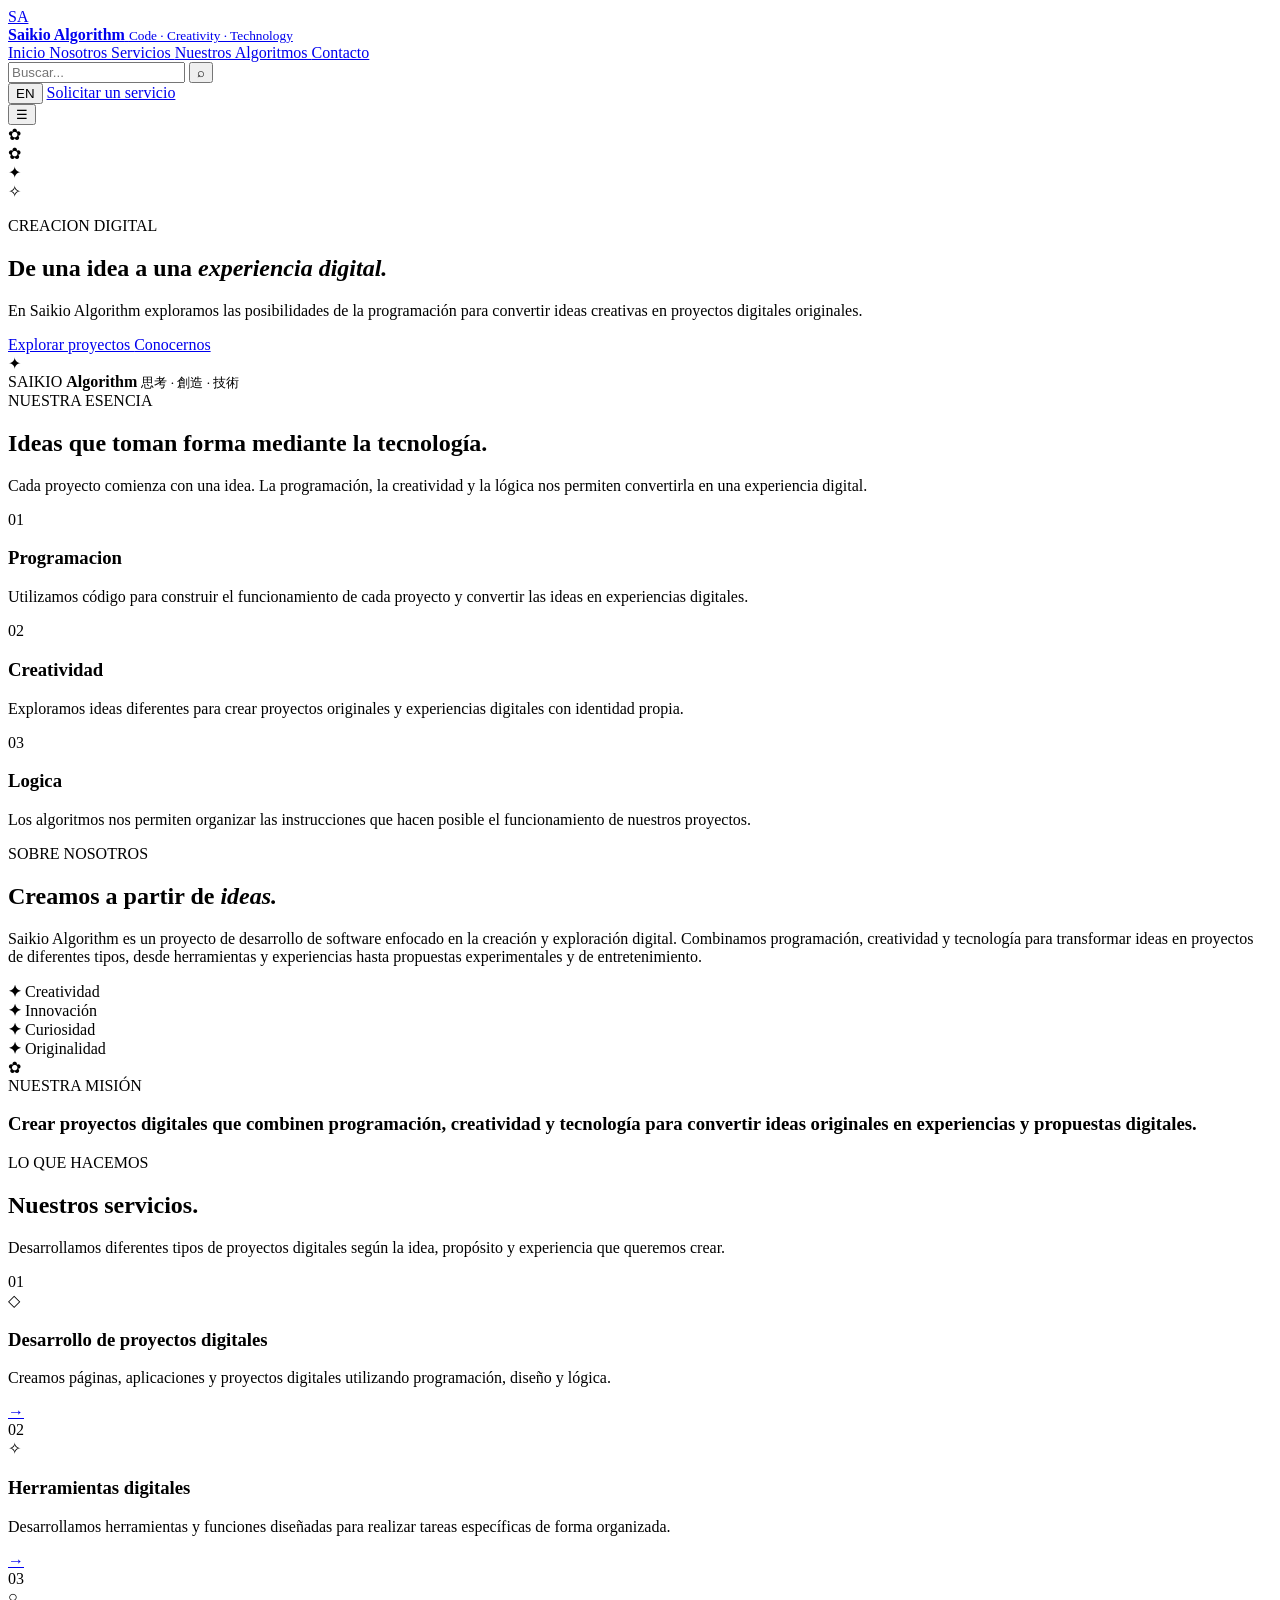
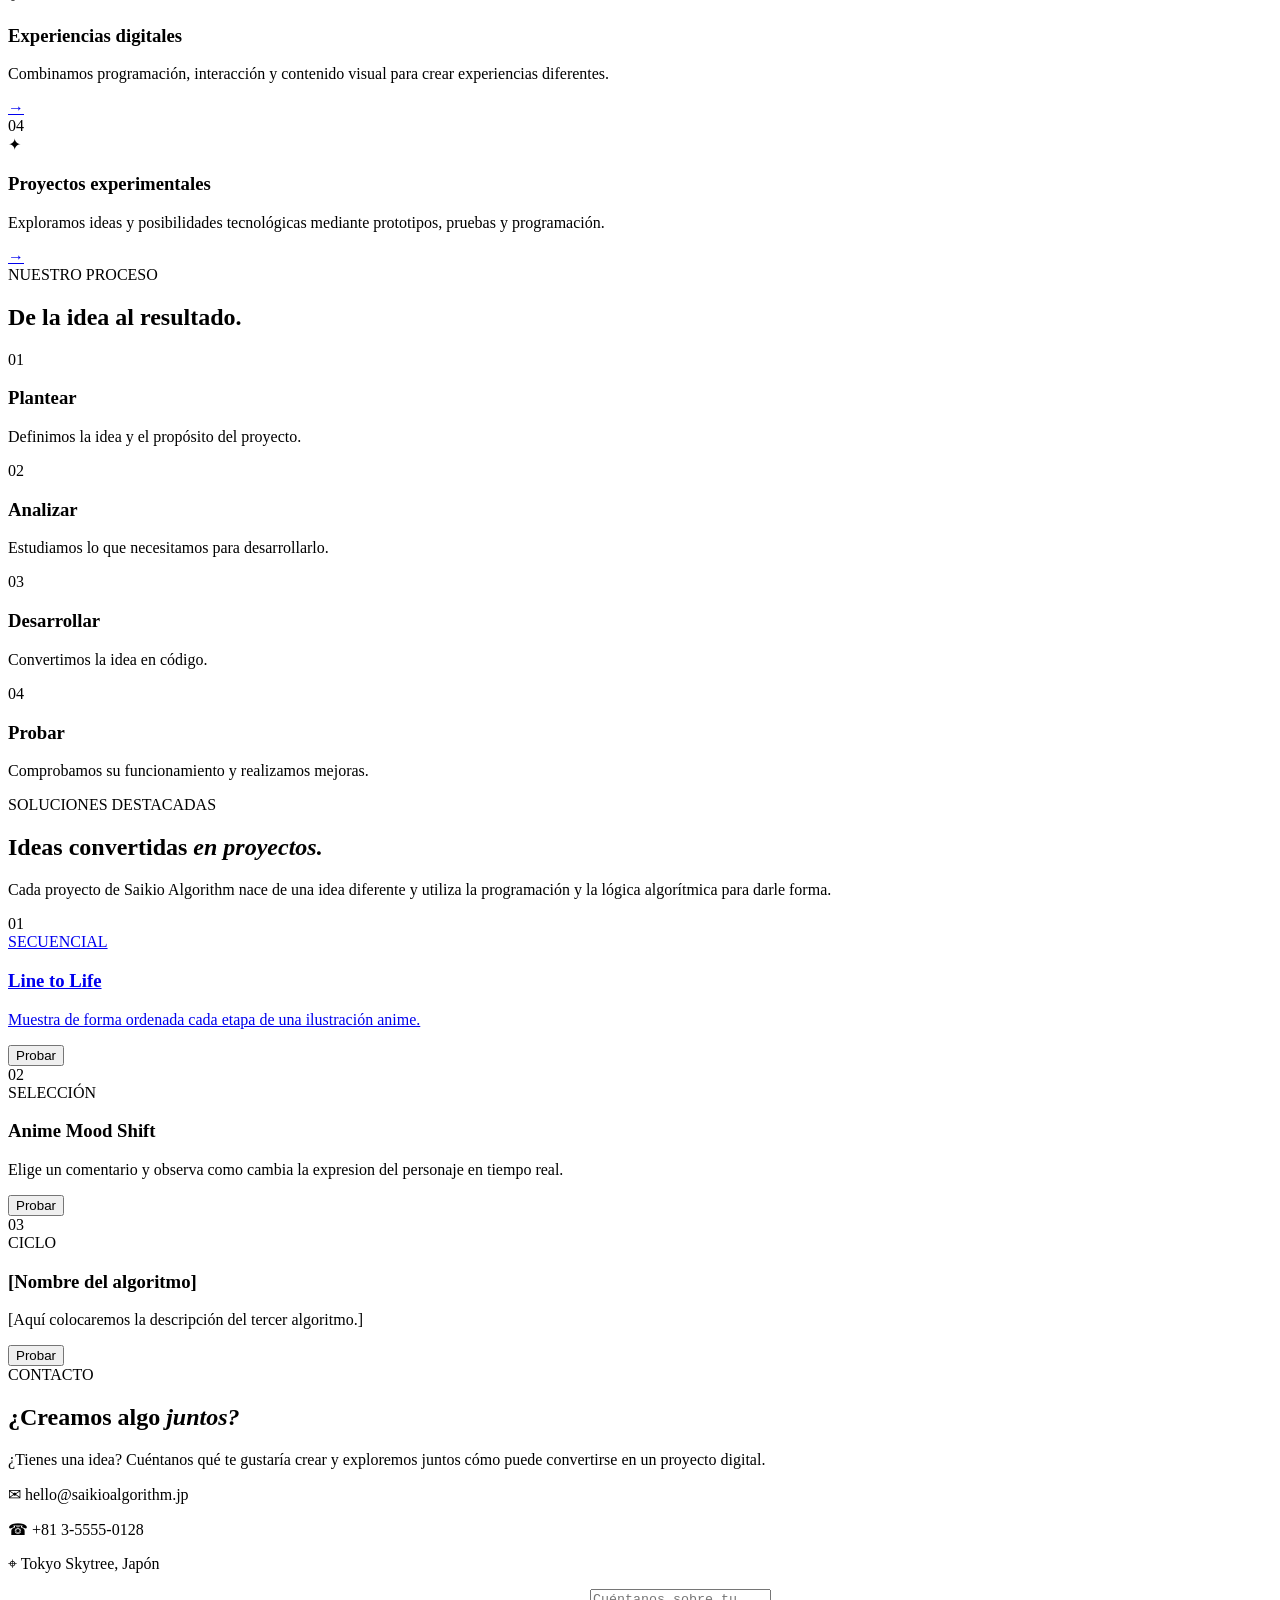
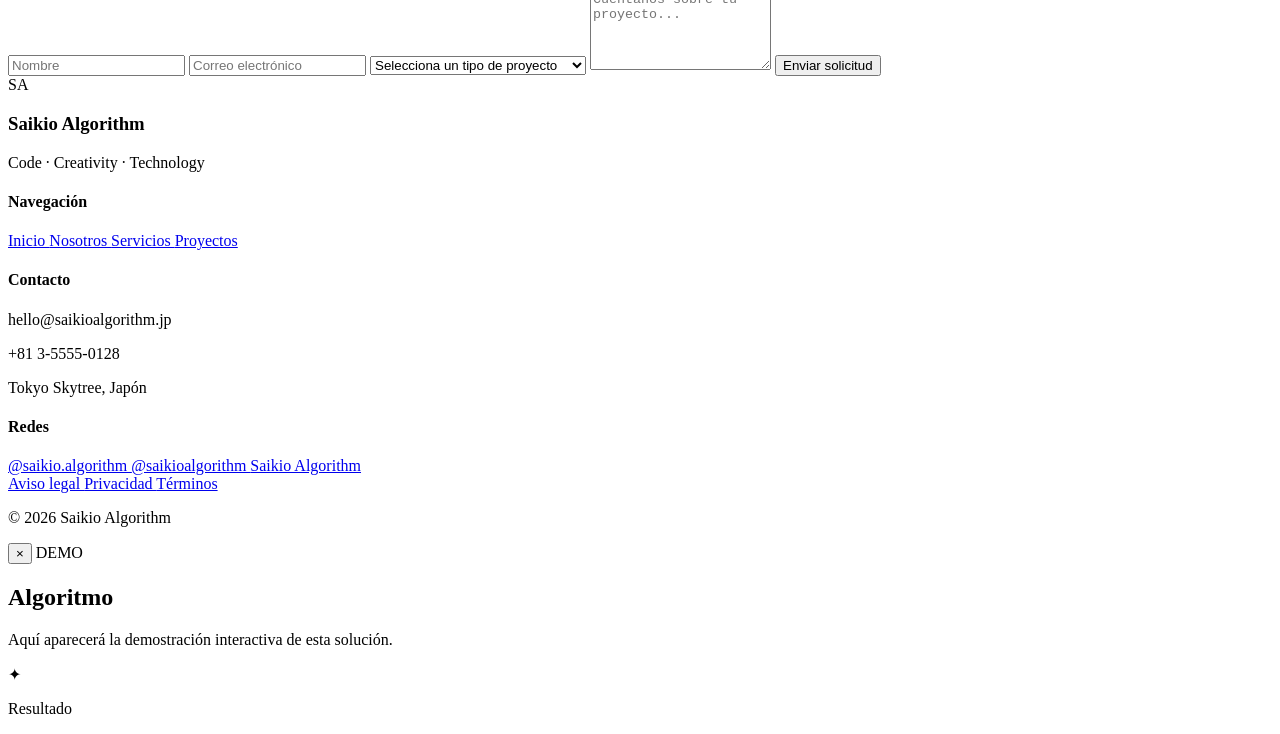
==== index.html @ 2d7679d8 "Add files via upload" ====
<!DOCTYPE html>
<html lang="es">

<head>
    <meta charset="UTF-8">
    <meta name="viewport" content="width=device-width, initial-scale=1.0">

    <title>Saikio Algorithm</title>

    <!--
        CUANDO TENGAN SU LOGO:
        guárdenlo como "logo.png" dentro de la carpeta imagenes
    -->
    <link rel="icon" href="imagenes/logo.png">

    <link rel="stylesheet" href="styleee.css">
</head>


<body>

    <!-- =====================================================
         ENCABEZADO
    ====================================================== -->

    <header class="header">

        <a href="#inicio" class="logo-area">

            <!-- ESPACIO PARA EL LOGO -->
            <div class="logo-placeholder">
                SA
            </div>

            <div>
                <strong>Saikio Algorithm</strong>
                <small>Code · Creativity · Technology</small>
            </div>

        </a>


        <nav class="navigation" id="navigation">

            <a href="#inicio" data-es="Inicio" data-en="Home">
                Inicio
            </a>

            <a href="#nosotros" data-es="Nosotros" data-en="About us">
                Nosotros
            </a>

            <a href="#servicios" data-es="Servicios" data-en="Services">
                Servicios
            </a>

            <a href="#soluciones" data-es="Nuestros Algoritmos" data-en="Our Algorithms">
                Nuestros Algoritmos
            </a>

            <a href="#contacto" data-es="Contacto" data-en="Contact">
                Contacto
            </a>

        </nav>


        <div class="header-right">

            <!-- BUSCADOR -->

            <div class="search">

                <input
                    type="text"
                    id="searchInput"
                    data-placeholder-es="Buscar..."
                    data-placeholder-en="Search..."
                    placeholder="Buscar..."
                >

                <button id="searchButton">
                    ⌕
                </button>

            </div>


            <!-- IDIOMA -->

            <button
                class="language"
                id="languageButton">

                EN

            </button>


            <a
                href="#contacto"
                class="header-button"
                data-es="Solicitar un servicio"
                data-en="Request a service">

                Solicitar un servicio

            </a>

        </div>


        <!-- MENÚ CELULAR -->

        <button
            class="mobile-menu"
            id="mobileMenu">

            ☰

        </button>

    </header>



    <main>


        <!-- =====================================================
             HERO
        ====================================================== -->

        <section
            class="hero"
            id="inicio">


            <!-- DECORACIONES -->

            <div class="petal petal-1">✿</div>
            <div class="petal petal-2">✿</div>
            <div class="sparkle sparkle-1">✦</div>
            <div class="sparkle sparkle-2">✧</div>


            <div class="hero-content">


                <div class="hero-label">

                    <span></span>

                    <p
                        data-es="CREACIÓN DIGITAL"
                        data-en="DIGITAL CREATION">

                        CREACION DIGITAL

                    </p>

                    <span></span>

                </div>


                <h1
                    data-es="De una idea a una 
experiencia digital."
                    data-en="From an idea to a 
digital experience.">

                    De una idea a una
                    <em>experiencia digital.</em>

                </h1>


                <p
                    class="hero-description"
                    data-es="En Saikio Algorithm exploramos las posibilidades de la programación para convertir ideas creativas en proyectos digitales originales."
                    data-en="At Saikio Algorithm, we explore the possibilities of programming to turn creative ideas into original digital projects.">

                    En Saikio Algorithm exploramos las posibilidades
    de la programación para convertir ideas creativas
    en proyectos digitales originales.

                </p>


                <div class="hero-buttons">

                    <a
                        href="#servicios"
                        class="main-button"
                        data-es="Explorar proyectos"
                        data-en="Explore projects">

                        Explorar proyectos

                    </a>


                    <a
                        href="#nosotros"
                        class="secondary-button"
                        data-es="Conocernos"
                        data-en="Meet us">

                        Conocernos

                    </a>

                </div>

            </div>



            <!-- IMAGEN PRINCIPAL -->

            <div class="hero-art">

                <!--
                    AQUÍ PONDRÁN SU IMAGEN CUANDO LA TENGAN.

                    Ejemplo:
                    <img src="imagenes/imagen-principal.png">

                    Por ahora dejamos una decoración.
                -->

                <div class="art-glow"></div>

                <div class="art-card">

                    <div class="mini-star">✦</div>

                    <span>SAIKIO</span>

                    <strong>Algorithm</strong>

                    <small>
                        思考 · 創造 · 技術
                    </small>

                </div>


                <div class="art-circle circle-one"></div>
                <div class="art-circle circle-two"></div>

            </div>

        </section>



        <!-- =====================================================
             PRESENTACIÓN
        ====================================================== -->

        <section class="intro section">


            <div class="intro-heading">

                <span class="small-title"
                    data-es="NUESTRA ESENCIA"
                    data-en="OUR ESSENCE">

                    NUESTRA ESENCIA

                </span>


                <h2
                    data-es="Ideas que toman forma mediante la tecnología."
                    data-en="Ideas taking shape through technology.">

                    Ideas que toman forma mediante la tecnología.

                </h2>


                <p
                    data-es="Cada proyecto comienza con una idea. La programación, la creatividad y la lógica nos permiten convertirla en una experiencia digital."
                    data-en="Every project begins with an idea. Programming, creativity and logic allow us to turn it into a digital experience.">

    Cada proyecto comienza con una idea.
    La programación, la creatividad y la lógica
    nos permiten convertirla en una experiencia digital.

                </p>

            </div>


            <div class="essence-grid">


                <article class="essence-card">

                    <div class="essence-icon">
                        01
                    </div>

                    <h3
                        data-es="Programacion"
                        data-en="Programing">

                        Programacion

                    </h3>

                    <p
                        data-es="Utilizamos código para construir el funcionamiento de cada proyecto y convertir las ideas en experiencias digitales."
                        data-en="We use code to build how each project works and turn ideas into digital experiences.">

    Utilizamos código para construir el funcionamiento
    de cada proyecto y convertir las ideas en
    experiencias digitales.

                    </p>

                </article>



                <article class="essence-card pink-card">

                    <div class="essence-icon">
                        02
                    </div>

                    <h3
                        data-es="Creatividad"
                        data-en="Creativity">

                        Creatividad

                    </h3>

                    <p
                        data-es="Exploramos ideas diferentes para crear proyectos originales y experiencias digitales con identidad propia."
                        data-en="We explore different ideas to create original projects and digital experiences with their own identity.">

    Exploramos ideas diferentes para crear proyectos
    originales y experiencias digitales con identidad propia.

                    </p>

                </article>



                <article class="essence-card">

                    <div class="essence-icon">
                        03
                    </div>

                    <h3
                        data-es="Logica"
                        data-en="Logic">

                        Logica

                    </h3>

                    <p
                        data-es="Los algoritmos nos permiten organizar las instrucciones que hacen posible el funcionamiento de nuestros proyectos."
    data-en="Algorithms allow us to organize the instructions that make our projects work.">

    Los algoritmos nos permiten organizar las instrucciones
    que hacen posible el funcionamiento de nuestros proyectos.

                    </p>

                </article>


            </div>

        </section>



        <!-- =====================================================
             NOSOTROS
        ====================================================== -->

        <section
            class="about section"
            id="nosotros">


            <div class="section-header">

                <span class="small-title"
                    data-es="SOBRE NOSOTROS"
                    data-en="ABOUT US">

                    SOBRE NOSOTROS

                </span>


                <h2
                    data-es="Creamos a partir de 
ideas."
                    data-en="We create from
 ideas.">

                    Creamos a partir de
                    <em>ideas.</em>

                </h2>

            </div>


            <div class="about-content">

                <div class="about-text">
                    <p
                        data-es="Saikio Algorithm es un proyecto de desarrollo de software enfocado en la creación y exploración digital. Combinamos programación, creatividad y tecnología para transformar ideas en proyectos de diferentes tipos, desde herramientas y experiencias hasta propuestas experimentales y de entretenimiento."
                        data-en="Saikio Algorithm is a software development project focused on digital creation and exploration. We combine programming, creativity and technology to transform ideas into different types of projects, from tools and experiences to experimental and entertainment proposals.">

    Saikio Algorithm es un proyecto de desarrollo de software
    enfocado en la creación y exploración digital. Combinamos
    programación, creatividad y tecnología para transformar ideas
    en proyectos de diferentes tipos, desde herramientas y
    experiencias hasta propuestas experimentales y de entretenimiento.
                    </p>


                    <div class="about-line"></div>


                    <div class="values">

                        <div>
                            <strong>✦</strong>
                            <span
                                data-es="Creatividad"
                                data-en="Creativity">

                                Creatividad

                            </span>
                        </div>

                        <div>
                            <strong>✦</strong>
                            <span
                                data-es="Innovación"
                                data-en="Innovation">

                                Innovación

                            </span>
                        </div>

                        <div>
                            <strong>✦</strong>
                            <span
                                data-es="Curiosidad"
                                data-en="Curiosity">

                                Curiosidad

                            </span>
                        </div>

                        <div>
                            <strong>✦</strong>
                            <span
                                data-es="Originalidad"
                                data-en="Originality">

                                Originalidad

                            </span>
                        </div>

                    </div>

                </div>



                <div class="mission-box">

                    <div class="mission-decoration">
                        ✿
                    </div>

                    <span
                        data-es="NUESTRA MISIÓN"
                        data-en="OUR MISSION">

                        NUESTRA MISIÓN

                    </span>

                    <h3
                        data-es="Crear proyectos digitales que combinen programación, creatividad y tecnología para convertir ideas originales en experiencias y propuestas digitales."
    data-en="Create digital projects that combine programming, creativity and technology to turn original ideas into digital experiences and projects.">

    Crear proyectos digitales que combinen
    programación, creatividad y tecnología para
    convertir ideas originales en experiencias
    y propuestas digitales.

                    </h3>

                </div>

            </div>

        </section>



        <!-- =====================================================
             SERVICIOS
        ====================================================== -->

        <section
            class="services section"
            id="servicios">


            <div class="section-header centered">

                <span class="small-title"
                    data-es="LO QUE HACEMOS"
                    data-en="WHAT WE DO">

                    LO QUE HACEMOS

                </span>


                <h2
                    data-es="Nuestros servicios."
                    data-en="Our services.">

                    Nuestros servicios.

                </h2>


                <p
                    data-es="Desarrollamos diferentes tipos de proyectos digitales según la idea, propósito y experiencia que queremos crear."
                    data-en="We develop various types of digital projects based on the idea, purpose, and experience we want to create.">

                    Desarrollamos diferentes tipos de proyectos digitales según la idea, propósito y experiencia que queremos crear.

                </p>

            </div>


            <div class="services-list">


                <!-- SERVICIO 1 -->

                <article class="service">

                    <div class="service-top">

                        <span>01</span>

                        <div>
                            ◇
                        </div>

                    </div>

                    <h3
                        data-es="Desarrollo de proyectos digitales"
                        data-en="Digital project development">

                        Desarrollo de proyectos digitales

                    </h3>

                    <p
                        data-es="Creamos páginas, aplicaciones y proyectos digitales utilizando programación, diseño y lógica."
                        data-en="We create websites, applications, and digital projects using programming, design, and logic.">

                        Creamos páginas, aplicaciones y proyectos digitales utilizando programación, diseño y lógica.
                    </p>

                    <a href="#contacto">
                        →
                    </a>

                </article>



                <!-- SERVICIO 2 -->

                <article class="service">

                    <div class="service-top">

                        <span>02</span>

                        <div>
                            ✧
                        </div>

                    </div>

                    <h3
                        data-es="Herramientas digitales"
                        data-en="Digital tools">

                        Herramientas digitales

                    </h3>

                    <p
                        data-es="Desarrollamos herramientas y funciones diseñadas para realizar tareas específicas de forma organizada."
                        data-en="We develop tools and features designed to perform specific tasks in an organized manner.">

                        Desarrollamos herramientas y funciones diseñadas para realizar tareas específicas de forma organizada.

                    </p>

                    <a href="#contacto">
                        →
                    </a>

                </article>



                <!-- SERVICIO 3 -->

                <article class="service">

                    <div class="service-top">

                        <span>03</span>

                        <div>
                            ○
                        </div>

                    </div>

                    <h3
                        data-es="Experiencias digitales"
                        data-en="Digital experiences">

                        Experiencias digitales

                    </h3>

                    <p
                        data-es="Combinamos programación, interacción y contenido visual para crear experiencias diferentes."
                        data-en="We combine programming, interaction, and visual content to create unique experiences.">

                        Combinamos programación, interacción y contenido visual para crear experiencias diferentes.

                    </p>

                    <a href="#contacto">
                        →
                    </a>

                </article>



                <!-- SERVICIO 4 -->

                <article class="service">

                    <div class="service-top">

                        <span>04</span>

                        <div>
                            ✦
                        </div>

                    </div>

                    <h3
                        data-es="Proyectos experimentales"
                        data-en="Experimental projects">

                        Proyectos experimentales

                    </h3>

                    <p
                        data-es="Exploramos ideas y posibilidades tecnológicas mediante prototipos, pruebas y programación."
                        data-en="We explore ideas and technological possibilities through prototyping, testing, and programming.">

                        Exploramos ideas y posibilidades tecnológicas mediante prototipos, pruebas y programación.

                    </p>

                    <a href="#contacto">
                        →
                    </a>

                </article>


            </div>

        </section>



        <!-- =====================================================
             PROCESO
        ====================================================== -->

        <section class="process section">


            <div class="process-title">

                <span class="small-title"
                    data-es="NUESTRO PROCESO"
                    data-en="OUR PROCESS">

                    NUESTRO PROCESO

                </span>


                <h2
                    data-es="De la idea al resultado."
                    data-en="From idea to result.">

                    De la idea al resultado.

                </h2>

            </div>


            <div class="process-steps">


                <div class="step">

                    <span>01</span>

                    <h3
                        data-es="Plantear"
                        data-en="Propose">

                        Plantear

                    </h3>

                    <p
                        data-es="Definimos la idea y el propósito del proyecto."
                        data-en="We define the idea and purpose of the project.">

                        Definimos la idea y el propósito del proyecto.

                    </p>

                </div>


                <div class="step">

                    <span>02</span>

                    <h3
                        data-es="Analizar"
                        data-en="Analyze">

                        Analizar

                    </h3>

                    <p
                        data-es="Estudiamos lo que necesitamos para desarrollarlo."
                        data-en="We are studying what we need to develop it.">

                        Estudiamos lo que necesitamos para desarrollarlo.

                    </p>

                </div>


                <div class="step">

                    <span>03</span>

                    <h3
                        data-es="Desarrollar"
                        data-en="Develop">

                        Desarrollar

                    </h3>

                    <p
                        data-es="Convertimos la idea en código."
                        data-en="We turn the idea into code.">

                        Convertimos la idea en código.

                    </p>

                </div>


                <div class="step">

                    <span>04</span>

                    <h3
                        data-es="Probar"
                        data-en="Test">

                        Probar

                    </h3>

                    <p
                        data-es="Comprobamos su funcionamiento y realizamos mejoras."
                        data-en="We verify its operation and make improvements.">

                        Comprobamos su funcionamiento y realizamos mejoras.

                    </p>

                </div>


            </div>

        </section>



        <!-- =====================================================
             SOLUCIONES / ALGORITMOS
        ====================================================== -->

        <section
            class="solutions section"
            id="soluciones">


            <div class="section-header">

                <span class="small-title"
                    data-es="PROYECTOS DESTACADAS"
                    data-en="FEATURED PROJECTS">

                    SOLUCIONES DESTACADAS

                </span>


                <h2
                    data-es="Ideas convertidas en proyectos."
                    data-en="Ideas turned into projects.">

                    Ideas convertidas
                    <em>en proyectos.</em>

                </h2>


                <p
                    data-es="Cada proyecto de Saikio Algorithm nace de una idea diferente y utiliza la programación y la lógica algorítmica para darle forma."
                    data-en="Each Saikio Algorithm project stems from a unique idea and uses programming and algorithmic logic to give it shape.">

                    Cada proyecto de Saikio Algorithm nace de una idea diferente y utiliza la programación y la lógica algorítmica para darle forma.

                </p>

            </div>



            <div class="algorithm-grid">


                <!-- ALGORITMO 1 -->

                <article class="algorithm-card">

                    <div class="algorithm-number">
                        01
                    </div>

                    <a href="algoritmos.html#algoritmo 1" class="boton">

                    <span class="algorithm-type">
                        SECUENCIAL
                    </span>

                    <h3>
                        Line to Life
                    </h3>

                    <p>
                        Muestra de forma ordenada cada 
                        etapa de una ilustración anime.

                    </p>


                   
                    <button
                        
                        data-es="Probar"
                        data-en="Try">

                        Probar

                    </button>

                    </a>


                </article>



                <!-- ALGORITMO 2 -->

                <article class="algorithm-card pink-algorithm">

                    <div class="algorithm-number">
                        02
                    </div>

                    <span class="algorithm-type">
                        SELECCIÓN
                    </span>

                    <h3>
                        Anime Mood Shift
                    </h3>

                    <p>
                        Elige un comentario y observa como cambia la expresion del personaje en tiempo real.


                    </p>

                    <a href="algoritmos.html#algoritmo 2" class="boton">
                   
                    <button
                        
                        data-es="Probar"
                        data-en="Try">

                        Probar

                    </button>

                    </a>

                </article>



                <!-- ALGORITMO 3 -->

                <article class="algorithm-card">

                    <div class="algorithm-number">
                        03
                    </div>

                    <span class="algorithm-type">
                        CICLO
                    </span>

                    <h3>
                        [Nombre del algoritmo]
                    </h3>

                    <p>
                        [Aquí colocaremos la descripción
                        del tercer algoritmo.]
                    </p>

                    <a href="algoritmos.html#algoritmo 3" class="boton">
                   
                    <button
                        
                        data-es="Probar"
                        data-en="Try">

                        Probar

                    </button>

                    </a>


                </article>



                <!--
                    CUANDO TENGAMOS LOS 5 ALGORITMOS,
                    AGREGAREMOS AQUÍ EL 04 Y EL 05.
                -->


            </div>


        </section>



        <!-- =====================================================
             CONTACTO
        ====================================================== -->

        <section
            class="contact section"
            id="contacto">


            <div class="contact-box">


                <div class="contact-text">

                    <span class="small-title"
                        data-es="CONTACTO"
                        data-en="CONTACT">

                        CONTACTO

                    </span>


                    <h2
                        data-es="¿Creamos algo juntos?"
                        data-en="Shall we create something together?">

                        ¿Creamos algo
                        <em>juntos?</em>

                    </h2>


                    <p
                        data-es="¿Tienes una idea? Cuéntanos qué te gustaría crear y exploremos juntos cómo puede convertirse en un proyecto digital."
                        data-en="Do you have an idea? Tell us what you’d like to create, and let’s explore together how it can become a digital project.">

                        ¿Tienes una idea? Cuéntanos qué te gustaría crear y exploremos juntos cómo puede convertirse en un proyecto digital.

                    </p>


                    <div class="contact-details">

                        <p>
                            ✉ hello@saikioalgorithm.jp
                        </p>

                        <p>
                            ☎ +81 3-5555-0128
                        </p>

                        <p>
                            ⌖ Tokyo Skytree, Japón
                        </p>

                    </div>

                </div>



                <form id="contactForm">


                    <input
                        type="text"
                        placeholder="Nombre"
                        data-placeholder-es="Nombre"
                        data-placeholder-en="Name"
                        required>


                    <input
                        type="email"
                        placeholder="Correo electrónico"
                        data-placeholder-es="Correo electrónico"
                        data-placeholder-en="Email"
                        required>


                    <select required>

                        <option value=""
                            data-es="Selecciona un tipo de proyecto"
                            data-en="Select a project type">

                            Selecciona un tipo de proyecto

                        </option>

                        <option
                            data-es="Desarrollo de proyectos digitales"
                            data-en="Digital project development">

                            Desarrollo de proyectos digitales

                        </option>

                        <option
                            data-es="Herramientas digitales"
                            data-en="Digital tools">

                            Herramientas digitales

                        </option>

                        <option
                            data-es="Experiencias digitales"
                            data-en="Digital experiences">

                            Experiencias digitales

                        </option>

                        <option
                            data-es="Proyectos experimentales"
                            data-en="Experimental projects">

                            Proyectos experimentales

                        </option>

                    </select>


                    <textarea
                        rows="5"
                        placeholder="Cuéntanos sobre tu proyecto..."
                        data-placeholder-es="Cuéntanos sobre tu proyecto..."
                        data-placeholder-en="Tell us about your project..."
                        required></textarea>


                    <button
                        type="submit"
                        class="main-button"
                        data-es="Enviar solicitud"
                        data-en="Send request">

                        Enviar solicitud

                    </button>

                </form>

            </div>

        </section>


    </main>



    <!-- =====================================================
         FOOTER
    ====================================================== -->

    <footer class="footer">


        <div class="footer-content">


            <div class="footer-brand">

                <div class="footer-logo">
                    SA
                </div>

                <h3>
                    Saikio Algorithm
                </h3>

                <p>
                   Code · Creativity · Technology
                </p>

            </div>



            <div class="footer-column">

                <h4
                    data-es="Navegación"
                    data-en="Navigation">

                    Navegación

                </h4>

                <a href="#inicio"
                    data-es="Inicio"
                    data-en="Home">

                    Inicio

                </a>

                <a href="#nosotros"
                    data-es="Nosotros"
                    data-en="About us">

                    Nosotros

                </a>

                <a href="#servicios"
                    data-es="Servicios"
                    data-en="Services">

                    Servicios

                </a>

                <a href="#Proyectos"
                    data-es="Proyectos"
                    data-en="Projects">

                    Proyectos

                </a>

            </div>



            <div class="footer-column">

                <h4
                    data-es="Contacto"
                    data-en="Contact">

                    Contacto

                </h4>

                <p>
                    hello@saikioalgorithm.jp
                </p>

                <p>
                    +81 3-5555-0128
                </p>

                <p>
                    Tokyo Skytree, Japón
                </p>

            </div>



            <div class="footer-column">

                <h4
                    data-es="Redes"
                    data-en="Social">

                    Redes

                </h4>

                <a href="#">
                    @saikio.algorithm
                </a>

                <a href="#">
                    @saikioalgorithm
                </a>

                <a href="#">
                    Saikio Algorithm
                </a>

            </div>


        </div>



        <div class="footer-bottom">

            <div>

                <a href="#"
                    data-es="Aviso legal"
                    data-en="Legal notice">

                    Aviso legal

                </a>

                <a href="#"
                    data-es="Privacidad"
                    data-en="Privacy policy">

                    Privacidad

                </a>

                <a href="#"
                    data-es="Términos"
                    data-en="Terms of service">

                    Términos

                </a>

            </div>


            <p>
                © 2026 Saikio Algorithm
            </p>

        </div>

    </footer>



    <!-- =====================================================
         VENTANA DE ALGORITMO
    ====================================================== -->

    <div
        class="modal"
        id="demoModal">

        <div class="modal-content">

            <button
                class="close-modal"
                onclick="closeDemo()">

                ×

            </button>

            <span class="small-title">
                DEMO
            </span>

            <h2 id="demoTitle">
                Algoritmo
            </h2>

            <p
                data-es="Aquí aparecerá la demostración interactiva de esta solución."
                data-en="The interactive demonstration of this solution will appear here.">

                Aquí aparecerá la demostración
                interactiva de esta solución.

            </p>

            <div class="demo-space">

                <span>✦</span>

                <p>
                    Resultado
                </p>

            </div>

        </div>

    </div>


    <script src="scrippt.js"></script>

</body>

</html>
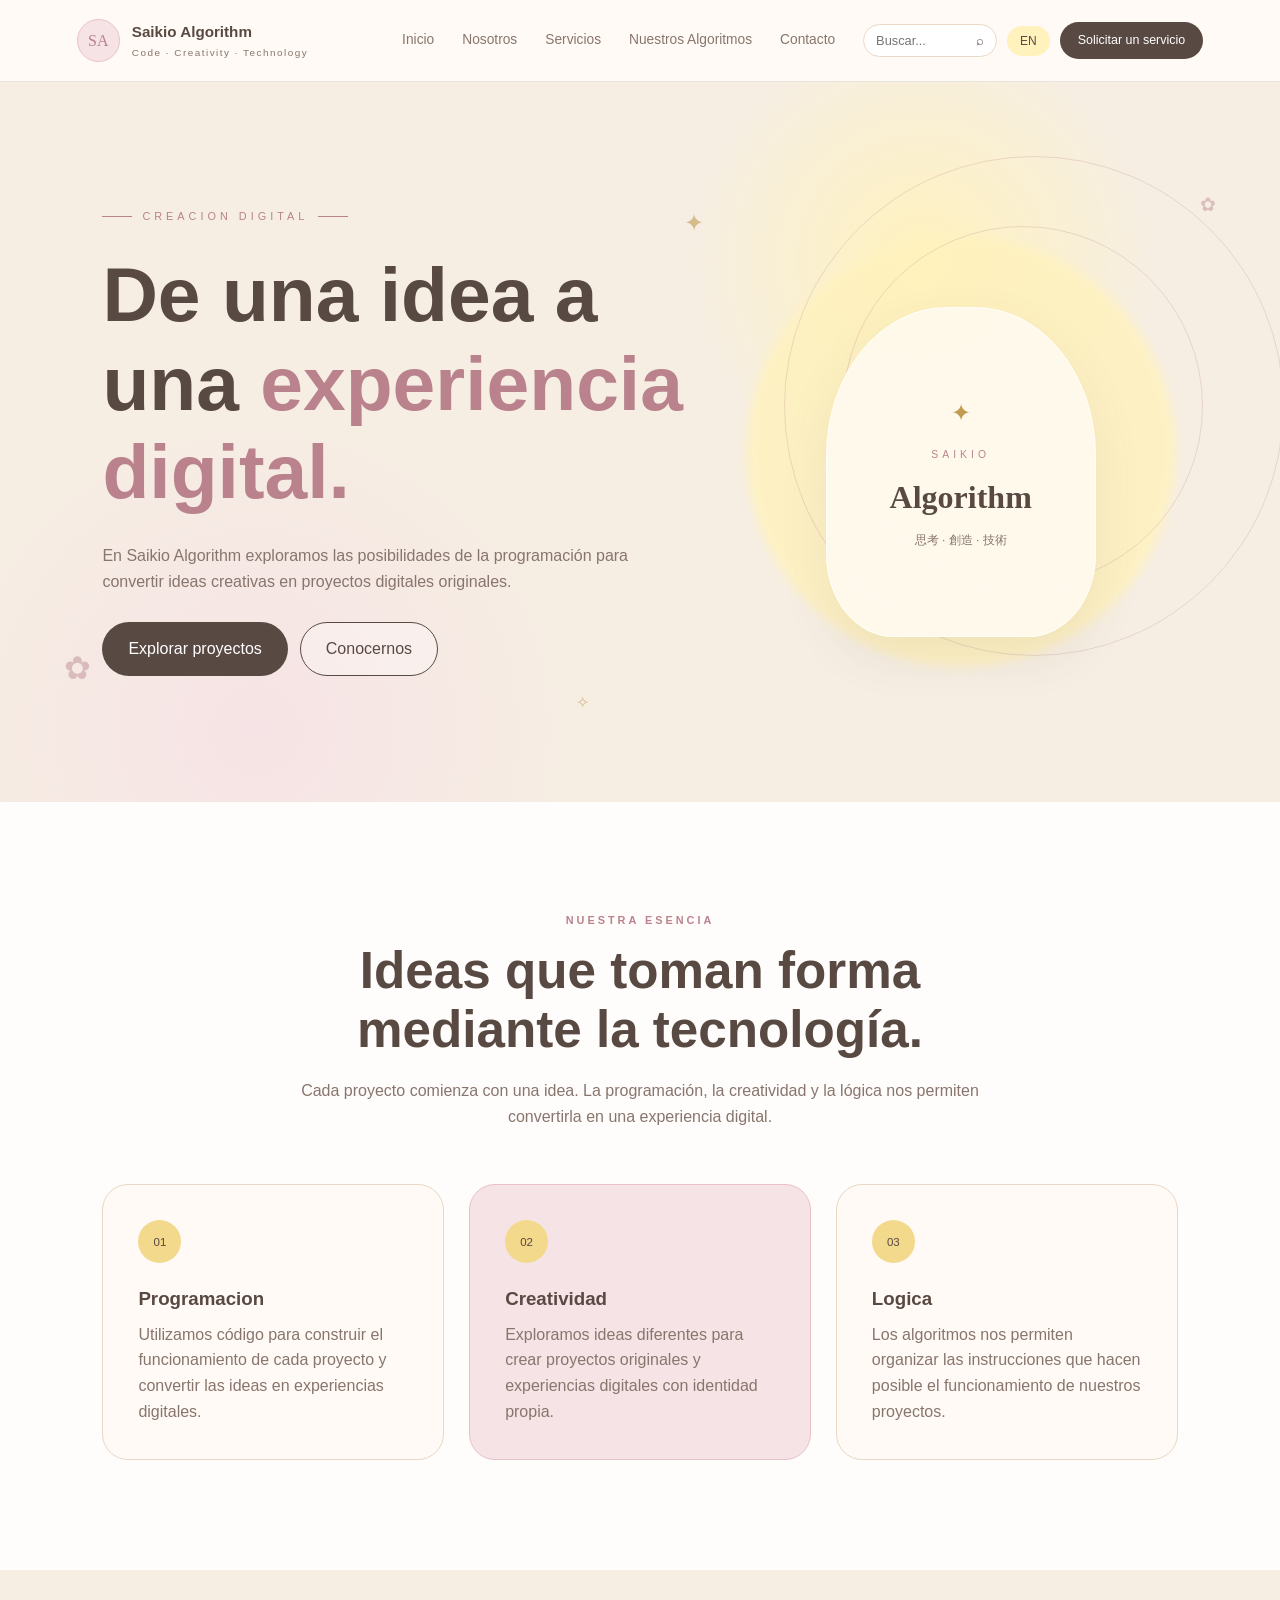
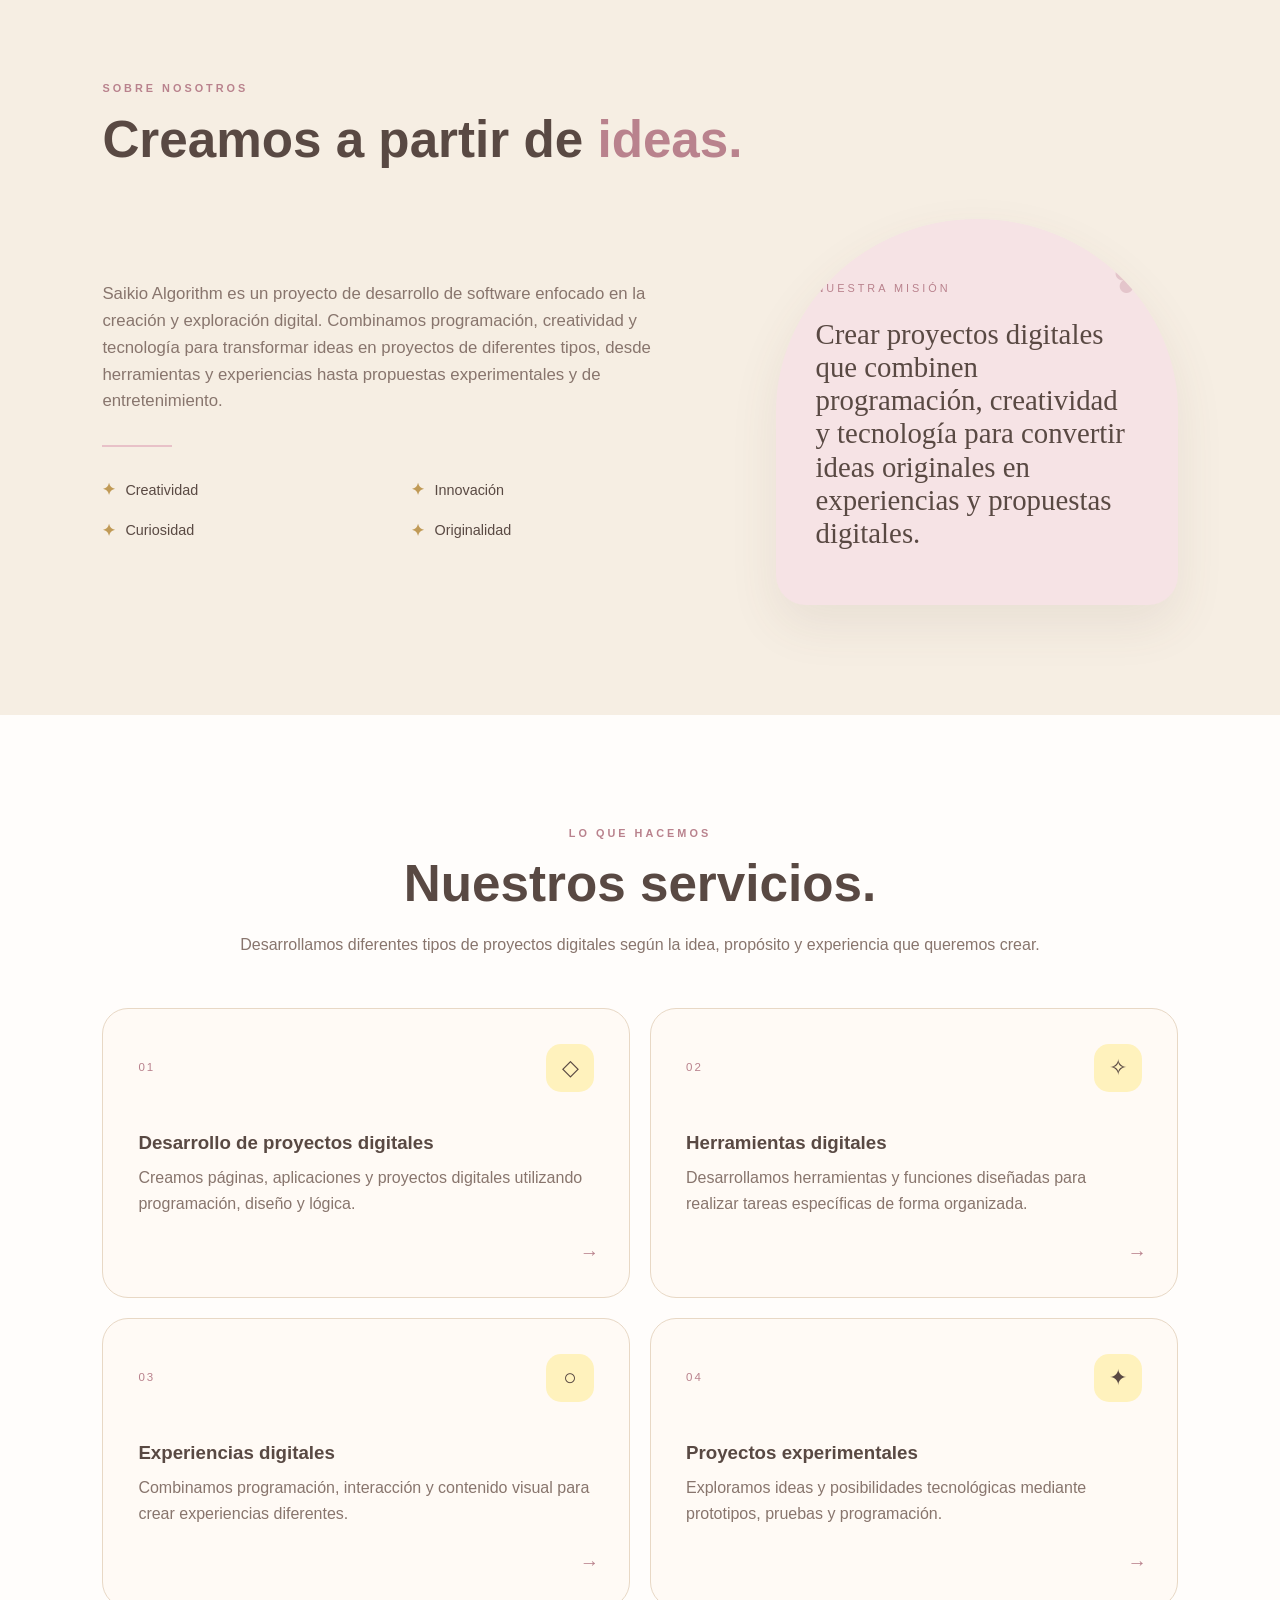
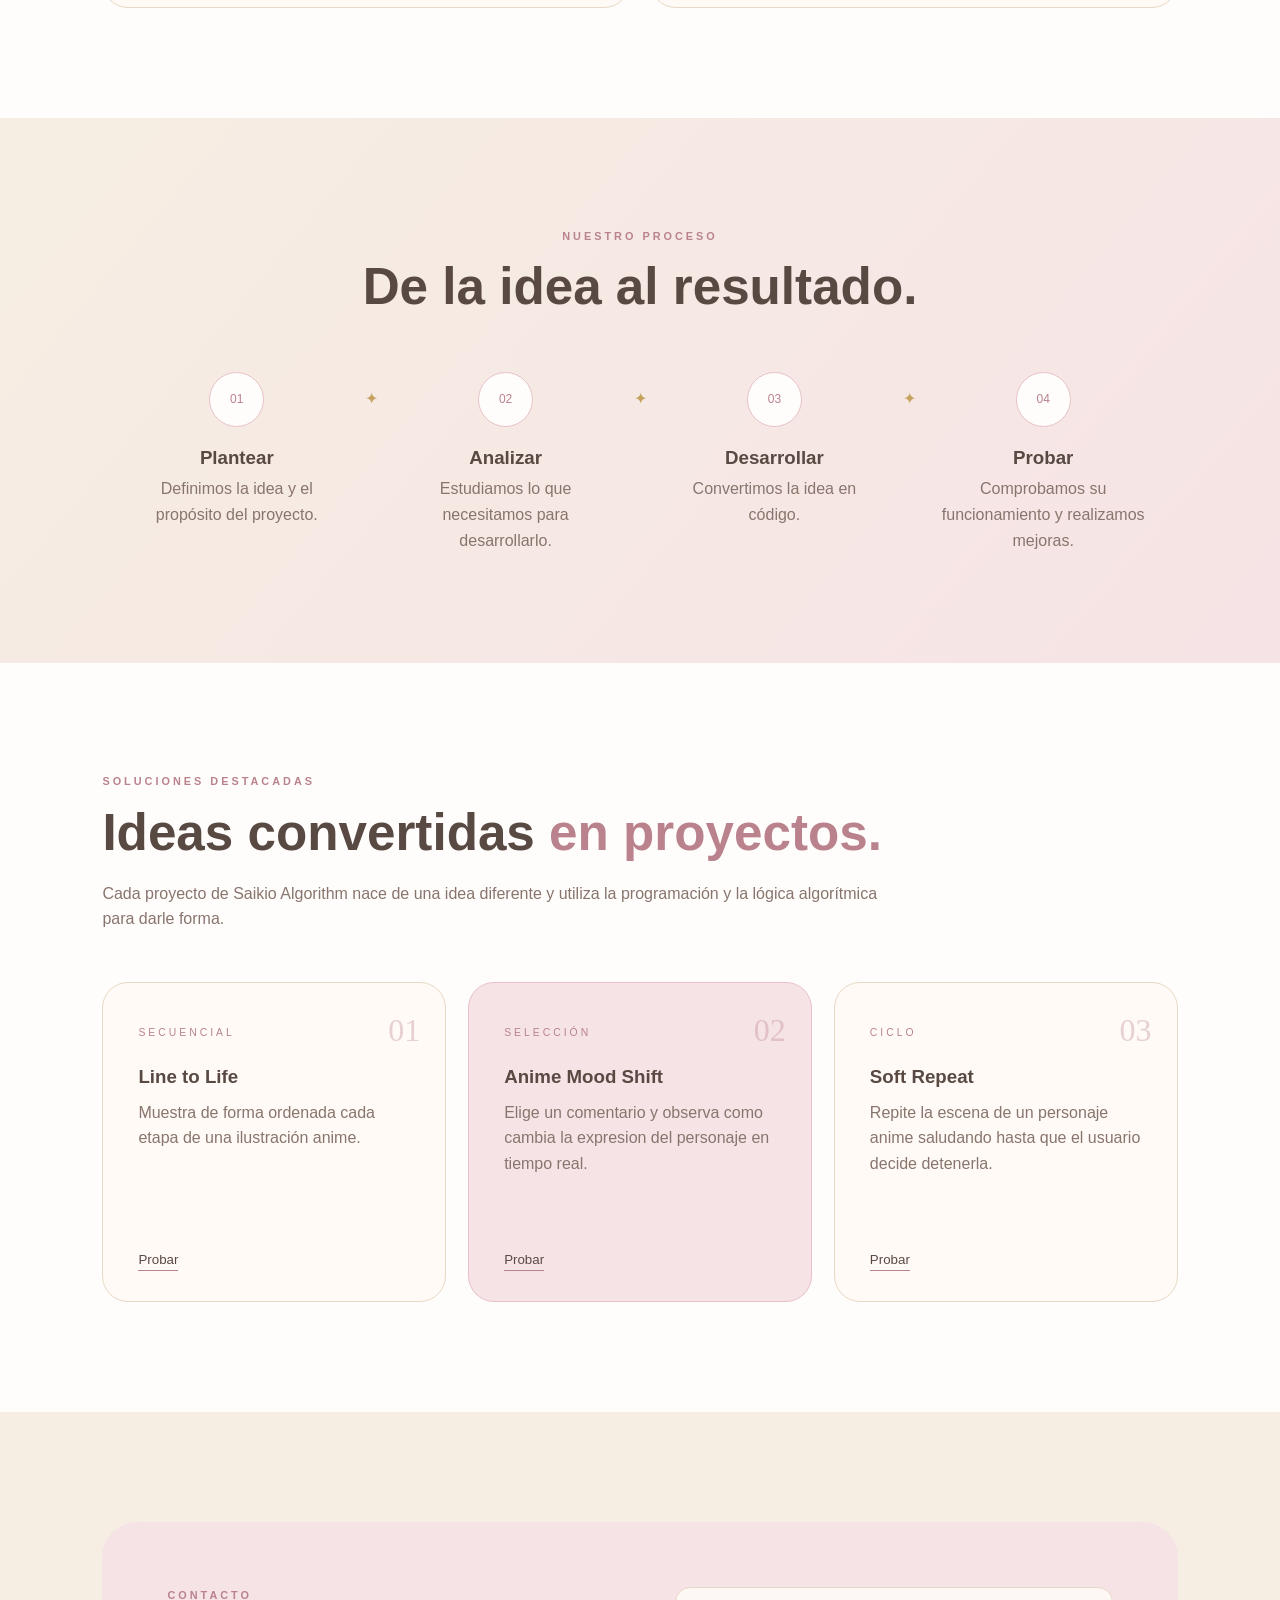
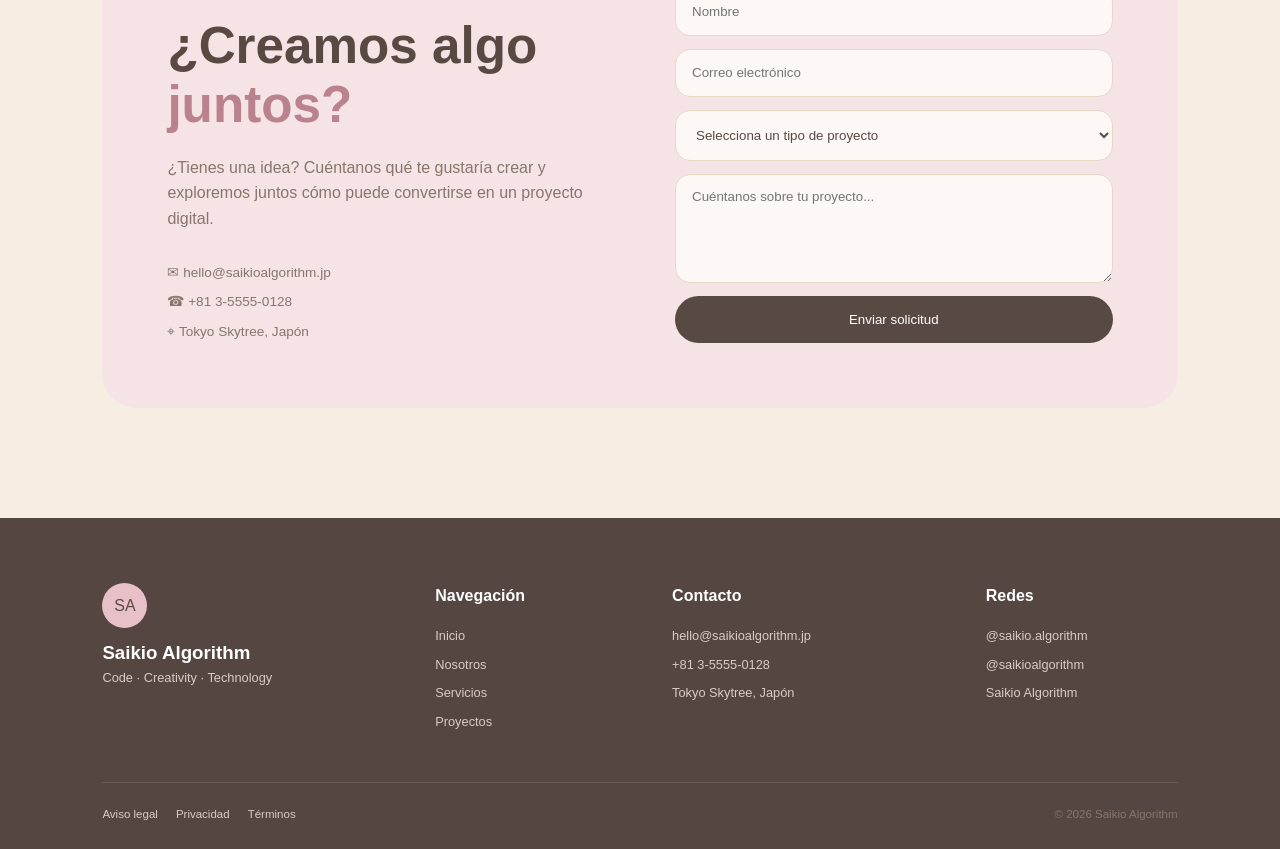
==== commit d944552f: "Update print statement from 'Hello' to 'Goodbye'" ====
--- a/index.html
+++ b/index.html
@@ -991,12 +991,11 @@
                     </span>
 
                     <h3>
-                        [Nombre del algoritmo]
+                        Soft Repeat
                     </h3>
 
                     <p>
-                        [Aquí colocaremos la descripción
-                        del tercer algoritmo.]
+                        Repite la escena de un personaje anime saludando hasta que el usuario decide detenerla.
                     </p>
 
                     <a href="algoritmos.html#algoritmo 3" class="boton">
@@ -1409,4 +1408,4 @@
 
 </body>
 
-</html>+</html>
--- a/styleee.css
+++ b/styleee.css
@@ -0,0 +1,2505 @@
+/* ==========================================================
+   SAIKIO ALGORITHM
+   DISEÑO SUAVE · BEIGE · ROSA PASTEL · AMARILLO
+========================================================== */
+
+
+/* ==========================================================
+   COLORES
+   PARA CAMBIAR TODA LA PALETA, CAMBIA SOLO ESTO
+========================================================== */
+
+:root {
+
+    --beige: #f6eee3;
+    --beige-dark: #e8d8c5;
+
+    --cream: #fffaf5;
+    --white: #fffdfb;
+
+    --pink: #e8c1c8;
+    --pink-light: #f6e3e5;
+    --pink-dark: #b9828d;
+
+    --yellow: #f3d98b;
+    --yellow-light: #fff2bd;
+
+    --brown: #594943;
+    --brown-light: #88756d;
+
+    --line: rgba(89, 73, 67, .13);
+
+    --shadow:
+        0 20px 50px rgba(95, 73, 62, .09);
+
+    --radius: 26px;
+}
+
+
+/* ==========================================================
+   GENERAL
+========================================================== */
+
+* {
+    margin: 0;
+    padding: 0;
+    box-sizing: border-box;
+}
+
+
+html {
+    scroll-behavior: smooth;
+}
+
+
+body {
+
+    background: var(--cream);
+
+    color: var(--brown);
+
+    font-family:
+        "Segoe UI",
+        Arial,
+        sans-serif;
+
+    line-height: 1.6;
+
+}
+
+
+body::selection {
+    background: var(--pink);
+}
+
+
+a {
+    color: inherit;
+    text-decoration: none;
+}
+
+
+button,
+input,
+textarea,
+select {
+    font-family: inherit;
+}
+
+
+button {
+    cursor: pointer;
+}
+
+
+.section {
+    padding: 110px 8%;
+}
+
+
+h1,
+h2,
+h3 {
+    line-height: 1.15;
+}
+
+
+h1 {
+    font-size:
+        clamp(
+            3rem,
+            6vw,
+            6rem
+        );
+}
+
+
+h2 {
+    font-size:
+        clamp(
+            2.2rem,
+            4vw,
+            4rem
+        );
+}
+
+
+p {
+    color: var(--brown-light);
+}
+
+
+em {
+    color: var(--pink-dark);
+    font-style: normal;
+}
+
+
+/* ==========================================================
+   HEADER
+========================================================== */
+
+.header {
+
+    position: sticky;
+
+    top: 0;
+
+    z-index: 1000;
+
+    display: flex;
+
+    align-items: center;
+
+    min-height: 82px;
+
+    padding:
+        12px 6%;
+
+    background:
+        rgba(
+            255,
+            250,
+            245,
+            .93
+        );
+
+    backdrop-filter:
+        blur(18px);
+
+    border-bottom:
+        1px solid
+        var(--line);
+
+}
+
+
+.logo-area {
+
+    display: flex;
+
+    align-items: center;
+
+    gap: 12px;
+
+    min-width: 220px;
+
+}
+
+
+.logo-placeholder {
+
+    width: 43px;
+
+    height: 43px;
+
+    display: grid;
+
+    place-items: center;
+
+    border-radius: 50%;
+
+    background:
+        var(--pink-light);
+
+    border:
+        1px solid
+        var(--pink);
+
+    color:
+        var(--pink-dark);
+
+    font-family: Georgia, serif;
+
+}
+
+
+.logo-area strong {
+
+    display: block;
+
+    font-size: .95rem;
+
+}
+
+
+.logo-area small {
+
+    display: block;
+
+    color:
+        var(--brown-light);
+
+    font-size: .62rem;
+
+    letter-spacing: 1.5px;
+
+}
+
+
+.navigation {
+
+    display: flex;
+
+    gap: 28px;
+
+    margin-left: auto;
+
+}
+
+
+.navigation a {
+
+    position: relative;
+
+    font-size: .86rem;
+
+    color:
+        var(--brown-light);
+
+    transition: .25s;
+
+}
+
+
+.navigation a::after {
+
+    content: "";
+
+    position: absolute;
+
+    left: 0;
+
+    bottom: -7px;
+
+    width: 0;
+
+    height: 1px;
+
+    background:
+        var(--pink-dark);
+
+    transition: .25s;
+
+}
+
+
+.navigation a:hover {
+
+    color:
+        var(--pink-dark);
+
+}
+
+
+.navigation a:hover::after {
+
+    width: 100%;
+
+}
+
+
+.header-right {
+
+    display: flex;
+
+    align-items: center;
+
+    gap: 10px;
+
+    margin-left: 28px;
+
+}
+
+
+.search {
+
+    display: flex;
+
+    align-items: center;
+
+    border:
+        1px solid
+        var(--beige-dark);
+
+    border-radius: 50px;
+
+    background: white;
+
+    overflow: hidden;
+
+}
+
+
+.search input {
+
+    width: 100px;
+
+    border: none;
+
+    outline: none;
+
+    padding:
+        8px 12px;
+
+    background: transparent;
+
+    font-size: .8rem;
+
+}
+
+
+.search button {
+
+    border: none;
+
+    background: transparent;
+
+    padding:
+        8px 12px;
+
+    color: var(--brown);
+
+}
+
+
+.language {
+
+    border: none;
+
+    background:
+        var(--yellow-light);
+
+    color: var(--brown);
+
+    border-radius: 50px;
+
+    padding:
+        8px 13px;
+
+    font-size: .75rem;
+
+}
+
+
+.header-button {
+
+    padding:
+        9px 18px;
+
+    border-radius: 50px;
+
+    background:
+        var(--brown);
+
+    color: white;
+
+    font-size: .78rem;
+
+}
+
+
+.mobile-menu {
+
+    display: none;
+
+    margin-left: auto;
+
+    border: none;
+
+    background: none;
+
+    font-size: 1.5rem;
+
+}
+
+
+
+/* ==========================================================
+   HERO
+========================================================== */
+
+.hero {
+
+    position: relative;
+
+    min-height: 720px;
+
+    display: flex;
+
+    align-items: center;
+
+    padding:
+        90px 8%;
+
+    overflow: hidden;
+
+    background:
+
+        radial-gradient(
+            circle at 72% 25%,
+            var(--yellow-light),
+            transparent 22%
+        ),
+
+        radial-gradient(
+            circle at 20% 90%,
+            var(--pink-light),
+            transparent 28%
+        ),
+
+        var(--beige);
+
+}
+
+
+.hero-content {
+
+    position: relative;
+
+    z-index: 5;
+
+    max-width: 650px;
+
+}
+
+
+.hero-label {
+
+    display: flex;
+
+    align-items: center;
+
+    gap: 10px;
+
+    margin-bottom: 25px;
+
+}
+
+
+.hero-label span {
+
+    width: 30px;
+
+    height: 1px;
+
+    background:
+        var(--pink-dark);
+
+}
+
+
+.hero-label p {
+
+    font-size: .68rem;
+
+    letter-spacing: 4px;
+
+    color:
+        var(--pink-dark);
+
+}
+
+
+.hero h1 {
+
+    max-width: 680px;
+
+}
+
+
+.hero-description {
+
+    max-width: 560px;
+
+    margin:
+        28px 0;
+
+    font-size: 1rem;
+
+}
+
+
+.hero-buttons {
+
+    display: flex;
+
+    gap: 12px;
+
+    flex-wrap: wrap;
+
+}
+
+
+.main-button {
+
+    display: inline-block;
+
+    padding:
+        14px 26px;
+
+    border-radius: 50px;
+
+    background:
+        var(--brown);
+
+    color: white;
+
+    border: none;
+
+    transition: .25s;
+
+}
+
+
+.main-button:hover {
+
+    transform:
+        translateY(-3px);
+
+    box-shadow:
+        var(--shadow);
+
+}
+
+
+.secondary-button {
+
+    display: inline-block;
+
+    padding:
+        13px 25px;
+
+    border-radius: 50px;
+
+    border:
+        1px solid
+        var(--brown);
+
+    background:
+        rgba(
+            255,
+            255,
+            255,
+            .3
+        );
+
+}
+
+
+.hero-art {
+
+    position: absolute;
+
+    right: 6%;
+
+    width: 42%;
+
+    height: 75%;
+
+}
+
+
+.art-glow {
+
+    position: absolute;
+
+    width: 430px;
+
+    height: 430px;
+
+    right: 5%;
+
+    top: 12%;
+
+    border-radius: 50%;
+
+    background:
+        var(--yellow-light);
+
+    filter:
+        blur(5px);
+
+    opacity: .8;
+
+}
+
+
+.art-card {
+
+    position: absolute;
+
+    z-index: 3;
+
+    right: 20%;
+
+    top: 25%;
+
+    width: 270px;
+
+    height: 330px;
+
+    display: flex;
+
+    flex-direction: column;
+
+    justify-content: center;
+
+    align-items: center;
+
+    border-radius:
+        45% 45% 25% 25%;
+
+    background:
+        rgba(
+            255,
+            253,
+            251,
+            .72
+        );
+
+    border:
+        1px solid
+        rgba(
+            255,
+            255,
+            255,
+            .8
+        );
+
+    box-shadow:
+        var(--shadow);
+
+    backdrop-filter:
+        blur(10px);
+
+}
+
+
+.art-card span {
+
+    font-size: .65rem;
+
+    letter-spacing: 4px;
+
+    color:
+        var(--pink-dark);
+
+}
+
+
+.art-card strong {
+
+    font-family:
+        Georgia,
+        serif;
+
+    font-size: 2rem;
+
+    margin:
+        8px 0;
+
+}
+
+
+.art-card small {
+
+    font-size: .75rem;
+
+    color:
+        var(--brown-light);
+
+}
+
+
+.mini-star {
+
+    color:
+        #c29b52;
+
+    font-size: 1.5rem;
+
+    margin-bottom: 15px;
+
+}
+
+
+.art-circle {
+
+    position: absolute;
+
+    border-radius: 50%;
+
+    border:
+        1px solid
+        rgba(
+            185,
+            130,
+            141,
+            .25
+        );
+
+}
+
+
+.circle-one {
+
+    width: 360px;
+
+    height: 360px;
+
+    top: 10%;
+
+    right: 0;
+
+    animation: circleFloatOne 9s ease-in-out infinite;
+
+}
+
+
+.circle-two {
+
+    width: 500px;
+
+    height: 500px;
+
+    top: -3%;
+
+    right: -15%;
+
+    animation: circleFloatTwo 12s ease-in-out infinite;
+
+}
+
+@keyframes circleFloatOne {
+
+    0% {
+        transform: translate(0, 0);
+    }
+
+    50% {
+        transform: translate(-20px, 15px);
+    }
+
+    100% {
+        transform: translate(0, 0);
+    }
+
+}
+
+
+@keyframes circleFloatTwo {
+
+    0% {
+        transform: translate(0, 0) rotate(0deg);
+    }
+
+    50% {
+        transform: translate(25px, -15px) rotate(3deg);
+    }
+
+    100% {
+        transform: translate(0, 0) rotate(0deg);
+    }
+
+}
+
+.petal,
+.sparkle {
+
+    position: absolute;
+
+    z-index: 2;
+
+}
+
+
+.petal {
+
+    color:
+        rgba(
+            185,
+            130,
+            141,
+            .45
+        );
+
+    font-size: 2rem;
+
+}
+
+
+.petal-1 {
+
+    left: 5%;
+
+    bottom: 15%;
+
+}
+
+
+.petal-2 {
+
+    right: 5%;
+
+    top: 15%;
+
+    font-size: 1.2rem;
+
+}
+
+
+.sparkle {
+
+    color:
+        rgba(
+            194,
+            155,
+            82,
+            .6
+        );
+
+}
+
+
+.sparkle-1 {
+
+    right: 45%;
+
+    top: 17%;
+
+    font-size: 1.5rem;
+
+}
+
+
+.sparkle-2 {
+
+    left: 45%;
+
+    bottom: 12%;
+
+}
+
+
+
+/* ==========================================================
+   INTRO
+========================================================== */
+
+.intro {
+
+    background:
+        var(--white);
+
+}
+
+
+.intro-heading {
+
+    max-width: 720px;
+
+    margin:
+        0 auto 55px;
+
+    text-align: center;
+
+}
+
+
+.small-title {
+
+    display: block;
+
+    margin-bottom: 13px;
+
+    color:
+        var(--pink-dark);
+
+    font-size: .68rem;
+
+    font-weight: 700;
+
+    letter-spacing: 3px;
+
+}
+
+
+.intro-heading p:last-child {
+
+    margin-top: 18px;
+
+}
+
+
+.essence-grid {
+
+    display: grid;
+
+    grid-template-columns:
+        repeat(
+            3,
+            1fr
+        );
+
+    gap: 25px;
+
+}
+
+
+.essence-card {
+
+    padding: 35px;
+
+    border:
+        1px solid
+        var(--beige-dark);
+
+    border-radius:
+        var(--radius);
+
+    background:
+        var(--cream);
+
+    transition: .3s;
+
+}
+
+
+.essence-card:hover {
+
+    transform:
+        translateY(-5px);
+
+    box-shadow:
+        var(--shadow);
+
+}
+
+
+.pink-card {
+
+    background:
+        var(--pink-light);
+
+    border-color:
+        var(--pink);
+
+}
+
+
+.essence-icon {
+
+    width: 43px;
+
+    height: 43px;
+
+    display: grid;
+
+    place-items: center;
+
+    margin-bottom: 25px;
+
+    border-radius: 50%;
+
+    background:
+        var(--yellow);
+
+    font-size: .72rem;
+
+}
+
+
+.essence-card h3 {
+
+    margin-bottom: 12px;
+
+}
+
+
+
+/* ==========================================================
+   ABOUT
+========================================================== */
+
+.about {
+
+    background:
+        var(--beige);
+
+}
+
+
+.section-header {
+
+    max-width: 800px;
+
+    margin-bottom: 50px;
+
+}
+
+
+.section-header.centered {
+
+    margin-left: auto;
+
+    margin-right: auto;
+
+    text-align: center;
+
+}
+
+
+.section-header > p {
+
+    margin-top: 18px;
+
+}
+
+
+.about-content {
+
+    display: grid;
+
+    grid-template-columns:
+        1.2fr .8fr;
+
+    gap: 70px;
+
+    align-items: center;
+
+}
+
+
+.about-text > p {
+
+    font-size: 1.05rem;
+
+}
+
+
+.about-line {
+
+    width: 70px;
+
+    height: 2px;
+
+    margin:
+        30px 0;
+
+    background:
+        var(--pink);
+
+}
+
+
+.values {
+
+    display: grid;
+
+    grid-template-columns:
+        1fr 1fr;
+
+    gap: 15px;
+
+}
+
+
+.values div {
+
+    display: flex;
+
+    gap: 10px;
+
+    align-items: center;
+
+}
+
+
+.values strong {
+
+    color:
+        #c09a56;
+
+}
+
+
+.values span {
+
+    font-size: .9rem;
+
+}
+
+
+.mission-box {
+
+    position: relative;
+
+    padding: 55px 40px;
+
+    border-radius:
+        50% 50% 30px 30px;
+
+    background:
+        var(--pink-light);
+
+    box-shadow:
+        var(--shadow);
+
+    overflow: hidden;
+
+}
+
+
+.mission-box > span {
+
+    color:
+        var(--pink-dark);
+
+    font-size: .68rem;
+
+    letter-spacing: 3px;
+
+}
+
+
+.mission-box h3 {
+
+    margin-top: 18px;
+
+    font-family:
+        Georgia,
+        serif;
+
+    font-weight: 400;
+
+    font-size: 1.8rem;
+
+}
+
+
+.mission-decoration {
+
+    position: absolute;
+
+    right: 25px;
+
+    top: 20px;
+
+    color:
+        rgba(
+            185,
+            130,
+            141,
+            .3
+        );
+
+    font-size: 3rem;
+
+}
+
+
+
+/* ==========================================================
+   SERVICIOS
+========================================================== */
+
+.services {
+
+    background:
+        var(--white);
+
+}
+
+
+.services-list {
+
+    display: grid;
+
+    grid-template-columns:
+        repeat(
+            2,
+            1fr
+        );
+
+    gap: 20px;
+
+}
+
+
+.service {
+
+    position: relative;
+
+    padding: 35px;
+
+    min-height: 290px;
+
+    border:
+        1px solid
+        var(--beige-dark);
+
+    border-radius:
+        var(--radius);
+
+    background:
+        var(--cream);
+
+    transition: .3s;
+
+}
+
+
+.service:hover {
+
+    transform:
+        translateY(-5px);
+
+    box-shadow:
+        var(--shadow);
+
+}
+
+
+.service-pink {
+
+    background:
+        var(--pink-light);
+
+    border-color:
+        var(--pink);
+
+}
+
+
+.service-top {
+
+    display: flex;
+
+    justify-content:
+        space-between;
+
+    align-items: center;
+
+    margin-bottom: 40px;
+
+}
+
+
+.service-top span {
+
+    color:
+        var(--pink-dark);
+
+    font-size: .72rem;
+
+    letter-spacing: 2px;
+
+}
+
+
+.service-top div {
+
+    width: 48px;
+
+    height: 48px;
+
+    display: grid;
+
+    place-items: center;
+
+    border-radius: 15px;
+
+    background:
+        var(--yellow-light);
+
+    font-size: 1.4rem;
+
+}
+
+
+.service h3 {
+
+    margin-bottom: 12px;
+
+}
+
+
+.service > a {
+
+    position: absolute;
+
+    bottom: 28px;
+
+    right: 30px;
+
+    color:
+        var(--pink-dark);
+
+    font-size: 1.2rem;
+
+}
+
+
+
+/* ==========================================================
+   PROCESO
+========================================================== */
+
+.process {
+
+    background:
+        linear-gradient(
+            130deg,
+            var(--beige),
+            var(--pink-light)
+        );
+
+}
+
+
+.process-title {
+
+    text-align: center;
+
+    margin-bottom: 55px;
+
+}
+
+
+.process-steps {
+
+    display: grid;
+
+    grid-template-columns:
+        repeat(
+            4,
+            1fr
+        );
+
+}
+
+
+.step {
+
+    position: relative;
+
+    padding:
+        0 25px;
+
+    text-align: center;
+
+}
+
+
+.step:not(:last-child)::after {
+
+    content: "✦";
+
+    position: absolute;
+
+    right: -7px;
+
+    top: 14px;
+
+    color:
+        #c5a25d;
+
+}
+
+
+.step > span {
+
+    display: grid;
+
+    place-items: center;
+
+    width: 55px;
+
+    height: 55px;
+
+    margin:
+        0 auto 20px;
+
+    border-radius: 50%;
+
+    background:
+        var(--white);
+
+    border:
+        1px solid
+        var(--pink);
+
+    color:
+        var(--pink-dark);
+
+    font-size: .75rem;
+
+}
+
+
+.step h3 {
+
+    margin-bottom: 8px;
+
+}
+
+
+
+/* ==========================================================
+   SOLUCIONES
+========================================================== */
+
+.solutions {
+
+    background:
+        var(--white);
+
+}
+
+
+.algorithm-grid {
+
+    display: grid;
+
+    grid-template-columns:
+        repeat(
+            3,
+            1fr
+        );
+
+    gap: 22px;
+
+}
+
+
+.algorithm-card {
+
+    position: relative;
+
+    padding: 35px;
+
+    min-height: 320px;
+
+    border:
+        1px solid
+        var(--beige-dark);
+
+    border-radius:
+        var(--radius);
+
+    background:
+        var(--cream);
+
+    overflow: hidden;
+
+    transition: .3s;
+
+}
+
+
+.algorithm-card:hover {
+
+    transform:
+        translateY(-5px);
+
+    box-shadow:
+        var(--shadow);
+
+}
+
+
+.pink-algorithm {
+
+    background:
+        var(--pink-light);
+
+    border-color:
+        var(--pink);
+
+}
+
+
+.algorithm-number {
+
+    position: absolute;
+
+    right: 25px;
+
+    top: 22px;
+
+    color:
+        rgba(
+            185,
+            130,
+            141,
+            .35
+        );
+
+    font-family:
+        Georgia,
+        serif;
+
+    font-size: 2rem;
+
+}
+
+
+.algorithm-type {
+
+    display: inline-block;
+
+    margin-bottom: 25px;
+
+    color:
+        var(--pink-dark);
+
+    font-size: .65rem;
+
+    letter-spacing: 3px;
+
+}
+
+
+.algorithm-card h3 {
+
+    margin-bottom: 12px;
+
+}
+
+
+.algorithm-card button {
+
+    position: absolute;
+
+    left: 35px;
+
+    bottom: 30px;
+
+    border: none;
+
+    border-bottom:
+        1px solid
+        var(--pink-dark);
+
+    background: none;
+
+    padding-bottom: 3px;
+
+    color:
+        var(--brown);
+
+}
+
+
+/* ==========================================================
+   ARREGLO
+========================================================== */
+
+/* ==========================================================
+   PREVIEW DE ALGORITMOS
+========================================================== */
+
+.algorithms-preview {
+
+    position: relative;
+
+    max-width: 950px;
+
+    margin: 100px auto;
+
+    padding: 75px 50px;
+
+    text-align: center;
+
+    background:
+        linear-gradient(
+            135deg,
+            #fffaf5,
+            #f8e9e7
+        );
+
+    border-radius: 35px;
+
+    border: 1px solid rgba(183, 127, 137, .18);
+
+    box-shadow:
+        0 25px 60px
+        rgba(87, 71, 65, .08);
+
+    overflow: hidden;
+
+}
+
+
+/* decoración suave */
+
+.algorithms-preview::before {
+
+    content: "";
+
+    position: absolute;
+
+    width: 250px;
+
+    height: 250px;
+
+    right: -80px;
+
+    top: -100px;
+
+    border-radius: 50%;
+
+    background: #fff1bd;
+
+    filter: blur(25px);
+
+    opacity: .65;
+
+}
+
+
+.algorithms-preview::after {
+
+    content: "思考";
+
+    position: absolute;
+
+    right: 40px;
+
+    bottom: 25px;
+
+    font-size: 2rem;
+
+    color: rgba(183, 127, 137, .12);
+
+    letter-spacing: 8px;
+
+}
+
+
+/* etiqueta */
+
+.section-label {
+
+    position: relative;
+
+    z-index: 2;
+
+    margin-bottom: 18px;
+
+    color: #b77f89;
+
+    font-size: .65rem;
+
+    letter-spacing: 4px;
+
+}
+
+
+/* título */
+
+.algorithms-preview h2 {
+
+    position: relative;
+
+    z-index: 2;
+
+    margin: 0 auto;
+
+    max-width: 650px;
+
+    color: #574741;
+
+    font-family:
+        Georgia,
+        serif;
+
+    font-size:
+        clamp(2.2rem, 9vw, 4rem);
+
+    font-weight: 400;
+
+    line-height: 1.1;
+
+}
+
+
+.algorithms-preview h2 span {
+
+    display: block;
+
+    color: #b77f89;
+
+    font-style: serif;
+
+}
+
+
+/* descripción */
+
+.algorithms-preview p {
+
+    position: relative;
+
+    z-index: 2;
+
+    max-width: 600px;
+
+    margin: 25px auto 35px;
+
+    color: #88746c;
+
+    font-size: .95rem;
+
+    line-height: 1.8;
+
+}
+
+
+/* botón */
+
+.algorithm-button {
+
+    position: relative;
+
+    z-index: 2;
+
+    display: inline-flex;
+
+    align-items: center;
+
+    justify-content: center;
+
+    gap: 15px;
+
+    padding: 16px 25px;
+
+    border-radius: 50px;
+
+    background: #574741;
+
+    color: white;
+
+    font-size: .8rem;
+
+    letter-spacing: .5px;
+
+    transition:
+        transform .3s ease,
+        box-shadow .3s ease;
+
+}
+
+
+.algorithm-button:hover {
+
+    transform:
+        translateY(-4px);
+
+    box-shadow:
+        0 15px 30px
+        rgba(87, 71, 65, .18);
+
+}
+
+
+.button-icon {
+
+    color: #f2d68b;
+
+}
+
+
+.arrow {
+
+    font-size: 1.1rem;
+
+    transition:
+        transform .3s ease;
+
+}
+
+
+.algorithm-button:hover .arrow {
+
+    transform:
+        translateX(5px);
+
+}
+
+/* ==========================================================
+   FIN DE ARREGLO 
+========================================================== */
+
+
+
+/* ==========================================================
+   CONTACTO
+========================================================== */
+
+.contact {
+
+    background:
+        var(--beige);
+
+}
+
+
+.contact-box {
+
+    display: grid;
+
+    grid-template-columns:
+        1fr 1fr;
+
+    gap: 70px;
+
+    padding: 65px;
+
+    border-radius:
+        35px;
+
+    background:
+        var(--pink-light);
+
+}
+
+
+.contact-text h2 {
+
+    max-width: 550px;
+
+}
+
+
+.contact-text > p {
+
+    max-width: 520px;
+
+    margin:
+        20px 0 30px;
+
+}
+
+
+.contact-details {
+
+    display: flex;
+
+    flex-direction: column;
+
+    gap: 8px;
+
+}
+
+
+.contact-details p {
+
+    font-size: .85rem;
+
+}
+
+
+#contactForm {
+
+    display: grid;
+
+    gap: 13px;
+
+}
+
+
+#contactForm input,
+#contactForm select,
+#contactForm textarea {
+
+    width: 100%;
+
+    border:
+        1px solid
+        var(--beige-dark);
+
+    border-radius: 15px;
+
+    padding:
+        14px 16px;
+
+    outline: none;
+
+    background:
+        rgba(
+            255,
+            253,
+            251,
+            .8
+        );
+
+    color:
+        var(--brown);
+
+}
+
+
+#contactForm textarea {
+
+    resize: vertical;
+
+}
+
+
+#contactForm input:focus,
+#contactForm select:focus,
+#contactForm textarea:focus {
+
+    border-color:
+        var(--pink-dark);
+
+}
+
+
+
+/* ==========================================================
+   FOOTER
+========================================================== */
+
+.footer {
+
+    padding:
+        65px 8% 25px;
+
+    background:
+        #554641;
+
+    color:
+        white;
+
+}
+
+
+.footer-content {
+
+    display: grid;
+
+    grid-template-columns:
+        1.5fr
+        1fr
+        1.4fr
+        1fr;
+
+    gap: 45px;
+
+    padding-bottom: 50px;
+
+}
+
+
+.footer-logo {
+
+    width: 45px;
+
+    height: 45px;
+
+    display: grid;
+
+    place-items: center;
+
+    border-radius: 50%;
+
+    background:
+        var(--pink);
+
+    color:
+        var(--brown);
+
+}
+
+
+.footer-brand h3 {
+
+    margin-top: 14px;
+
+}
+
+
+.footer-brand p {
+
+    margin-top: 5px;
+
+    color:
+        #d9cbc4;
+
+    font-size: .8rem;
+
+}
+
+
+.footer-column {
+
+    display: flex;
+
+    flex-direction: column;
+
+    gap: 8px;
+
+}
+
+
+.footer-column h4 {
+
+    margin-bottom: 10px;
+
+}
+
+
+.footer-column p,
+.footer-column a {
+
+    color:
+        #d9cbc4;
+
+    font-size: .8rem;
+
+}
+
+
+.footer-column a:hover {
+
+    color:
+        var(--pink);
+
+}
+
+
+.footer-bottom {
+
+    display: flex;
+
+    justify-content:
+        space-between;
+
+    gap: 20px;
+
+    padding-top: 22px;
+
+    border-top:
+        1px solid
+        rgba(
+            255,
+            255,
+            255,
+            .12
+        );
+
+    font-size: .72rem;
+
+}
+
+
+.footer-bottom div {
+
+    display: flex;
+
+    gap: 18px;
+
+}
+
+
+.footer-bottom a {
+
+    color:
+        #d9cbc4;
+
+}
+
+
+
+/* ==========================================================
+   MODAL
+========================================================== */
+
+.modal {
+
+    position: fixed;
+
+    inset: 0;
+
+    z-index: 3000;
+
+    display: none;
+
+    align-items: center;
+
+    justify-content: center;
+
+    padding: 25px;
+
+    background:
+        rgba(
+            60,
+            45,
+            40,
+            .45
+        );
+
+}
+
+
+.modal.active {
+
+    display: flex;
+
+}
+
+
+.modal-content {
+
+    position: relative;
+
+    width:
+        min(
+            500px,
+            100%
+        );
+
+    padding: 45px;
+
+    border-radius:
+        30px;
+
+    background:
+        var(--cream);
+
+    box-shadow:
+        var(--shadow);
+
+}
+
+
+.close-modal {
+
+    position: absolute;
+
+    top: 15px;
+
+    right: 20px;
+
+    border: none;
+
+    background: none;
+
+    font-size: 1.7rem;
+
+    color:
+        var(--brown);
+
+}
+
+
+.demo-space {
+
+    display: grid;
+
+    place-items: center;
+
+    min-height: 130px;
+
+    margin-top: 25px;
+
+    border-radius: 20px;
+
+    background:
+        var(--yellow-light);
+
+}
+
+
+.demo-space span {
+
+    color:
+        #c09a56;
+
+    font-size: 1.8rem;
+
+}
+
+
+
+/* ==========================================================
+   CELULAR
+========================================================== */
+
+@media (max-width: 1050px) {
+
+    .navigation {
+
+        gap: 15px;
+
+    }
+
+
+    .search {
+
+        display: none;
+
+    }
+
+
+    .hero-art {
+
+        opacity: .6;
+
+    }
+
+
+    .algorithm-grid {
+
+        grid-template-columns:
+            repeat(
+                2,
+                1fr
+            );
+
+    }
+
+}
+
+
+
+@media (max-width: 800px) {
+
+
+    .header {
+
+        flex-wrap: wrap;
+
+    }
+
+
+    .navigation {
+
+        display: none;
+
+        width: 100%;
+
+        order: 5;
+
+        flex-direction: column;
+
+        padding:
+            15px 0;
+
+    }
+
+
+    .navigation.active {
+
+        display: flex;
+
+    }
+
+
+    .header-right {
+
+        margin-left: auto;
+
+    }
+
+
+    .header-button {
+
+        display: none;
+
+    }
+
+
+    .mobile-menu {
+
+        display: block;
+
+    }
+
+
+    .hero {
+
+        min-height: 800px;
+
+        align-items:
+            flex-start;
+
+    }
+
+
+    .hero-art {
+
+        right: 5%;
+
+        bottom: 0;
+
+        top: auto;
+
+        width: 90%;
+
+        height: 48%;
+
+        opacity: .75;
+
+    }
+
+
+    .art-card {
+
+        right: 25%;
+
+        top: 10%;
+
+        width: 220px;
+
+        height: 270px;
+
+    }
+
+
+    .essence-grid,
+    .about-content,
+    .services-list,
+    .algorithm-grid,
+    .contact-box {
+
+        grid-template-columns:
+            1fr;
+
+    }
+
+
+    .process-steps {
+
+        grid-template-columns:
+            1fr 1fr;
+
+        gap: 35px;
+
+    }
+
+
+    .step:not(:last-child)::after {
+
+        display: none;
+
+    }
+
+
+    .footer-content {
+
+        grid-template-columns:
+            1fr 1fr;
+
+    }
+
+
+    .footer-bottom {
+
+        flex-direction:
+            column;
+
+    }
+
+}
+
+
+
+@media (max-width: 500px) {
+
+
+    .section {
+
+        padding:
+            80px 6%;
+
+    }
+
+
+    .header {
+
+        padding:
+            10px 5%;
+
+    }
+
+
+    .logo-area {
+
+        min-width: 0;
+
+    }
+
+
+    .logo-area strong {
+
+        font-size: .85rem;
+
+    }
+
+
+    .hero {
+
+        padding:
+            75px 6%;
+
+    }
+
+
+    .hero h1 {
+
+        font-size: 3rem;
+
+    }
+
+
+    .hero-art {
+
+        height: 42%;
+
+    }
+
+
+    .art-card {
+
+        right: 18%;
+
+    }
+
+
+    .process-steps {
+
+        grid-template-columns:
+            1fr;
+
+    }
+
+
+    .contact-box {
+
+        padding: 35px 25px;
+
+    }
+
+
+    .footer-content {
+
+        grid-template-columns:
+            1fr;
+
+    }
+
+
+    .footer-bottom div {
+
+        flex-direction:
+            column;
+
+        gap: 6px;
+
+    }
+
+}
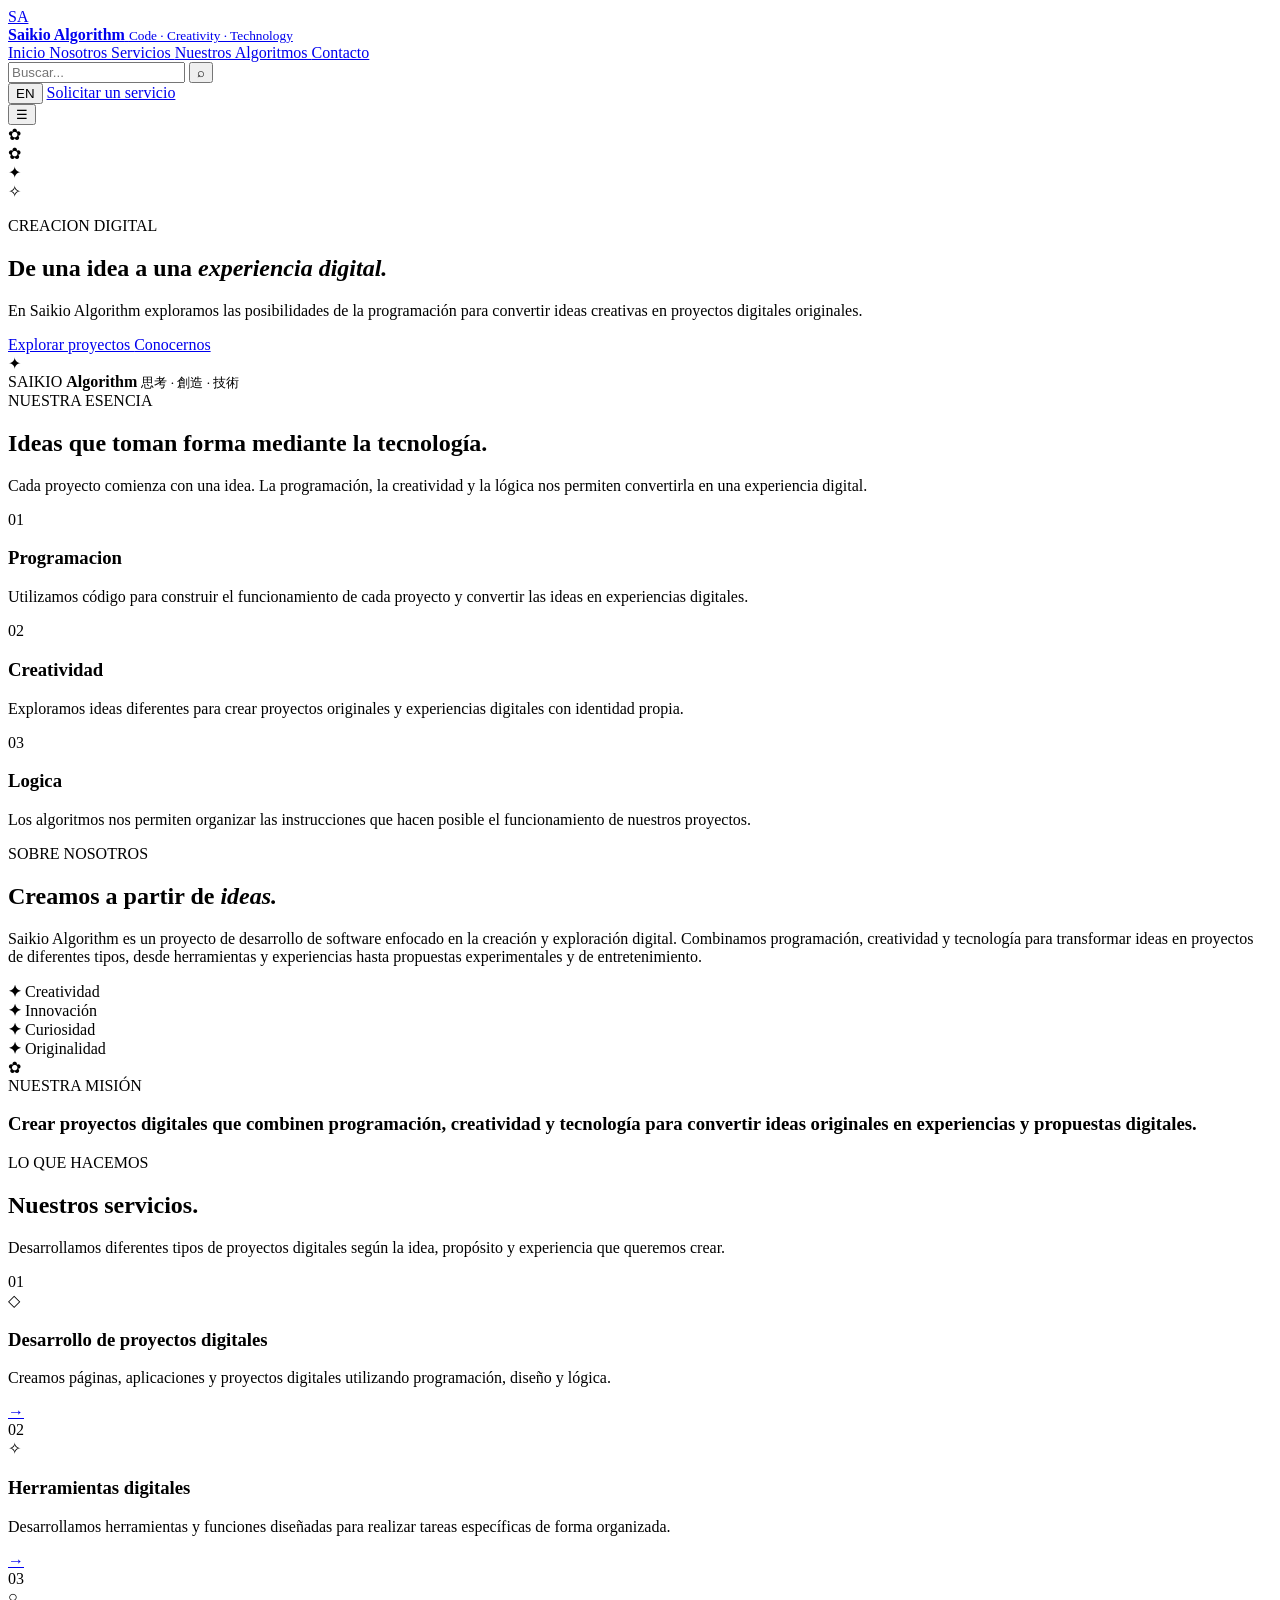
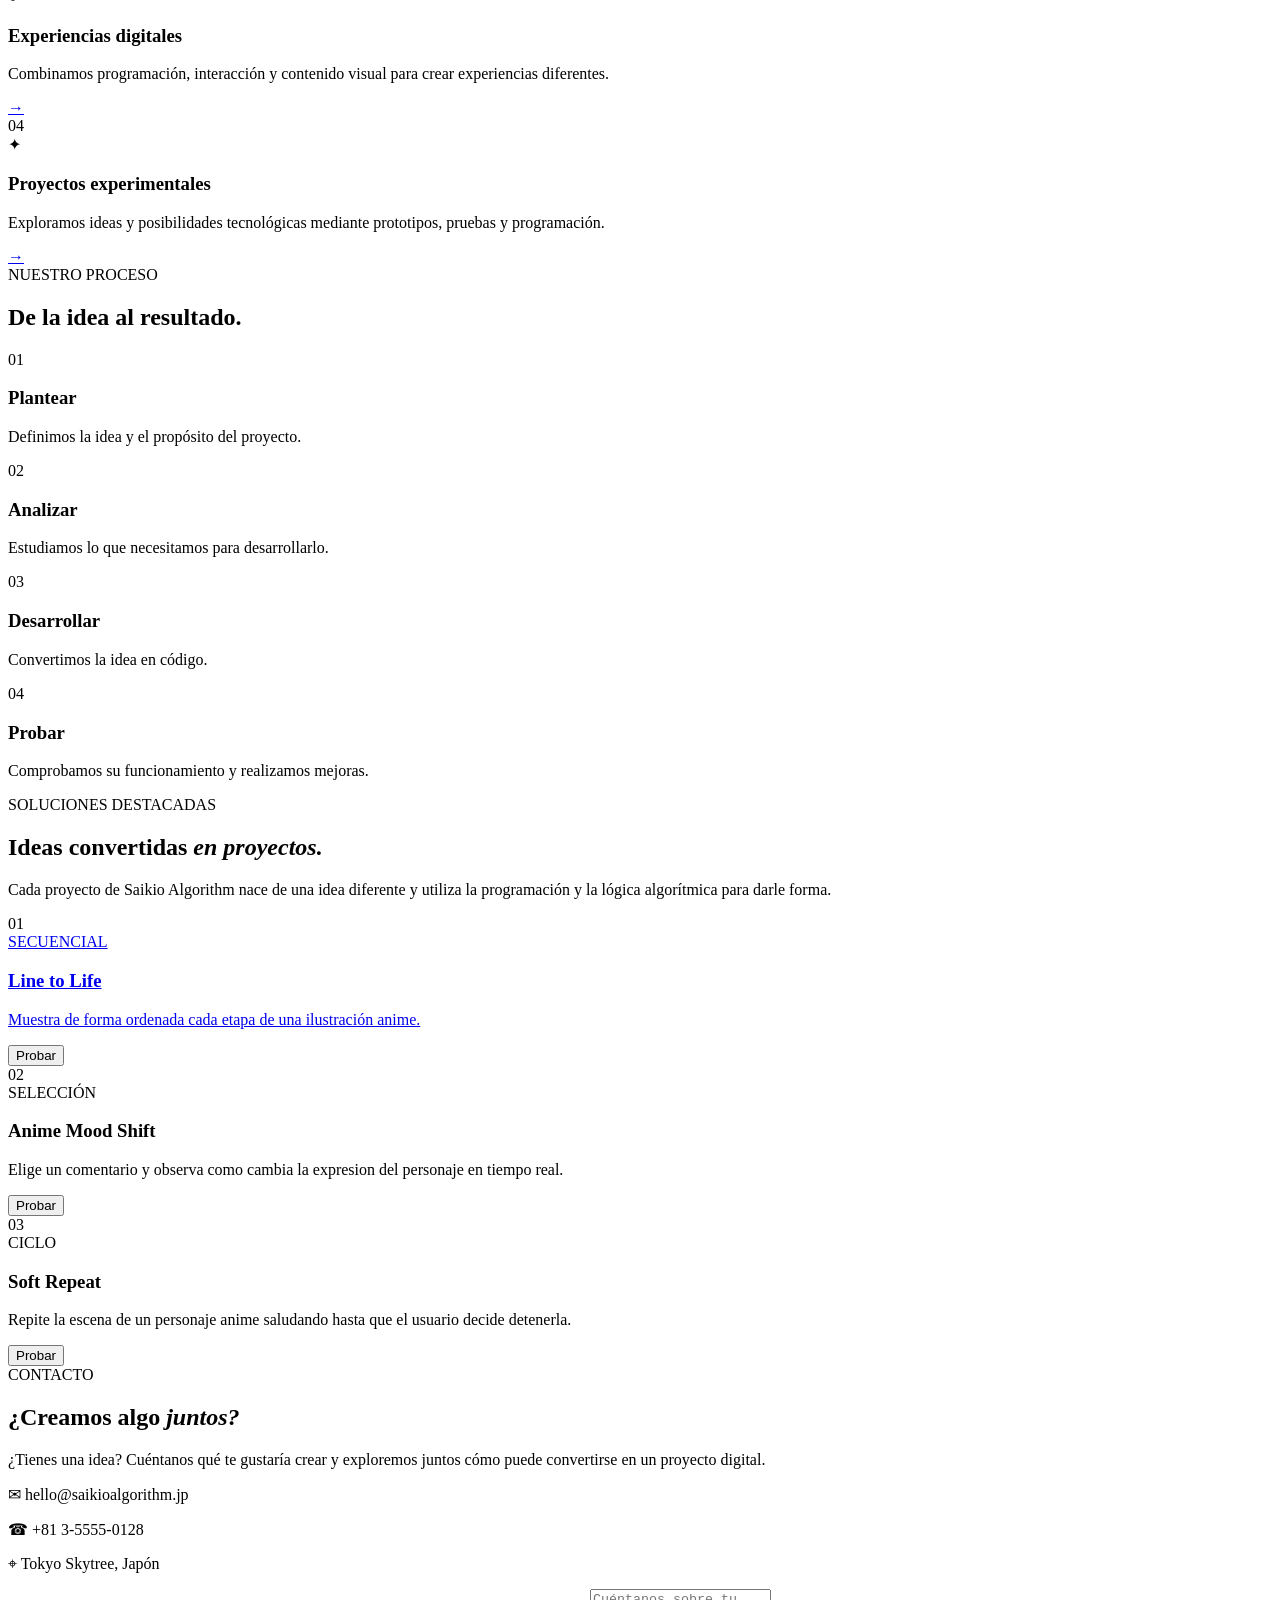
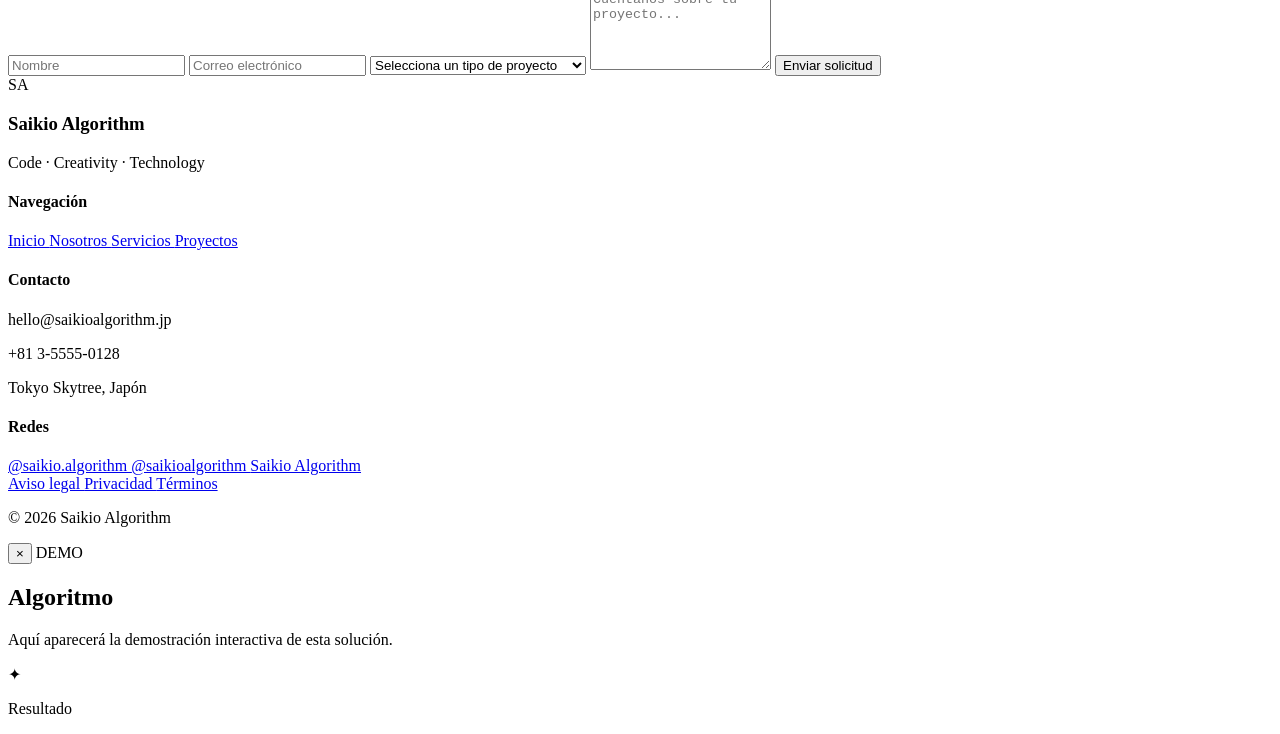
==== commit 4cbce6cd: "Update print statement from 'Hello' to 'Goodbye'" ====
--- a/index.html
+++ b/index.html
@@ -13,7 +13,44 @@
     -->
     <link rel="icon" href="imagenes/logo.png">
 
-    <link rel="stylesheet" href="styleee.css">
+
+    <script>
+
+    /*
+    ==========================================
+    CONFIGURACIÓN DE SAIKIO ALGORITHM
+    ==========================================
+    */
+
+    const cssActivo =
+        localStorage.getItem("saikioCSS") === "true";
+
+    const jsActivo =
+        localStorage.getItem("saikioJS") === "true";
+
+
+    /*
+    ==========================================
+    CARGAR CSS
+    ==========================================
+    */
+
+    if (cssActivo) {
+
+        const hojaCSS =
+            document.createElement("link");
+
+        hojaCSS.rel = "stylesheet";
+
+        hojaCSS.href = "styleee.css";
+
+        document.head.appendChild(hojaCSS);
+
+    }
+
+</script>
+
+    
 </head>
 
 
@@ -1404,8 +1441,80 @@
     </div>
 
 
-    <script src="scrippt.js"></script>
-
+    
+    
+    
+   <!-- ... Todo el contenido largo de tu página web ... -->
+
+    <!-- Aquí pegas el código JavaScript -->
+    <script>
+        document.addEventListener("DOMContentLoaded", () => {
+            // --- 1. LÓGICA DEL MENÚ HAMBURGUESA ---
+            const mobileMenuBtn = document.getElementById("mobileMenu");
+            const navigation = document.getElementById("navigation");
+
+            if (mobileMenuBtn && navigation) {
+                mobileMenuBtn.addEventListener("click", () => {
+                    navigation.classList.toggle("active");
+                });
+            }
+
+            // --- 2. LÓGICA DE CAMBIO DE IDIOMA (ES / EN) ---
+            const languageBtn = document.getElementById("languageButton");
+            const searchInput = document.getElementById("searchInput");
+            let currentLang = "es";
+
+            if (languageBtn) {
+                languageBtn.addEventListener("click", () => {
+                    currentLang = currentLang === "es" ? "en" : "es";
+                    languageBtn.textContent = currentLang === "es" ? "EN" : "ES";
+
+                    const elementsToTranslate = document.querySelectorAll("[data-es][data-en]");
+                    elementsToTranslate.forEach(el => {
+                        if (currentLang === "en") {
+                            el.textContent = el.getAttribute("data-en");
+                        } else {
+                            el.textContent = el.getAttribute("data-es");
+                        }
+                    });
+
+                    if (searchInput) {
+                        if (currentLang === "en") {
+                            searchInput.placeholder = searchInput.getAttribute("data-placeholder-en");
+                        } else {
+                            searchInput.placeholder = searchInput.getAttribute("data-placeholder-es");
+                        }
+                    }
+                });
+            }
+        });
+    </script>
+
+<script>
+
+    /*
+    ==========================================
+    CARGAR JAVASCRIPT DE SAIKIO
+    ==========================================
+    */
+
+    const jsActivo =
+        localStorage.getItem("saikioJS") === "true";
+
+    if (jsActivo) {
+
+        const scriptJS =
+            document.createElement("script");
+
+        scriptJS.src = "scrippt.js";
+
+        document.body.appendChild(scriptJS);
+
+    }
+
+</script>
+    
+    
 </body>
 
 </html>
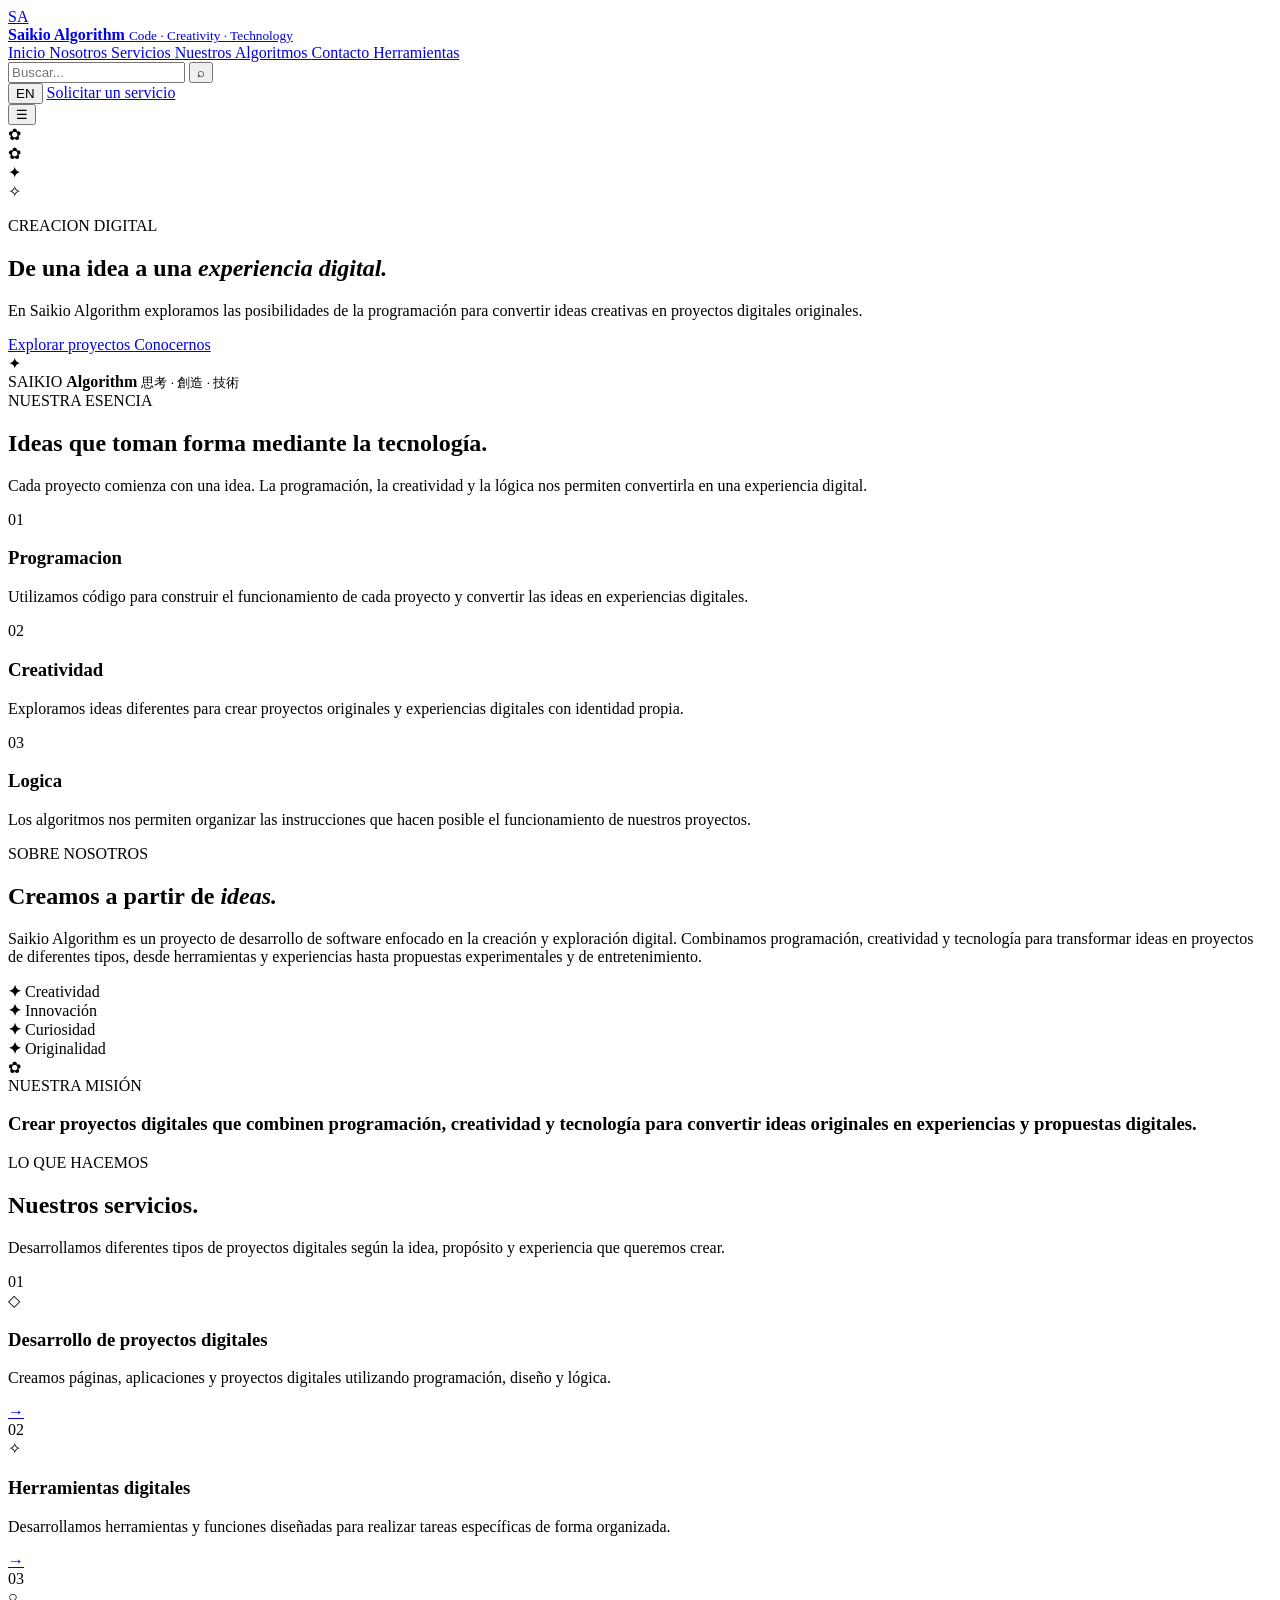
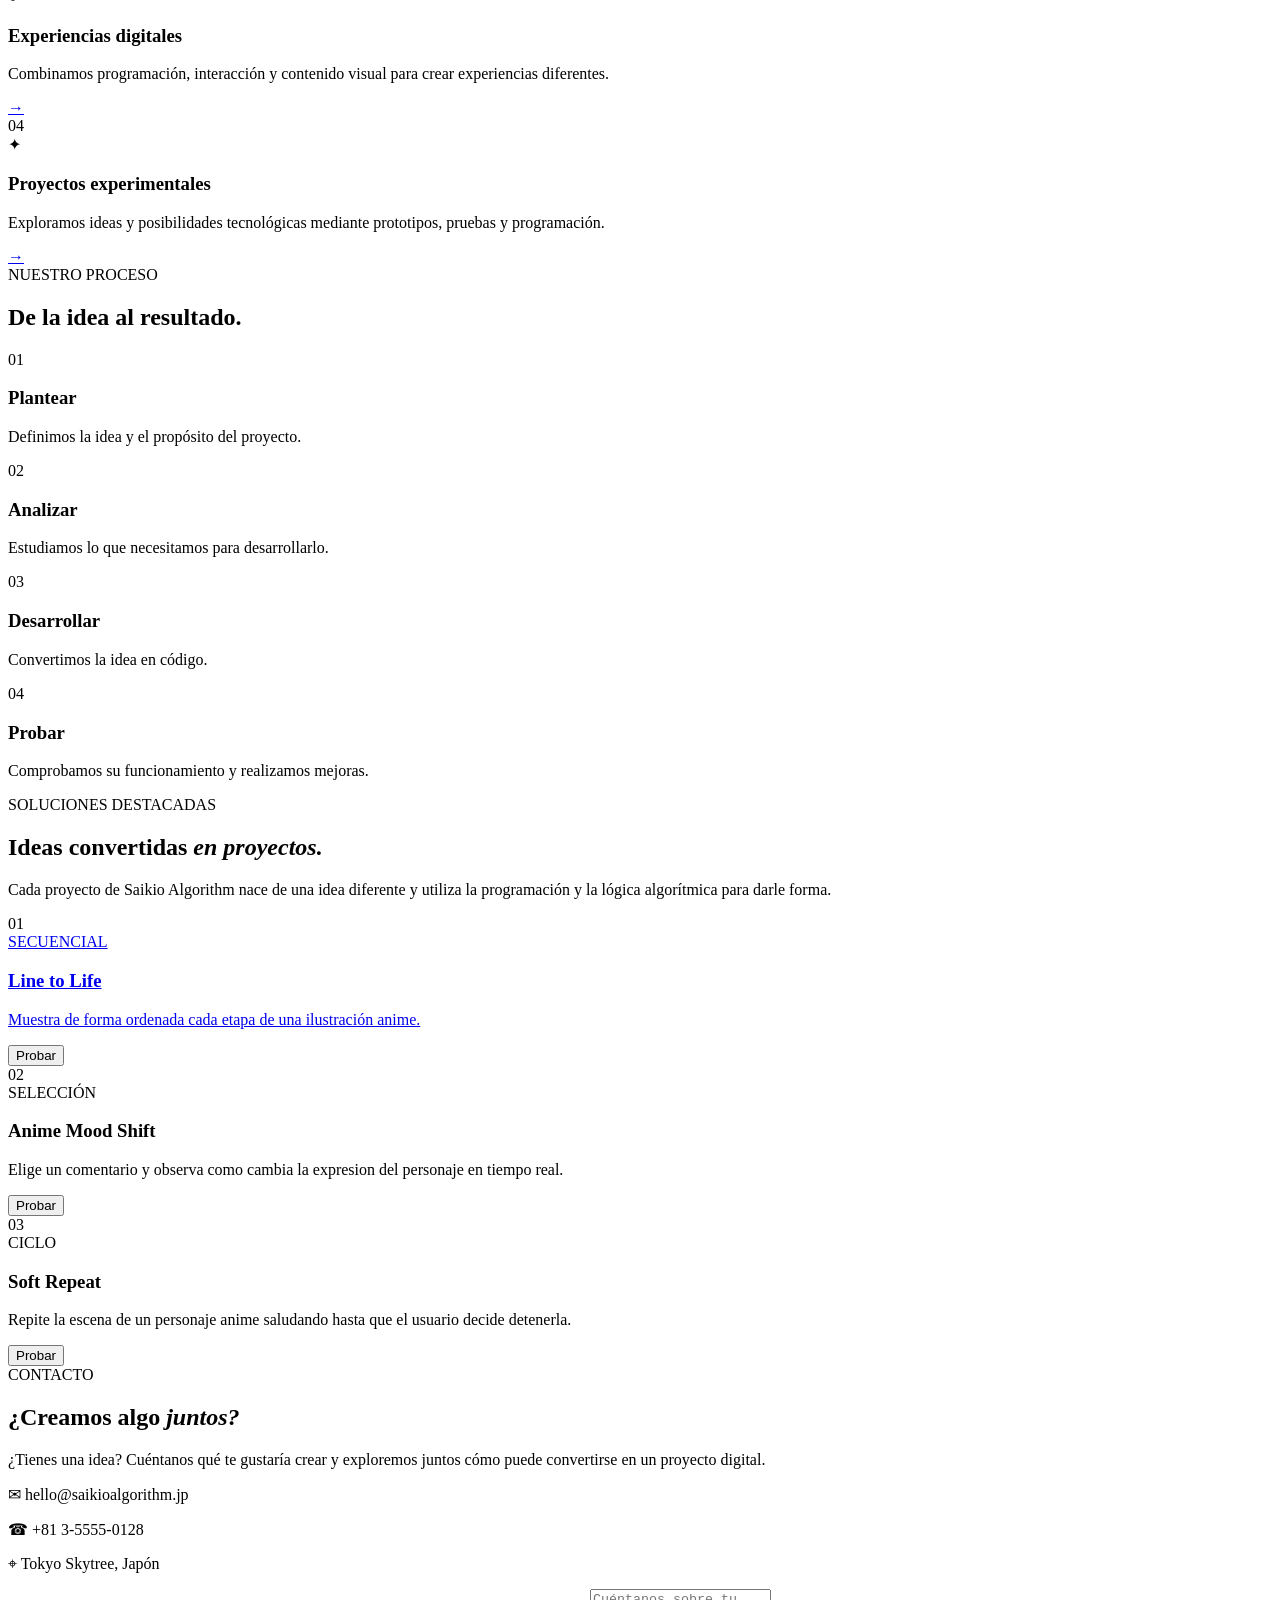
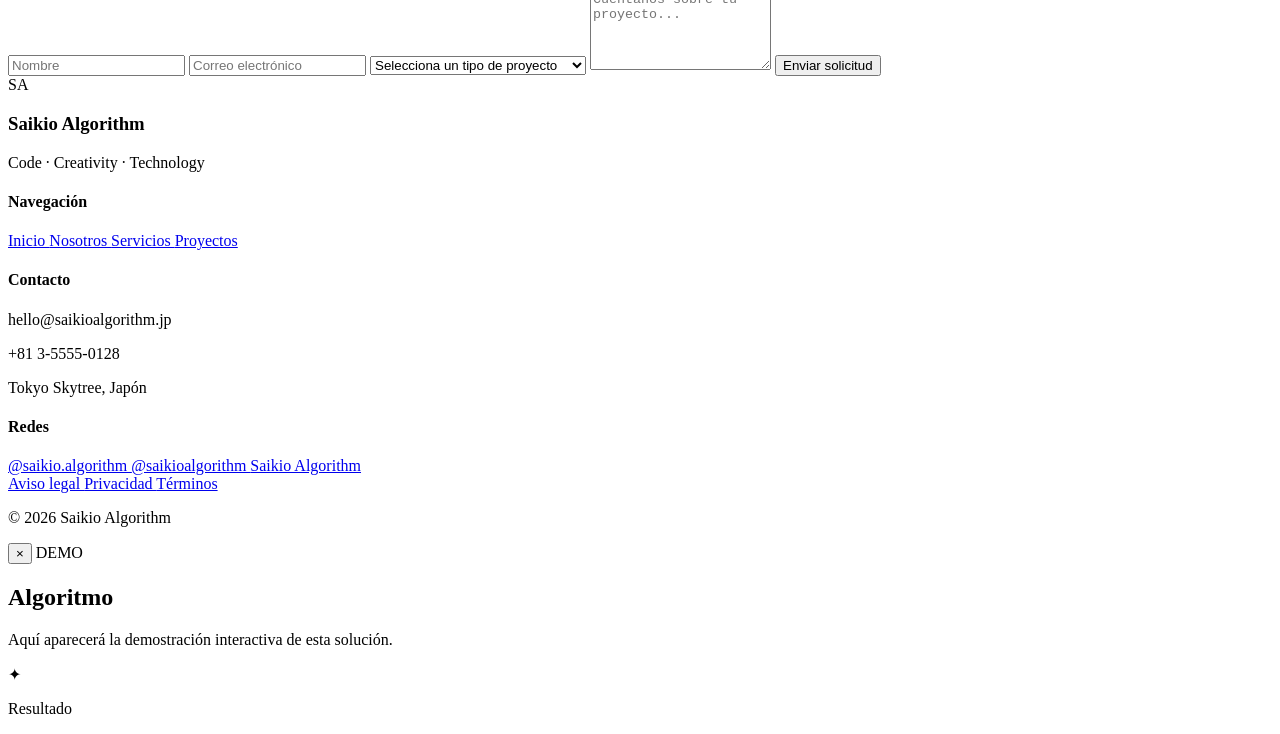
==== commit 7ea245c6: "Update fmt.Println message from 'Hello' to 'Goodbye'" ====
--- a/index.html
+++ b/index.html
@@ -97,6 +97,10 @@
 
             <a href="#contacto" data-es="Contacto" data-en="Contact">
                 Contacto
+            </a>
+
+            <a href="herramientas.html" data-es="Herramientas" data-en="Tools">
+                Herramientas
             </a>
 
         </nav>
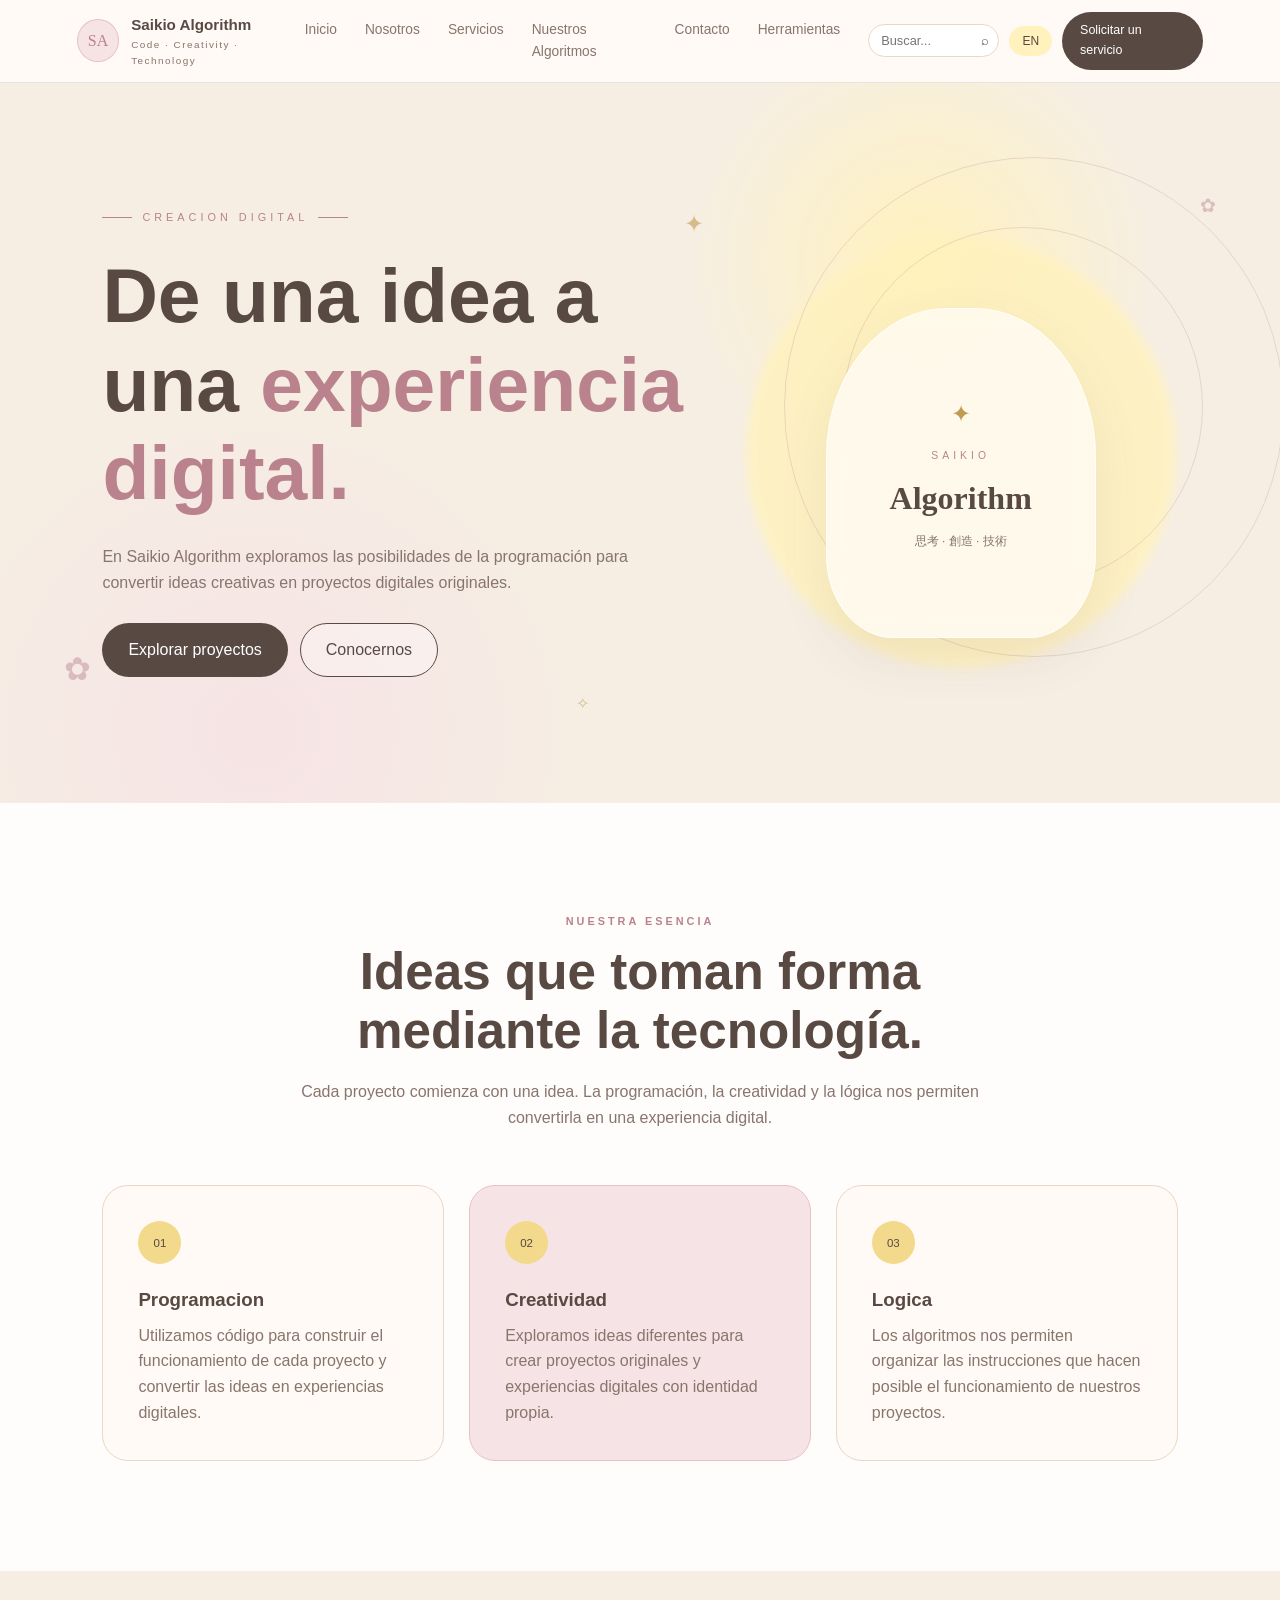
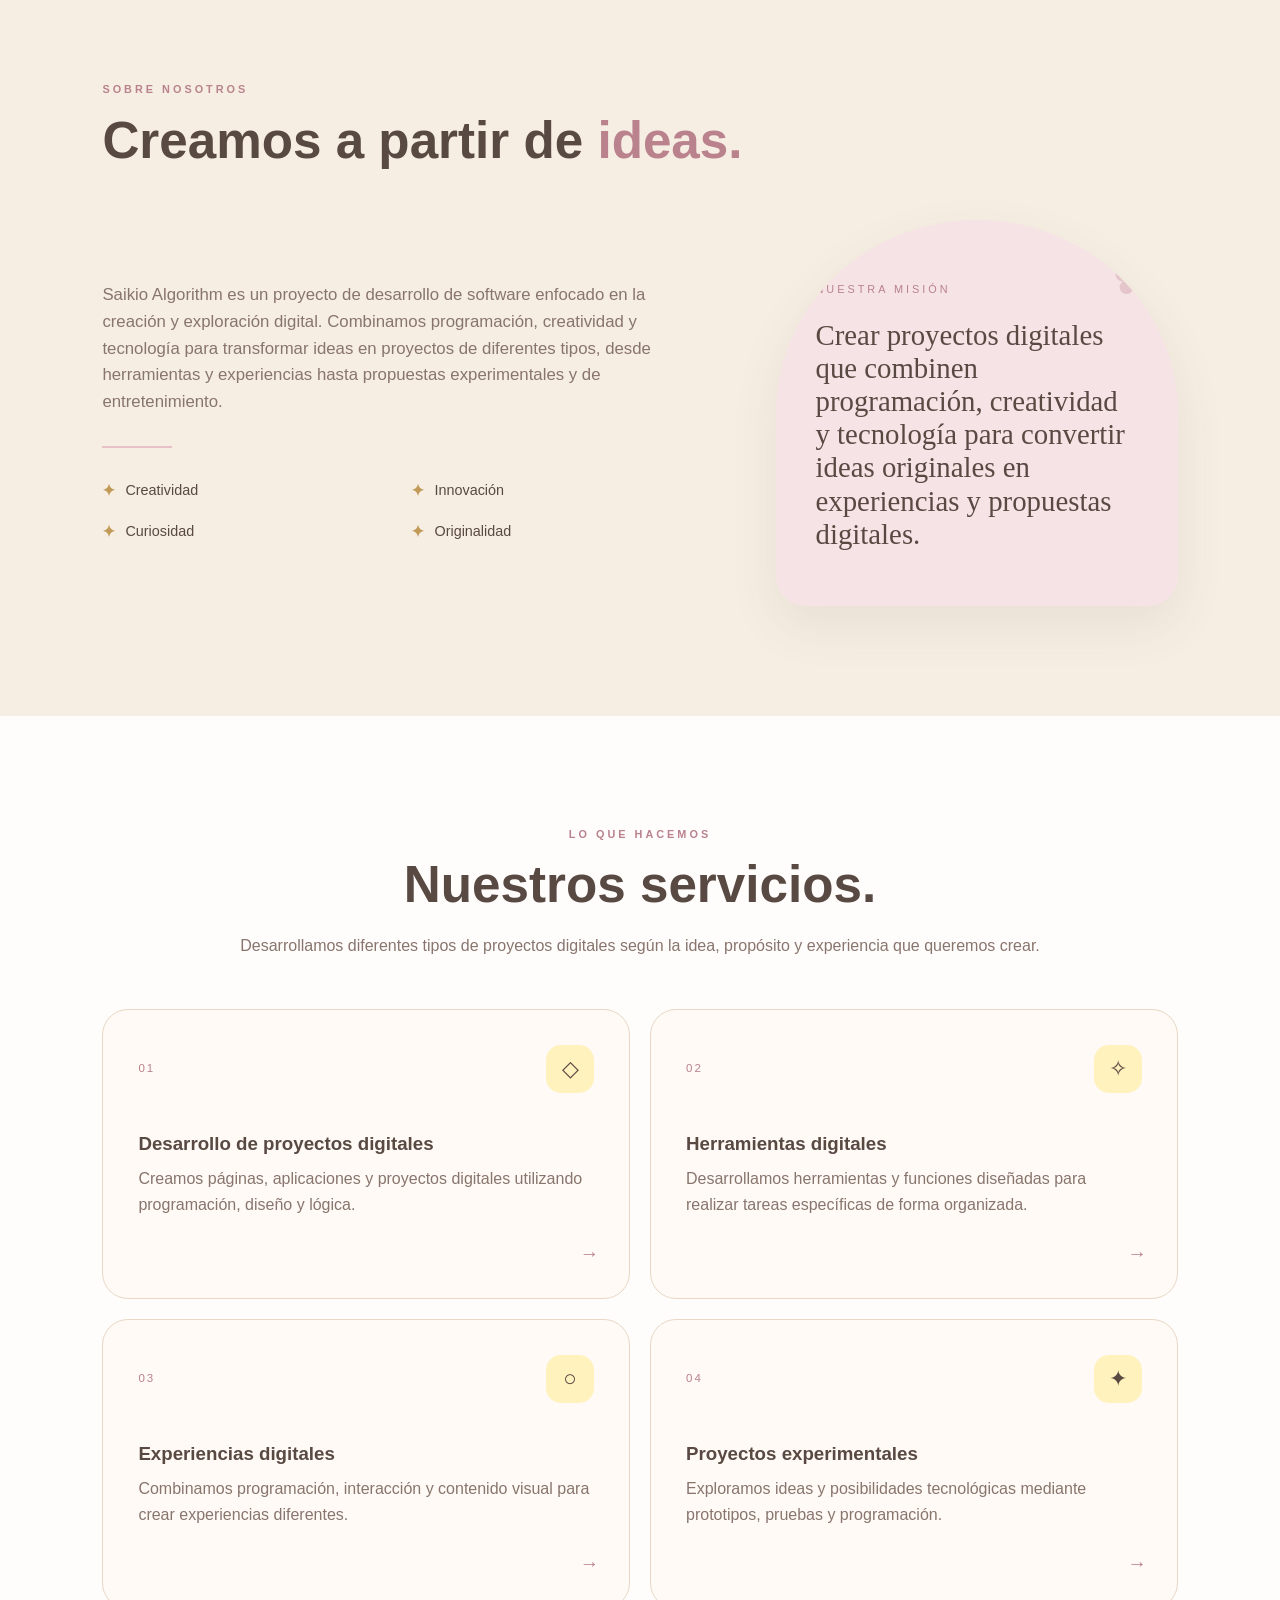
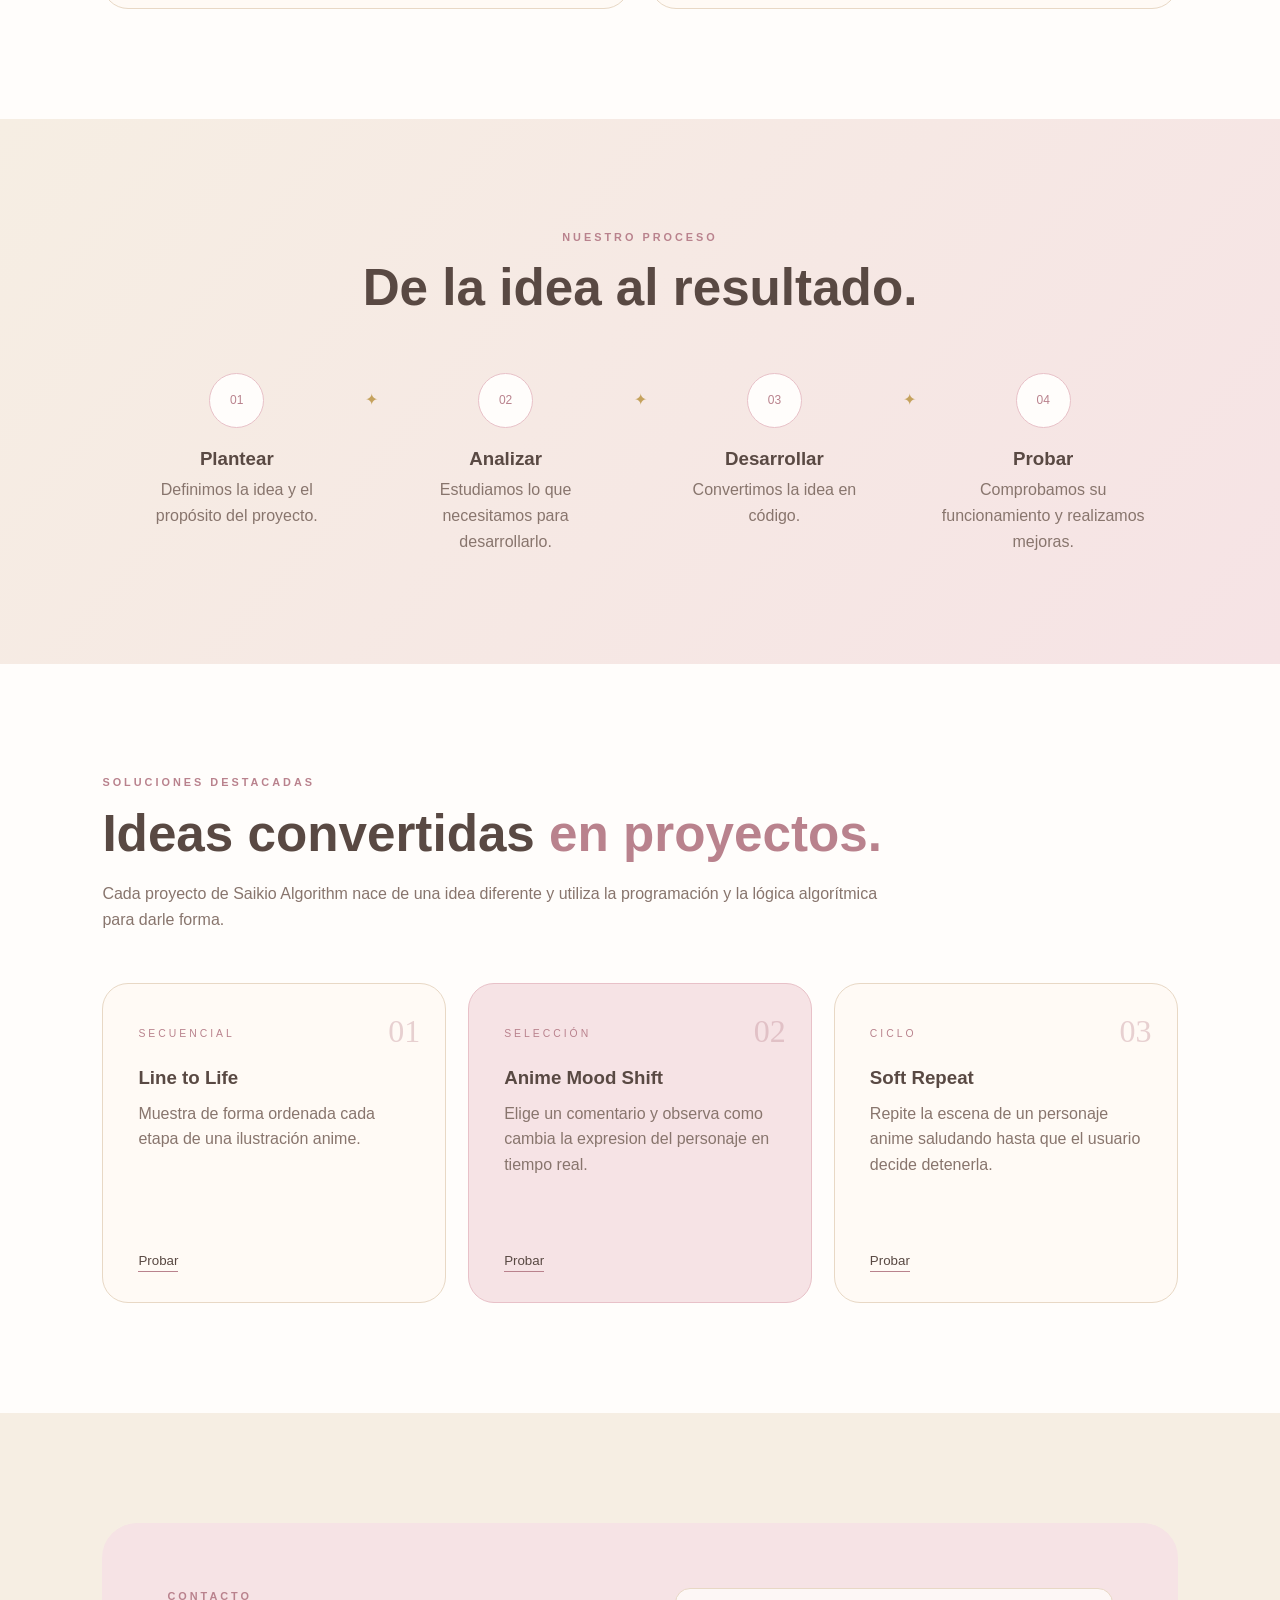
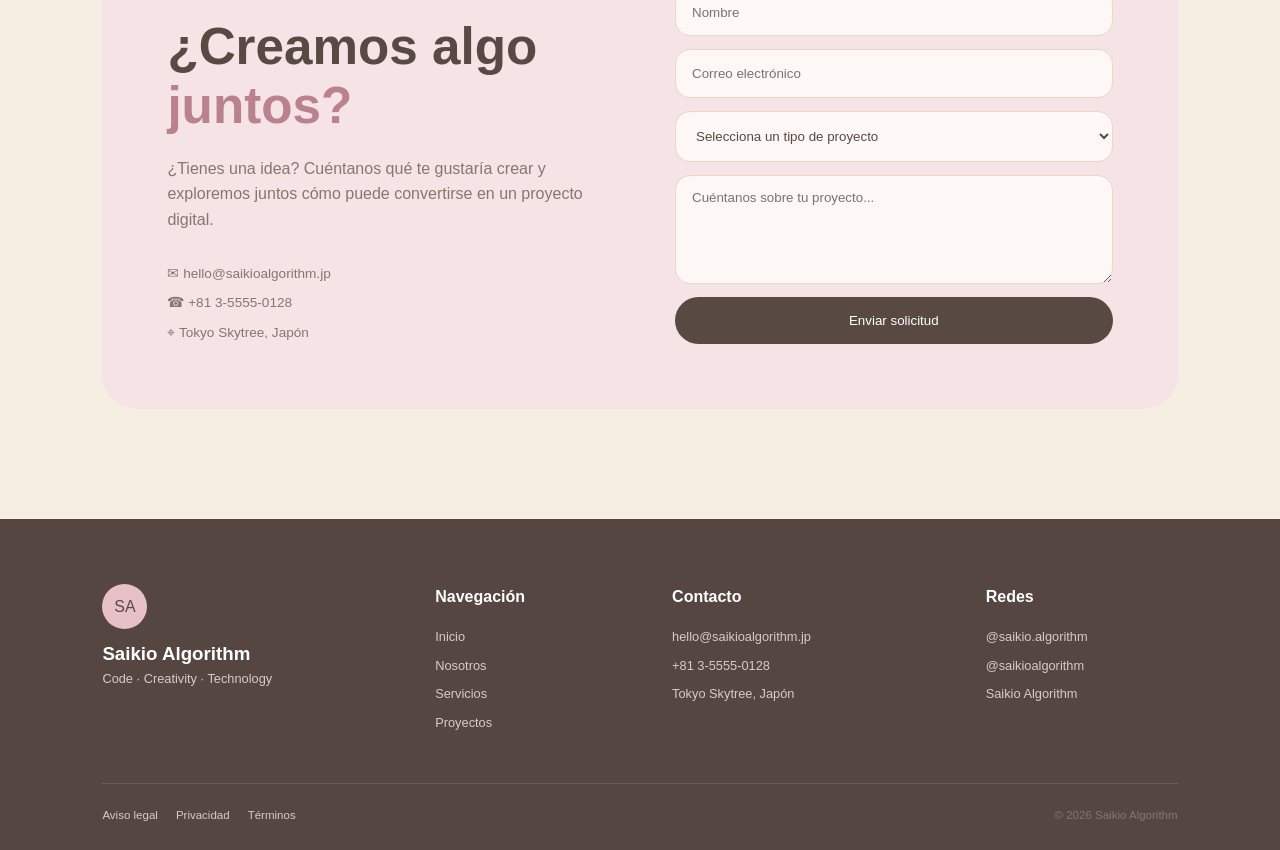
==== commit 934d7102: "Update print statement from 'Hello' to 'Goodbye'" ====
--- a/index.html
+++ b/index.html
@@ -13,43 +13,7 @@
     -->
     <link rel="icon" href="imagenes/logo.png">
 
-
-    <script>
-
-    /*
-    ==========================================
-    CONFIGURACIÓN DE SAIKIO ALGORITHM
-    ==========================================
-    */
-
-    const cssActivo =
-        localStorage.getItem("saikioCSS") === "true";
-
-    const jsActivo =
-        localStorage.getItem("saikioJS") === "true";
-
-
-    /*
-    ==========================================
-    CARGAR CSS
-    ==========================================
-    */
-
-    if (cssActivo) {
-
-        const hojaCSS =
-            document.createElement("link");
-
-        hojaCSS.rel = "stylesheet";
-
-        hojaCSS.href = "styleee.css";
-
-        document.head.appendChild(hojaCSS);
-
-    }
-
-</script>
-
+    <link rel="stylesheet" href="styleee.css">
     
 </head>
 
@@ -1494,30 +1458,7 @@
         });
     </script>
 
-<script>
-
-    /*
-    ==========================================
-    CARGAR JAVASCRIPT DE SAIKIO
-    ==========================================
-    */
-
-    const jsActivo =
-        localStorage.getItem("saikioJS") === "true";
-
-    if (jsActivo) {
-
-        const scriptJS =
-            document.createElement("script");
-
-        scriptJS.src = "scrippt.js";
-
-        document.body.appendChild(scriptJS);
-
-    }
-
-</script>
-    
+    <script src="scrippt.js"></script>
     
 </body>
 
--- a/styleee.css
+++ b/styleee.css
@@ -0,0 +1,2505 @@
+/* ==========================================================
+   SAIKIO ALGORITHM
+   DISEÑO SUAVE · BEIGE · ROSA PASTEL · AMARILLO
+========================================================== */
+
+
+/* ==========================================================
+   COLORES
+   PARA CAMBIAR TODA LA PALETA, CAMBIA SOLO ESTO
+========================================================== */
+
+:root {
+
+    --beige: #f6eee3;
+    --beige-dark: #e8d8c5;
+
+    --cream: #fffaf5;
+    --white: #fffdfb;
+
+    --pink: #e8c1c8;
+    --pink-light: #f6e3e5;
+    --pink-dark: #b9828d;
+
+    --yellow: #f3d98b;
+    --yellow-light: #fff2bd;
+
+    --brown: #594943;
+    --brown-light: #88756d;
+
+    --line: rgba(89, 73, 67, .13);
+
+    --shadow:
+        0 20px 50px rgba(95, 73, 62, .09);
+
+    --radius: 26px;
+}
+
+
+/* ==========================================================
+   GENERAL
+========================================================== */
+
+* {
+    margin: 0;
+    padding: 0;
+    box-sizing: border-box;
+}
+
+
+html {
+    scroll-behavior: smooth;
+}
+
+
+body {
+
+    background: var(--cream);
+
+    color: var(--brown);
+
+    font-family:
+        "Segoe UI",
+        Arial,
+        sans-serif;
+
+    line-height: 1.6;
+
+}
+
+
+body::selection {
+    background: var(--pink);
+}
+
+
+a {
+    color: inherit;
+    text-decoration: none;
+}
+
+
+button,
+input,
+textarea,
+select {
+    font-family: inherit;
+}
+
+
+button {
+    cursor: pointer;
+}
+
+
+.section {
+    padding: 110px 8%;
+}
+
+
+h1,
+h2,
+h3 {
+    line-height: 1.15;
+}
+
+
+h1 {
+    font-size:
+        clamp(
+            3rem,
+            6vw,
+            6rem
+        );
+}
+
+
+h2 {
+    font-size:
+        clamp(
+            2.2rem,
+            4vw,
+            4rem
+        );
+}
+
+
+p {
+    color: var(--brown-light);
+}
+
+
+em {
+    color: var(--pink-dark);
+    font-style: normal;
+}
+
+
+/* ==========================================================
+   HEADER
+========================================================== */
+
+.header {
+
+    position: sticky;
+
+    top: 0;
+
+    z-index: 1000;
+
+    display: flex;
+
+    align-items: center;
+
+    min-height: 82px;
+
+    padding:
+        12px 6%;
+
+    background:
+        rgba(
+            255,
+            250,
+            245,
+            .93
+        );
+
+    backdrop-filter:
+        blur(18px);
+
+    border-bottom:
+        1px solid
+        var(--line);
+
+}
+
+
+.logo-area {
+
+    display: flex;
+
+    align-items: center;
+
+    gap: 12px;
+
+    min-width: 220px;
+
+}
+
+
+.logo-placeholder {
+
+    width: 43px;
+
+    height: 43px;
+
+    display: grid;
+
+    place-items: center;
+
+    border-radius: 50%;
+
+    background:
+        var(--pink-light);
+
+    border:
+        1px solid
+        var(--pink);
+
+    color:
+        var(--pink-dark);
+
+    font-family: Georgia, serif;
+
+}
+
+
+.logo-area strong {
+
+    display: block;
+
+    font-size: .95rem;
+
+}
+
+
+.logo-area small {
+
+    display: block;
+
+    color:
+        var(--brown-light);
+
+    font-size: .62rem;
+
+    letter-spacing: 1.5px;
+
+}
+
+
+.navigation {
+
+    display: flex;
+
+    gap: 28px;
+
+    margin-left: auto;
+
+}
+
+
+.navigation a {
+
+    position: relative;
+
+    font-size: .86rem;
+
+    color:
+        var(--brown-light);
+
+    transition: .25s;
+
+}
+
+
+.navigation a::after {
+
+    content: "";
+
+    position: absolute;
+
+    left: 0;
+
+    bottom: -7px;
+
+    width: 0;
+
+    height: 1px;
+
+    background:
+        var(--pink-dark);
+
+    transition: .25s;
+
+}
+
+
+.navigation a:hover {
+
+    color:
+        var(--pink-dark);
+
+}
+
+
+.navigation a:hover::after {
+
+    width: 100%;
+
+}
+
+
+.header-right {
+
+    display: flex;
+
+    align-items: center;
+
+    gap: 10px;
+
+    margin-left: 28px;
+
+}
+
+
+.search {
+
+    display: flex;
+
+    align-items: center;
+
+    border:
+        1px solid
+        var(--beige-dark);
+
+    border-radius: 50px;
+
+    background: white;
+
+    overflow: hidden;
+
+}
+
+
+.search input {
+
+    width: 100px;
+
+    border: none;
+
+    outline: none;
+
+    padding:
+        8px 12px;
+
+    background: transparent;
+
+    font-size: .8rem;
+
+}
+
+
+.search button {
+
+    border: none;
+
+    background: transparent;
+
+    padding:
+        8px 12px;
+
+    color: var(--brown);
+
+}
+
+
+.language {
+
+    border: none;
+
+    background:
+        var(--yellow-light);
+
+    color: var(--brown);
+
+    border-radius: 50px;
+
+    padding:
+        8px 13px;
+
+    font-size: .75rem;
+
+}
+
+
+.header-button {
+
+    padding:
+        9px 18px;
+
+    border-radius: 50px;
+
+    background:
+        var(--brown);
+
+    color: white;
+
+    font-size: .78rem;
+
+}
+
+
+.mobile-menu {
+
+    display: none;
+
+    margin-left: auto;
+
+    border: none;
+
+    background: none;
+
+    font-size: 1.5rem;
+
+}
+
+
+
+/* ==========================================================
+   HERO
+========================================================== */
+
+.hero {
+
+    position: relative;
+
+    min-height: 720px;
+
+    display: flex;
+
+    align-items: center;
+
+    padding:
+        90px 8%;
+
+    overflow: hidden;
+
+    background:
+
+        radial-gradient(
+            circle at 72% 25%,
+            var(--yellow-light),
+            transparent 22%
+        ),
+
+        radial-gradient(
+            circle at 20% 90%,
+            var(--pink-light),
+            transparent 28%
+        ),
+
+        var(--beige);
+
+}
+
+
+.hero-content {
+
+    position: relative;
+
+    z-index: 5;
+
+    max-width: 650px;
+
+}
+
+
+.hero-label {
+
+    display: flex;
+
+    align-items: center;
+
+    gap: 10px;
+
+    margin-bottom: 25px;
+
+}
+
+
+.hero-label span {
+
+    width: 30px;
+
+    height: 1px;
+
+    background:
+        var(--pink-dark);
+
+}
+
+
+.hero-label p {
+
+    font-size: .68rem;
+
+    letter-spacing: 4px;
+
+    color:
+        var(--pink-dark);
+
+}
+
+
+.hero h1 {
+
+    max-width: 680px;
+
+}
+
+
+.hero-description {
+
+    max-width: 560px;
+
+    margin:
+        28px 0;
+
+    font-size: 1rem;
+
+}
+
+
+.hero-buttons {
+
+    display: flex;
+
+    gap: 12px;
+
+    flex-wrap: wrap;
+
+}
+
+
+.main-button {
+
+    display: inline-block;
+
+    padding:
+        14px 26px;
+
+    border-radius: 50px;
+
+    background:
+        var(--brown);
+
+    color: white;
+
+    border: none;
+
+    transition: .25s;
+
+}
+
+
+.main-button:hover {
+
+    transform:
+        translateY(-3px);
+
+    box-shadow:
+        var(--shadow);
+
+}
+
+
+.secondary-button {
+
+    display: inline-block;
+
+    padding:
+        13px 25px;
+
+    border-radius: 50px;
+
+    border:
+        1px solid
+        var(--brown);
+
+    background:
+        rgba(
+            255,
+            255,
+            255,
+            .3
+        );
+
+}
+
+
+.hero-art {
+
+    position: absolute;
+
+    right: 6%;
+
+    width: 42%;
+
+    height: 75%;
+
+}
+
+
+.art-glow {
+
+    position: absolute;
+
+    width: 430px;
+
+    height: 430px;
+
+    right: 5%;
+
+    top: 12%;
+
+    border-radius: 50%;
+
+    background:
+        var(--yellow-light);
+
+    filter:
+        blur(5px);
+
+    opacity: .8;
+
+}
+
+
+.art-card {
+
+    position: absolute;
+
+    z-index: 3;
+
+    right: 20%;
+
+    top: 25%;
+
+    width: 270px;
+
+    height: 330px;
+
+    display: flex;
+
+    flex-direction: column;
+
+    justify-content: center;
+
+    align-items: center;
+
+    border-radius:
+        45% 45% 25% 25%;
+
+    background:
+        rgba(
+            255,
+            253,
+            251,
+            .72
+        );
+
+    border:
+        1px solid
+        rgba(
+            255,
+            255,
+            255,
+            .8
+        );
+
+    box-shadow:
+        var(--shadow);
+
+    backdrop-filter:
+        blur(10px);
+
+}
+
+
+.art-card span {
+
+    font-size: .65rem;
+
+    letter-spacing: 4px;
+
+    color:
+        var(--pink-dark);
+
+}
+
+
+.art-card strong {
+
+    font-family:
+        Georgia,
+        serif;
+
+    font-size: 2rem;
+
+    margin:
+        8px 0;
+
+}
+
+
+.art-card small {
+
+    font-size: .75rem;
+
+    color:
+        var(--brown-light);
+
+}
+
+
+.mini-star {
+
+    color:
+        #c29b52;
+
+    font-size: 1.5rem;
+
+    margin-bottom: 15px;
+
+}
+
+
+.art-circle {
+
+    position: absolute;
+
+    border-radius: 50%;
+
+    border:
+        1px solid
+        rgba(
+            185,
+            130,
+            141,
+            .25
+        );
+
+}
+
+
+.circle-one {
+
+    width: 360px;
+
+    height: 360px;
+
+    top: 10%;
+
+    right: 0;
+
+    animation: circleFloatOne 9s ease-in-out infinite;
+
+}
+
+
+.circle-two {
+
+    width: 500px;
+
+    height: 500px;
+
+    top: -3%;
+
+    right: -15%;
+
+    animation: circleFloatTwo 12s ease-in-out infinite;
+
+}
+
+@keyframes circleFloatOne {
+
+    0% {
+        transform: translate(0, 0);
+    }
+
+    50% {
+        transform: translate(-20px, 15px);
+    }
+
+    100% {
+        transform: translate(0, 0);
+    }
+
+}
+
+
+@keyframes circleFloatTwo {
+
+    0% {
+        transform: translate(0, 0) rotate(0deg);
+    }
+
+    50% {
+        transform: translate(25px, -15px) rotate(3deg);
+    }
+
+    100% {
+        transform: translate(0, 0) rotate(0deg);
+    }
+
+}
+
+.petal,
+.sparkle {
+
+    position: absolute;
+
+    z-index: 2;
+
+}
+
+
+.petal {
+
+    color:
+        rgba(
+            185,
+            130,
+            141,
+            .45
+        );
+
+    font-size: 2rem;
+
+}
+
+
+.petal-1 {
+
+    left: 5%;
+
+    bottom: 15%;
+
+}
+
+
+.petal-2 {
+
+    right: 5%;
+
+    top: 15%;
+
+    font-size: 1.2rem;
+
+}
+
+
+.sparkle {
+
+    color:
+        rgba(
+            194,
+            155,
+            82,
+            .6
+        );
+
+}
+
+
+.sparkle-1 {
+
+    right: 45%;
+
+    top: 17%;
+
+    font-size: 1.5rem;
+
+}
+
+
+.sparkle-2 {
+
+    left: 45%;
+
+    bottom: 12%;
+
+}
+
+
+
+/* ==========================================================
+   INTRO
+========================================================== */
+
+.intro {
+
+    background:
+        var(--white);
+
+}
+
+
+.intro-heading {
+
+    max-width: 720px;
+
+    margin:
+        0 auto 55px;
+
+    text-align: center;
+
+}
+
+
+.small-title {
+
+    display: block;
+
+    margin-bottom: 13px;
+
+    color:
+        var(--pink-dark);
+
+    font-size: .68rem;
+
+    font-weight: 700;
+
+    letter-spacing: 3px;
+
+}
+
+
+.intro-heading p:last-child {
+
+    margin-top: 18px;
+
+}
+
+
+.essence-grid {
+
+    display: grid;
+
+    grid-template-columns:
+        repeat(
+            3,
+            1fr
+        );
+
+    gap: 25px;
+
+}
+
+
+.essence-card {
+
+    padding: 35px;
+
+    border:
+        1px solid
+        var(--beige-dark);
+
+    border-radius:
+        var(--radius);
+
+    background:
+        var(--cream);
+
+    transition: .3s;
+
+}
+
+
+.essence-card:hover {
+
+    transform:
+        translateY(-5px);
+
+    box-shadow:
+        var(--shadow);
+
+}
+
+
+.pink-card {
+
+    background:
+        var(--pink-light);
+
+    border-color:
+        var(--pink);
+
+}
+
+
+.essence-icon {
+
+    width: 43px;
+
+    height: 43px;
+
+    display: grid;
+
+    place-items: center;
+
+    margin-bottom: 25px;
+
+    border-radius: 50%;
+
+    background:
+        var(--yellow);
+
+    font-size: .72rem;
+
+}
+
+
+.essence-card h3 {
+
+    margin-bottom: 12px;
+
+}
+
+
+
+/* ==========================================================
+   ABOUT
+========================================================== */
+
+.about {
+
+    background:
+        var(--beige);
+
+}
+
+
+.section-header {
+
+    max-width: 800px;
+
+    margin-bottom: 50px;
+
+}
+
+
+.section-header.centered {
+
+    margin-left: auto;
+
+    margin-right: auto;
+
+    text-align: center;
+
+}
+
+
+.section-header > p {
+
+    margin-top: 18px;
+
+}
+
+
+.about-content {
+
+    display: grid;
+
+    grid-template-columns:
+        1.2fr .8fr;
+
+    gap: 70px;
+
+    align-items: center;
+
+}
+
+
+.about-text > p {
+
+    font-size: 1.05rem;
+
+}
+
+
+.about-line {
+
+    width: 70px;
+
+    height: 2px;
+
+    margin:
+        30px 0;
+
+    background:
+        var(--pink);
+
+}
+
+
+.values {
+
+    display: grid;
+
+    grid-template-columns:
+        1fr 1fr;
+
+    gap: 15px;
+
+}
+
+
+.values div {
+
+    display: flex;
+
+    gap: 10px;
+
+    align-items: center;
+
+}
+
+
+.values strong {
+
+    color:
+        #c09a56;
+
+}
+
+
+.values span {
+
+    font-size: .9rem;
+
+}
+
+
+.mission-box {
+
+    position: relative;
+
+    padding: 55px 40px;
+
+    border-radius:
+        50% 50% 30px 30px;
+
+    background:
+        var(--pink-light);
+
+    box-shadow:
+        var(--shadow);
+
+    overflow: hidden;
+
+}
+
+
+.mission-box > span {
+
+    color:
+        var(--pink-dark);
+
+    font-size: .68rem;
+
+    letter-spacing: 3px;
+
+}
+
+
+.mission-box h3 {
+
+    margin-top: 18px;
+
+    font-family:
+        Georgia,
+        serif;
+
+    font-weight: 400;
+
+    font-size: 1.8rem;
+
+}
+
+
+.mission-decoration {
+
+    position: absolute;
+
+    right: 25px;
+
+    top: 20px;
+
+    color:
+        rgba(
+            185,
+            130,
+            141,
+            .3
+        );
+
+    font-size: 3rem;
+
+}
+
+
+
+/* ==========================================================
+   SERVICIOS
+========================================================== */
+
+.services {
+
+    background:
+        var(--white);
+
+}
+
+
+.services-list {
+
+    display: grid;
+
+    grid-template-columns:
+        repeat(
+            2,
+            1fr
+        );
+
+    gap: 20px;
+
+}
+
+
+.service {
+
+    position: relative;
+
+    padding: 35px;
+
+    min-height: 290px;
+
+    border:
+        1px solid
+        var(--beige-dark);
+
+    border-radius:
+        var(--radius);
+
+    background:
+        var(--cream);
+
+    transition: .3s;
+
+}
+
+
+.service:hover {
+
+    transform:
+        translateY(-5px);
+
+    box-shadow:
+        var(--shadow);
+
+}
+
+
+.service-pink {
+
+    background:
+        var(--pink-light);
+
+    border-color:
+        var(--pink);
+
+}
+
+
+.service-top {
+
+    display: flex;
+
+    justify-content:
+        space-between;
+
+    align-items: center;
+
+    margin-bottom: 40px;
+
+}
+
+
+.service-top span {
+
+    color:
+        var(--pink-dark);
+
+    font-size: .72rem;
+
+    letter-spacing: 2px;
+
+}
+
+
+.service-top div {
+
+    width: 48px;
+
+    height: 48px;
+
+    display: grid;
+
+    place-items: center;
+
+    border-radius: 15px;
+
+    background:
+        var(--yellow-light);
+
+    font-size: 1.4rem;
+
+}
+
+
+.service h3 {
+
+    margin-bottom: 12px;
+
+}
+
+
+.service > a {
+
+    position: absolute;
+
+    bottom: 28px;
+
+    right: 30px;
+
+    color:
+        var(--pink-dark);
+
+    font-size: 1.2rem;
+
+}
+
+
+
+/* ==========================================================
+   PROCESO
+========================================================== */
+
+.process {
+
+    background:
+        linear-gradient(
+            130deg,
+            var(--beige),
+            var(--pink-light)
+        );
+
+}
+
+
+.process-title {
+
+    text-align: center;
+
+    margin-bottom: 55px;
+
+}
+
+
+.process-steps {
+
+    display: grid;
+
+    grid-template-columns:
+        repeat(
+            4,
+            1fr
+        );
+
+}
+
+
+.step {
+
+    position: relative;
+
+    padding:
+        0 25px;
+
+    text-align: center;
+
+}
+
+
+.step:not(:last-child)::after {
+
+    content: "✦";
+
+    position: absolute;
+
+    right: -7px;
+
+    top: 14px;
+
+    color:
+        #c5a25d;
+
+}
+
+
+.step > span {
+
+    display: grid;
+
+    place-items: center;
+
+    width: 55px;
+
+    height: 55px;
+
+    margin:
+        0 auto 20px;
+
+    border-radius: 50%;
+
+    background:
+        var(--white);
+
+    border:
+        1px solid
+        var(--pink);
+
+    color:
+        var(--pink-dark);
+
+    font-size: .75rem;
+
+}
+
+
+.step h3 {
+
+    margin-bottom: 8px;
+
+}
+
+
+
+/* ==========================================================
+   SOLUCIONES
+========================================================== */
+
+.solutions {
+
+    background:
+        var(--white);
+
+}
+
+
+.algorithm-grid {
+
+    display: grid;
+
+    grid-template-columns:
+        repeat(
+            3,
+            1fr
+        );
+
+    gap: 22px;
+
+}
+
+
+.algorithm-card {
+
+    position: relative;
+
+    padding: 35px;
+
+    min-height: 320px;
+
+    border:
+        1px solid
+        var(--beige-dark);
+
+    border-radius:
+        var(--radius);
+
+    background:
+        var(--cream);
+
+    overflow: hidden;
+
+    transition: .3s;
+
+}
+
+
+.algorithm-card:hover {
+
+    transform:
+        translateY(-5px);
+
+    box-shadow:
+        var(--shadow);
+
+}
+
+
+.pink-algorithm {
+
+    background:
+        var(--pink-light);
+
+    border-color:
+        var(--pink);
+
+}
+
+
+.algorithm-number {
+
+    position: absolute;
+
+    right: 25px;
+
+    top: 22px;
+
+    color:
+        rgba(
+            185,
+            130,
+            141,
+            .35
+        );
+
+    font-family:
+        Georgia,
+        serif;
+
+    font-size: 2rem;
+
+}
+
+
+.algorithm-type {
+
+    display: inline-block;
+
+    margin-bottom: 25px;
+
+    color:
+        var(--pink-dark);
+
+    font-size: .65rem;
+
+    letter-spacing: 3px;
+
+}
+
+
+.algorithm-card h3 {
+
+    margin-bottom: 12px;
+
+}
+
+
+.algorithm-card button {
+
+    position: absolute;
+
+    left: 35px;
+
+    bottom: 30px;
+
+    border: none;
+
+    border-bottom:
+        1px solid
+        var(--pink-dark);
+
+    background: none;
+
+    padding-bottom: 3px;
+
+    color:
+        var(--brown);
+
+}
+
+
+/* ==========================================================
+   ARREGLO
+========================================================== */
+
+/* ==========================================================
+   PREVIEW DE ALGORITMOS
+========================================================== */
+
+.algorithms-preview {
+
+    position: relative;
+
+    max-width: 950px;
+
+    margin: 100px auto;
+
+    padding: 75px 50px;
+
+    text-align: center;
+
+    background:
+        linear-gradient(
+            135deg,
+            #fffaf5,
+            #f8e9e7
+        );
+
+    border-radius: 35px;
+
+    border: 1px solid rgba(183, 127, 137, .18);
+
+    box-shadow:
+        0 25px 60px
+        rgba(87, 71, 65, .08);
+
+    overflow: hidden;
+
+}
+
+
+/* decoración suave */
+
+.algorithms-preview::before {
+
+    content: "";
+
+    position: absolute;
+
+    width: 250px;
+
+    height: 250px;
+
+    right: -80px;
+
+    top: -100px;
+
+    border-radius: 50%;
+
+    background: #fff1bd;
+
+    filter: blur(25px);
+
+    opacity: .65;
+
+}
+
+
+.algorithms-preview::after {
+
+    content: "思考";
+
+    position: absolute;
+
+    right: 40px;
+
+    bottom: 25px;
+
+    font-size: 2rem;
+
+    color: rgba(183, 127, 137, .12);
+
+    letter-spacing: 8px;
+
+}
+
+
+/* etiqueta */
+
+.section-label {
+
+    position: relative;
+
+    z-index: 2;
+
+    margin-bottom: 18px;
+
+    color: #b77f89;
+
+    font-size: .65rem;
+
+    letter-spacing: 4px;
+
+}
+
+
+/* título */
+
+.algorithms-preview h2 {
+
+    position: relative;
+
+    z-index: 2;
+
+    margin: 0 auto;
+
+    max-width: 650px;
+
+    color: #574741;
+
+    font-family:
+        Georgia,
+        serif;
+
+    font-size:
+        clamp(2.2rem, 9vw, 4rem);
+
+    font-weight: 400;
+
+    line-height: 1.1;
+
+}
+
+
+.algorithms-preview h2 span {
+
+    display: block;
+
+    color: #b77f89;
+
+    font-style: serif;
+
+}
+
+
+/* descripción */
+
+.algorithms-preview p {
+
+    position: relative;
+
+    z-index: 2;
+
+    max-width: 600px;
+
+    margin: 25px auto 35px;
+
+    color: #88746c;
+
+    font-size: .95rem;
+
+    line-height: 1.8;
+
+}
+
+
+/* botón */
+
+.algorithm-button {
+
+    position: relative;
+
+    z-index: 2;
+
+    display: inline-flex;
+
+    align-items: center;
+
+    justify-content: center;
+
+    gap: 15px;
+
+    padding: 16px 25px;
+
+    border-radius: 50px;
+
+    background: #574741;
+
+    color: white;
+
+    font-size: .8rem;
+
+    letter-spacing: .5px;
+
+    transition:
+        transform .3s ease,
+        box-shadow .3s ease;
+
+}
+
+
+.algorithm-button:hover {
+
+    transform:
+        translateY(-4px);
+
+    box-shadow:
+        0 15px 30px
+        rgba(87, 71, 65, .18);
+
+}
+
+
+.button-icon {
+
+    color: #f2d68b;
+
+}
+
+
+.arrow {
+
+    font-size: 1.1rem;
+
+    transition:
+        transform .3s ease;
+
+}
+
+
+.algorithm-button:hover .arrow {
+
+    transform:
+        translateX(5px);
+
+}
+
+/* ==========================================================
+   FIN DE ARREGLO 
+========================================================== */
+
+
+
+/* ==========================================================
+   CONTACTO
+========================================================== */
+
+.contact {
+
+    background:
+        var(--beige);
+
+}
+
+
+.contact-box {
+
+    display: grid;
+
+    grid-template-columns:
+        1fr 1fr;
+
+    gap: 70px;
+
+    padding: 65px;
+
+    border-radius:
+        35px;
+
+    background:
+        var(--pink-light);
+
+}
+
+
+.contact-text h2 {
+
+    max-width: 550px;
+
+}
+
+
+.contact-text > p {
+
+    max-width: 520px;
+
+    margin:
+        20px 0 30px;
+
+}
+
+
+.contact-details {
+
+    display: flex;
+
+    flex-direction: column;
+
+    gap: 8px;
+
+}
+
+
+.contact-details p {
+
+    font-size: .85rem;
+
+}
+
+
+#contactForm {
+
+    display: grid;
+
+    gap: 13px;
+
+}
+
+
+#contactForm input,
+#contactForm select,
+#contactForm textarea {
+
+    width: 100%;
+
+    border:
+        1px solid
+        var(--beige-dark);
+
+    border-radius: 15px;
+
+    padding:
+        14px 16px;
+
+    outline: none;
+
+    background:
+        rgba(
+            255,
+            253,
+            251,
+            .8
+        );
+
+    color:
+        var(--brown);
+
+}
+
+
+#contactForm textarea {
+
+    resize: vertical;
+
+}
+
+
+#contactForm input:focus,
+#contactForm select:focus,
+#contactForm textarea:focus {
+
+    border-color:
+        var(--pink-dark);
+
+}
+
+
+
+/* ==========================================================
+   FOOTER
+========================================================== */
+
+.footer {
+
+    padding:
+        65px 8% 25px;
+
+    background:
+        #554641;
+
+    color:
+        white;
+
+}
+
+
+.footer-content {
+
+    display: grid;
+
+    grid-template-columns:
+        1.5fr
+        1fr
+        1.4fr
+        1fr;
+
+    gap: 45px;
+
+    padding-bottom: 50px;
+
+}
+
+
+.footer-logo {
+
+    width: 45px;
+
+    height: 45px;
+
+    display: grid;
+
+    place-items: center;
+
+    border-radius: 50%;
+
+    background:
+        var(--pink);
+
+    color:
+        var(--brown);
+
+}
+
+
+.footer-brand h3 {
+
+    margin-top: 14px;
+
+}
+
+
+.footer-brand p {
+
+    margin-top: 5px;
+
+    color:
+        #d9cbc4;
+
+    font-size: .8rem;
+
+}
+
+
+.footer-column {
+
+    display: flex;
+
+    flex-direction: column;
+
+    gap: 8px;
+
+}
+
+
+.footer-column h4 {
+
+    margin-bottom: 10px;
+
+}
+
+
+.footer-column p,
+.footer-column a {
+
+    color:
+        #d9cbc4;
+
+    font-size: .8rem;
+
+}
+
+
+.footer-column a:hover {
+
+    color:
+        var(--pink);
+
+}
+
+
+.footer-bottom {
+
+    display: flex;
+
+    justify-content:
+        space-between;
+
+    gap: 20px;
+
+    padding-top: 22px;
+
+    border-top:
+        1px solid
+        rgba(
+            255,
+            255,
+            255,
+            .12
+        );
+
+    font-size: .72rem;
+
+}
+
+
+.footer-bottom div {
+
+    display: flex;
+
+    gap: 18px;
+
+}
+
+
+.footer-bottom a {
+
+    color:
+        #d9cbc4;
+
+}
+
+
+
+/* ==========================================================
+   MODAL
+========================================================== */
+
+.modal {
+
+    position: fixed;
+
+    inset: 0;
+
+    z-index: 3000;
+
+    display: none;
+
+    align-items: center;
+
+    justify-content: center;
+
+    padding: 25px;
+
+    background:
+        rgba(
+            60,
+            45,
+            40,
+            .45
+        );
+
+}
+
+
+.modal.active {
+
+    display: flex;
+
+}
+
+
+.modal-content {
+
+    position: relative;
+
+    width:
+        min(
+            500px,
+            100%
+        );
+
+    padding: 45px;
+
+    border-radius:
+        30px;
+
+    background:
+        var(--cream);
+
+    box-shadow:
+        var(--shadow);
+
+}
+
+
+.close-modal {
+
+    position: absolute;
+
+    top: 15px;
+
+    right: 20px;
+
+    border: none;
+
+    background: none;
+
+    font-size: 1.7rem;
+
+    color:
+        var(--brown);
+
+}
+
+
+.demo-space {
+
+    display: grid;
+
+    place-items: center;
+
+    min-height: 130px;
+
+    margin-top: 25px;
+
+    border-radius: 20px;
+
+    background:
+        var(--yellow-light);
+
+}
+
+
+.demo-space span {
+
+    color:
+        #c09a56;
+
+    font-size: 1.8rem;
+
+}
+
+
+
+/* ==========================================================
+   CELULAR
+========================================================== */
+
+@media (max-width: 1050px) {
+
+    .navigation {
+
+        gap: 15px;
+
+    }
+
+
+    .search {
+
+        display: none;
+
+    }
+
+
+    .hero-art {
+
+        opacity: .6;
+
+    }
+
+
+    .algorithm-grid {
+
+        grid-template-columns:
+            repeat(
+                2,
+                1fr
+            );
+
+    }
+
+}
+
+
+
+@media (max-width: 800px) {
+
+
+    .header {
+
+        flex-wrap: wrap;
+
+    }
+
+
+    .navigation {
+
+        display: none;
+
+        width: 100%;
+
+        order: 5;
+
+        flex-direction: column;
+
+        padding:
+            15px 0;
+
+    }
+
+
+    .navigation.active {
+
+        display: flex;
+
+    }
+
+
+    .header-right {
+
+        margin-left: auto;
+
+    }
+
+
+    .header-button {
+
+        display: none;
+
+    }
+
+
+    .mobile-menu {
+
+        display: block;
+
+    }
+
+
+    .hero {
+
+        min-height: 800px;
+
+        align-items:
+            flex-start;
+
+    }
+
+
+    .hero-art {
+
+        right: 5%;
+
+        bottom: 0;
+
+        top: auto;
+
+        width: 90%;
+
+        height: 48%;
+
+        opacity: .75;
+
+    }
+
+
+    .art-card {
+
+        right: 25%;
+
+        top: 10%;
+
+        width: 220px;
+
+        height: 270px;
+
+    }
+
+
+    .essence-grid,
+    .about-content,
+    .services-list,
+    .algorithm-grid,
+    .contact-box {
+
+        grid-template-columns:
+            1fr;
+
+    }
+
+
+    .process-steps {
+
+        grid-template-columns:
+            1fr 1fr;
+
+        gap: 35px;
+
+    }
+
+
+    .step:not(:last-child)::after {
+
+        display: none;
+
+    }
+
+
+    .footer-content {
+
+        grid-template-columns:
+            1fr 1fr;
+
+    }
+
+
+    .footer-bottom {
+
+        flex-direction:
+            column;
+
+    }
+
+}
+
+
+
+@media (max-width: 500px) {
+
+
+    .section {
+
+        padding:
+            80px 6%;
+
+    }
+
+
+    .header {
+
+        padding:
+            10px 5%;
+
+    }
+
+
+    .logo-area {
+
+        min-width: 0;
+
+    }
+
+
+    .logo-area strong {
+
+        font-size: .85rem;
+
+    }
+
+
+    .hero {
+
+        padding:
+            75px 6%;
+
+    }
+
+
+    .hero h1 {
+
+        font-size: 3rem;
+
+    }
+
+
+    .hero-art {
+
+        height: 42%;
+
+    }
+
+
+    .art-card {
+
+        right: 18%;
+
+    }
+
+
+    .process-steps {
+
+        grid-template-columns:
+            1fr;
+
+    }
+
+
+    .contact-box {
+
+        padding: 35px 25px;
+
+    }
+
+
+    .footer-content {
+
+        grid-template-columns:
+            1fr;
+
+    }
+
+
+    .footer-bottom div {
+
+        flex-direction:
+            column;
+
+        gap: 6px;
+
+    }
+
+}
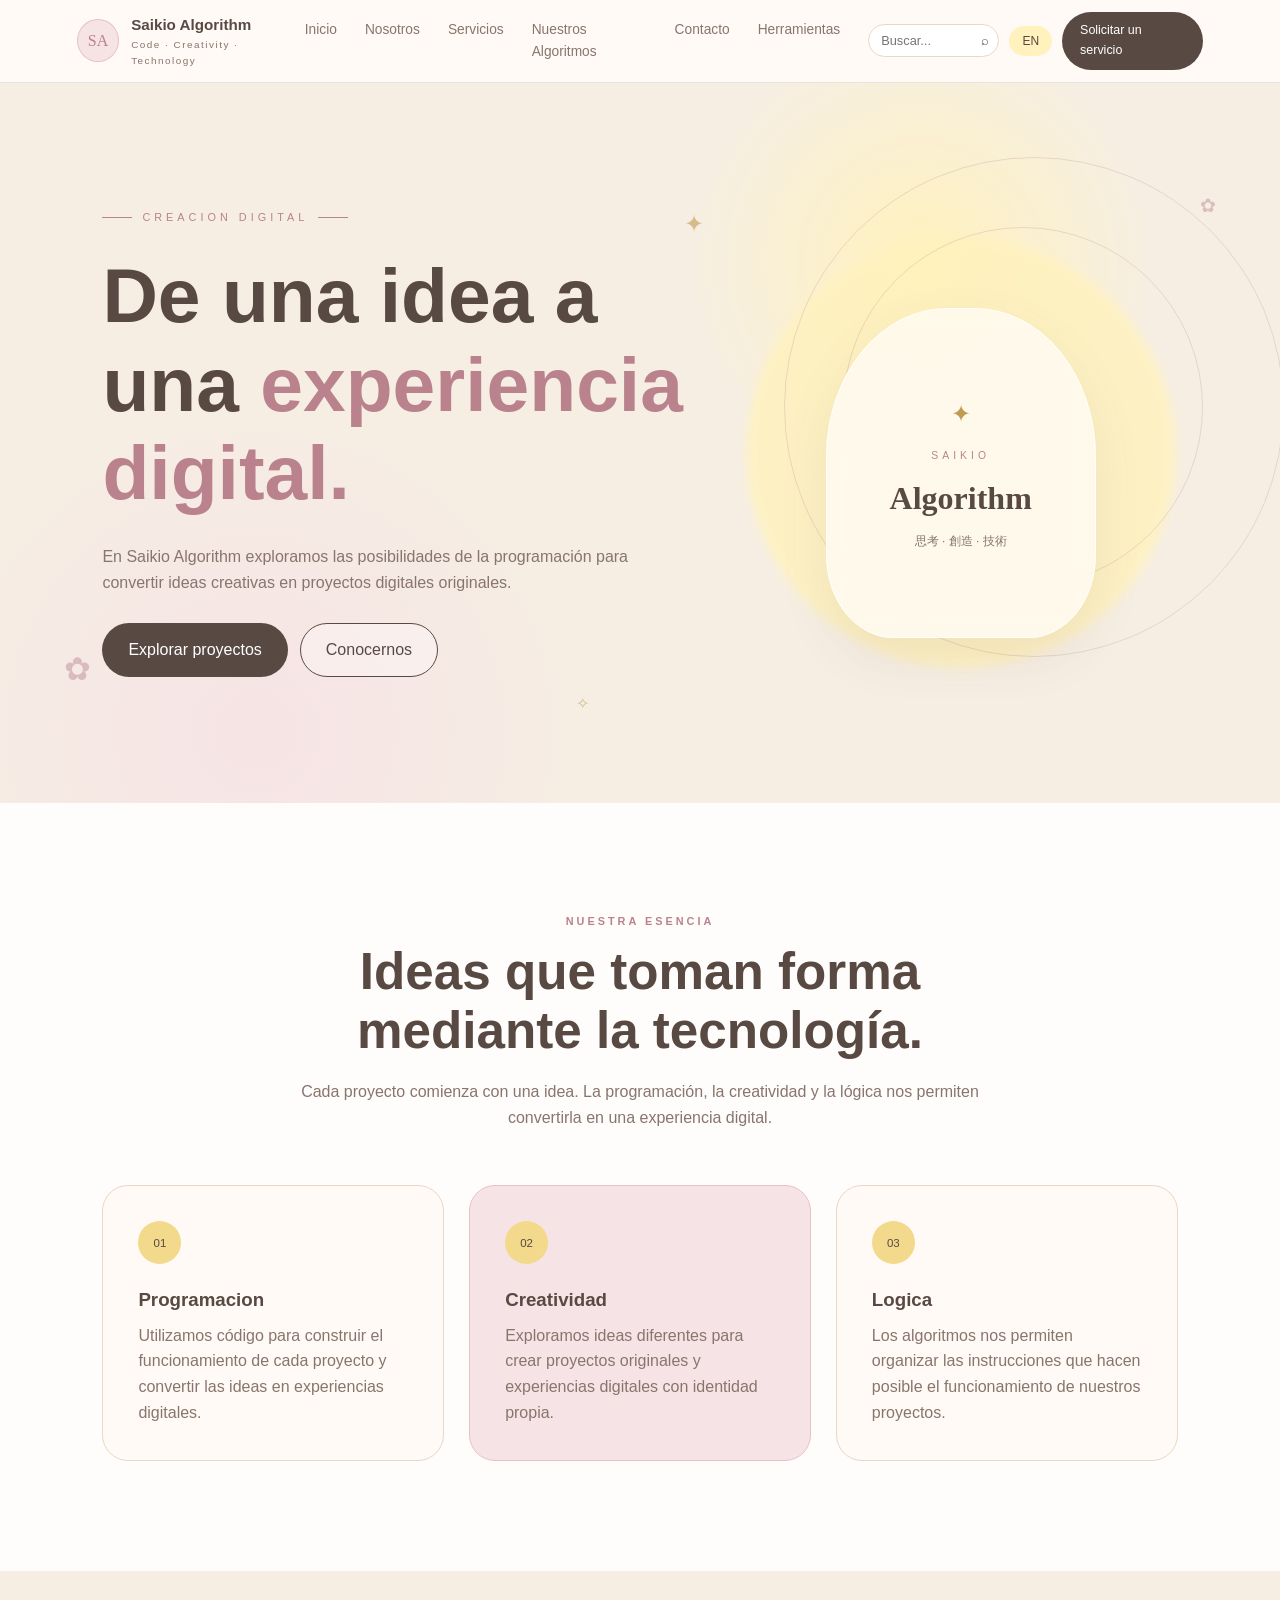
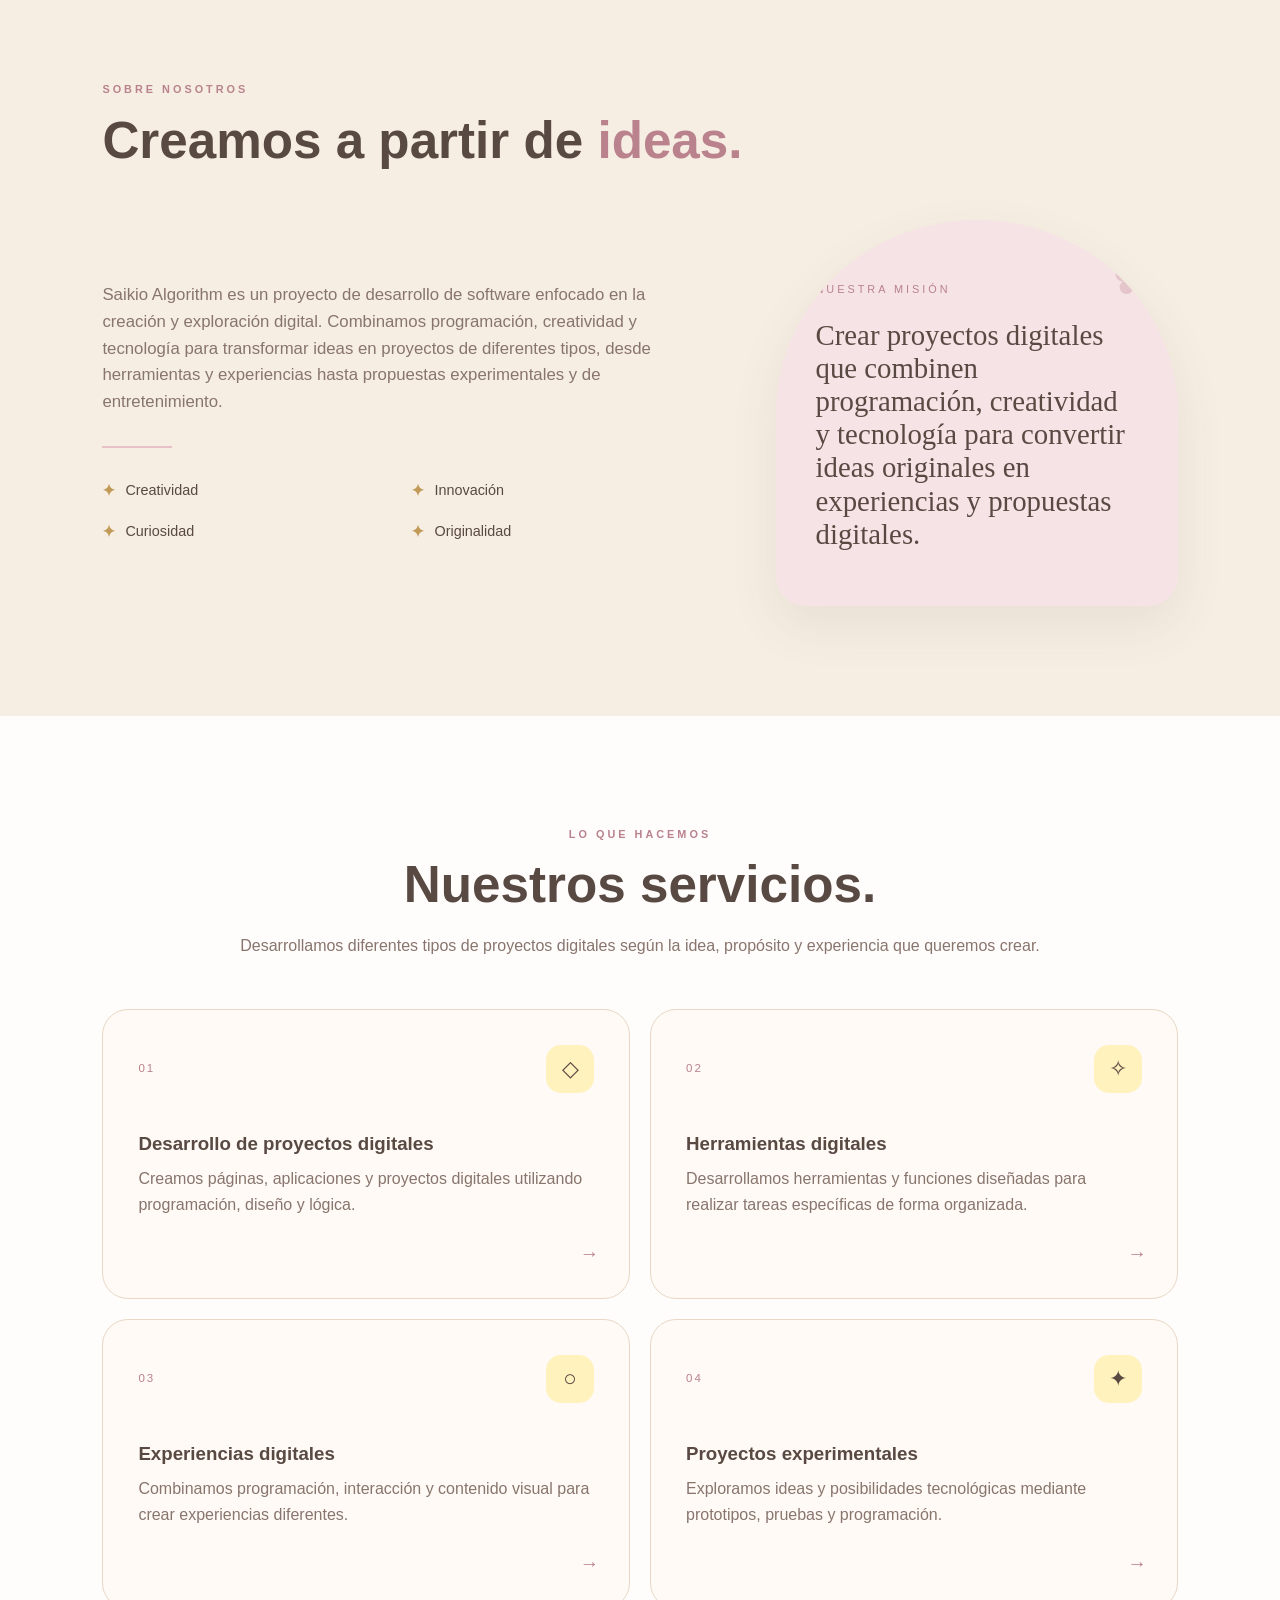
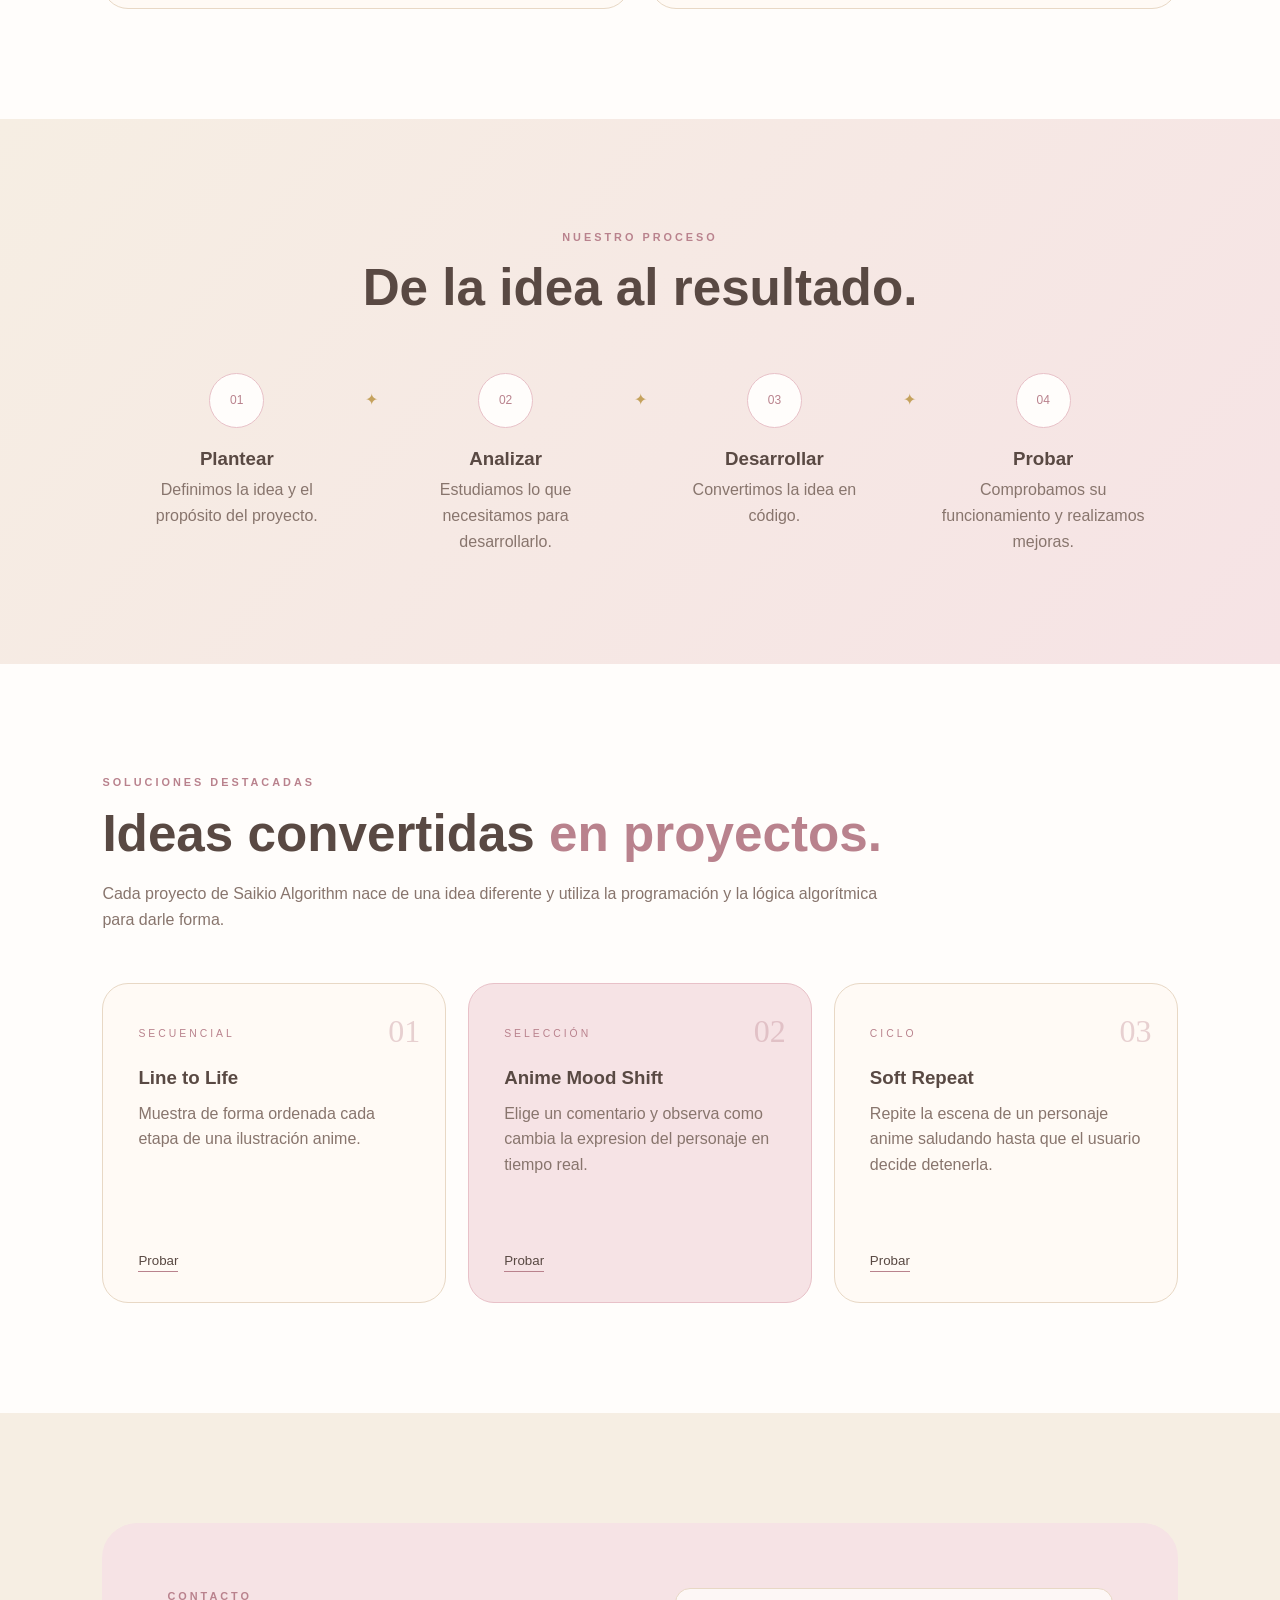
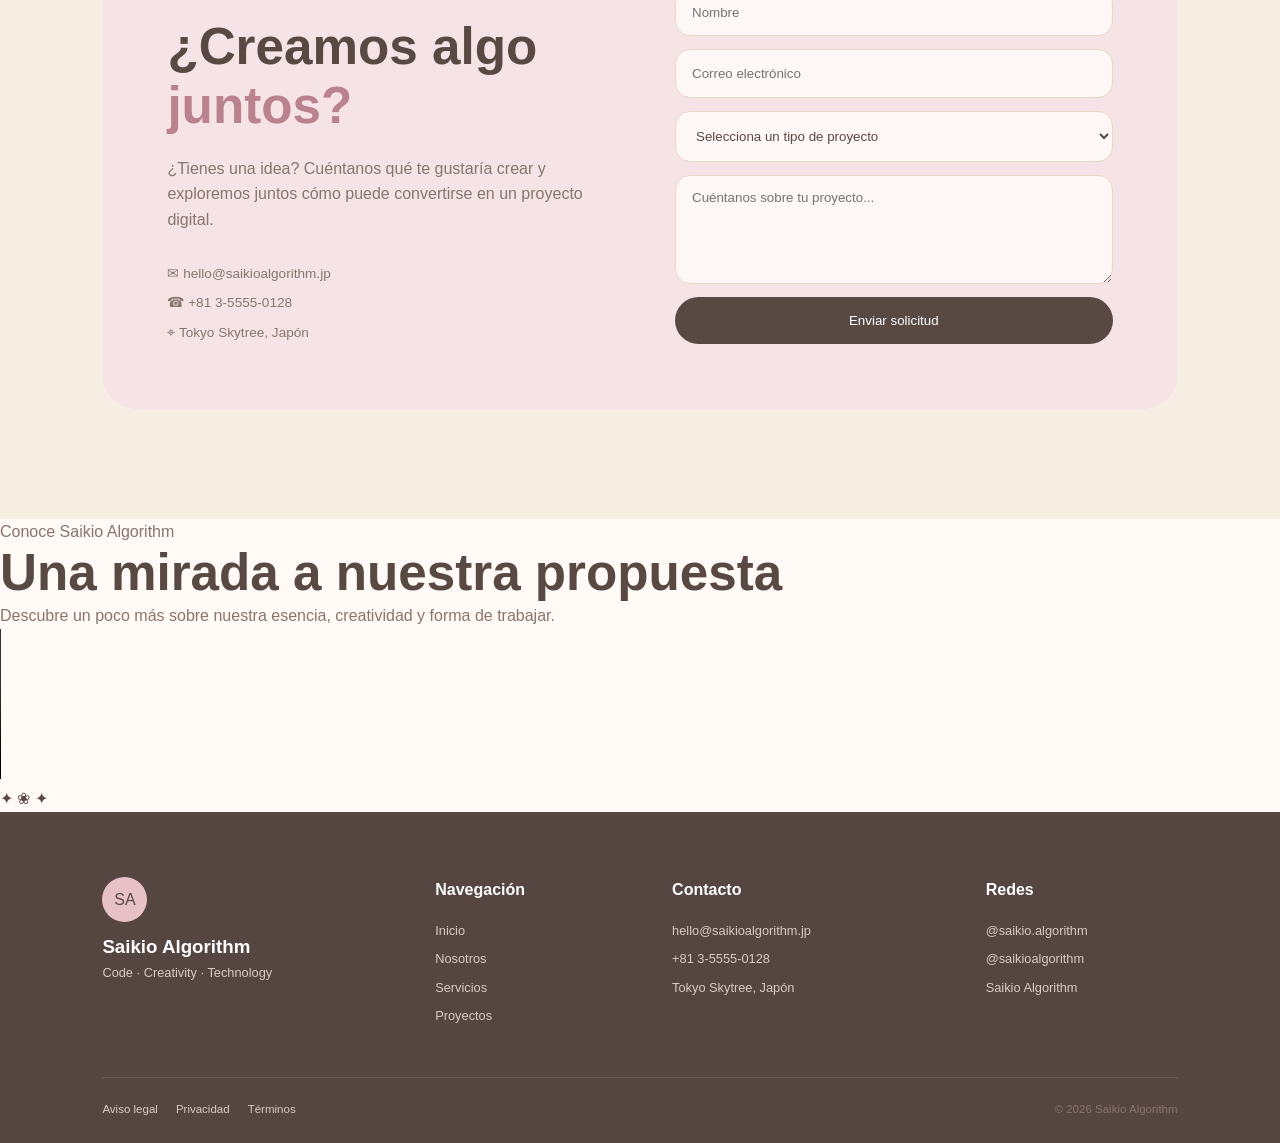
==== commit 0067eeac: "Update print statement from 'Hello' to 'Goodbye'" ====
--- a/index.html
+++ b/index.html
@@ -1185,6 +1185,31 @@
         </section>
 
 
+<section class="saikio-video-section">
+    <div class="saikio-video-heading">
+        <span class="video-line"></span>
+        <p class="video-subtitle">Conoce Saikio Algorithm</p>
+        <h2>Una mirada a nuestra propuesta</h2>
+        <p class="video-description">
+            Descubre un poco más sobre nuestra esencia, creatividad y forma de trabajar.
+        </p>
+    </div>
+
+    <div class="saikio-video-container">
+        <video controls>
+            <source src="video-promocional.mp4" type="video/mp4">
+            Tu navegador no puede reproducir este video.
+        </video>
+    </div>
+
+    <div class="video-decoration">
+        <span>✦</span>
+        <span>❀</span>
+        <span>✦</span>
+    </div>
+</section>        
+
+        
     </main>
 
 
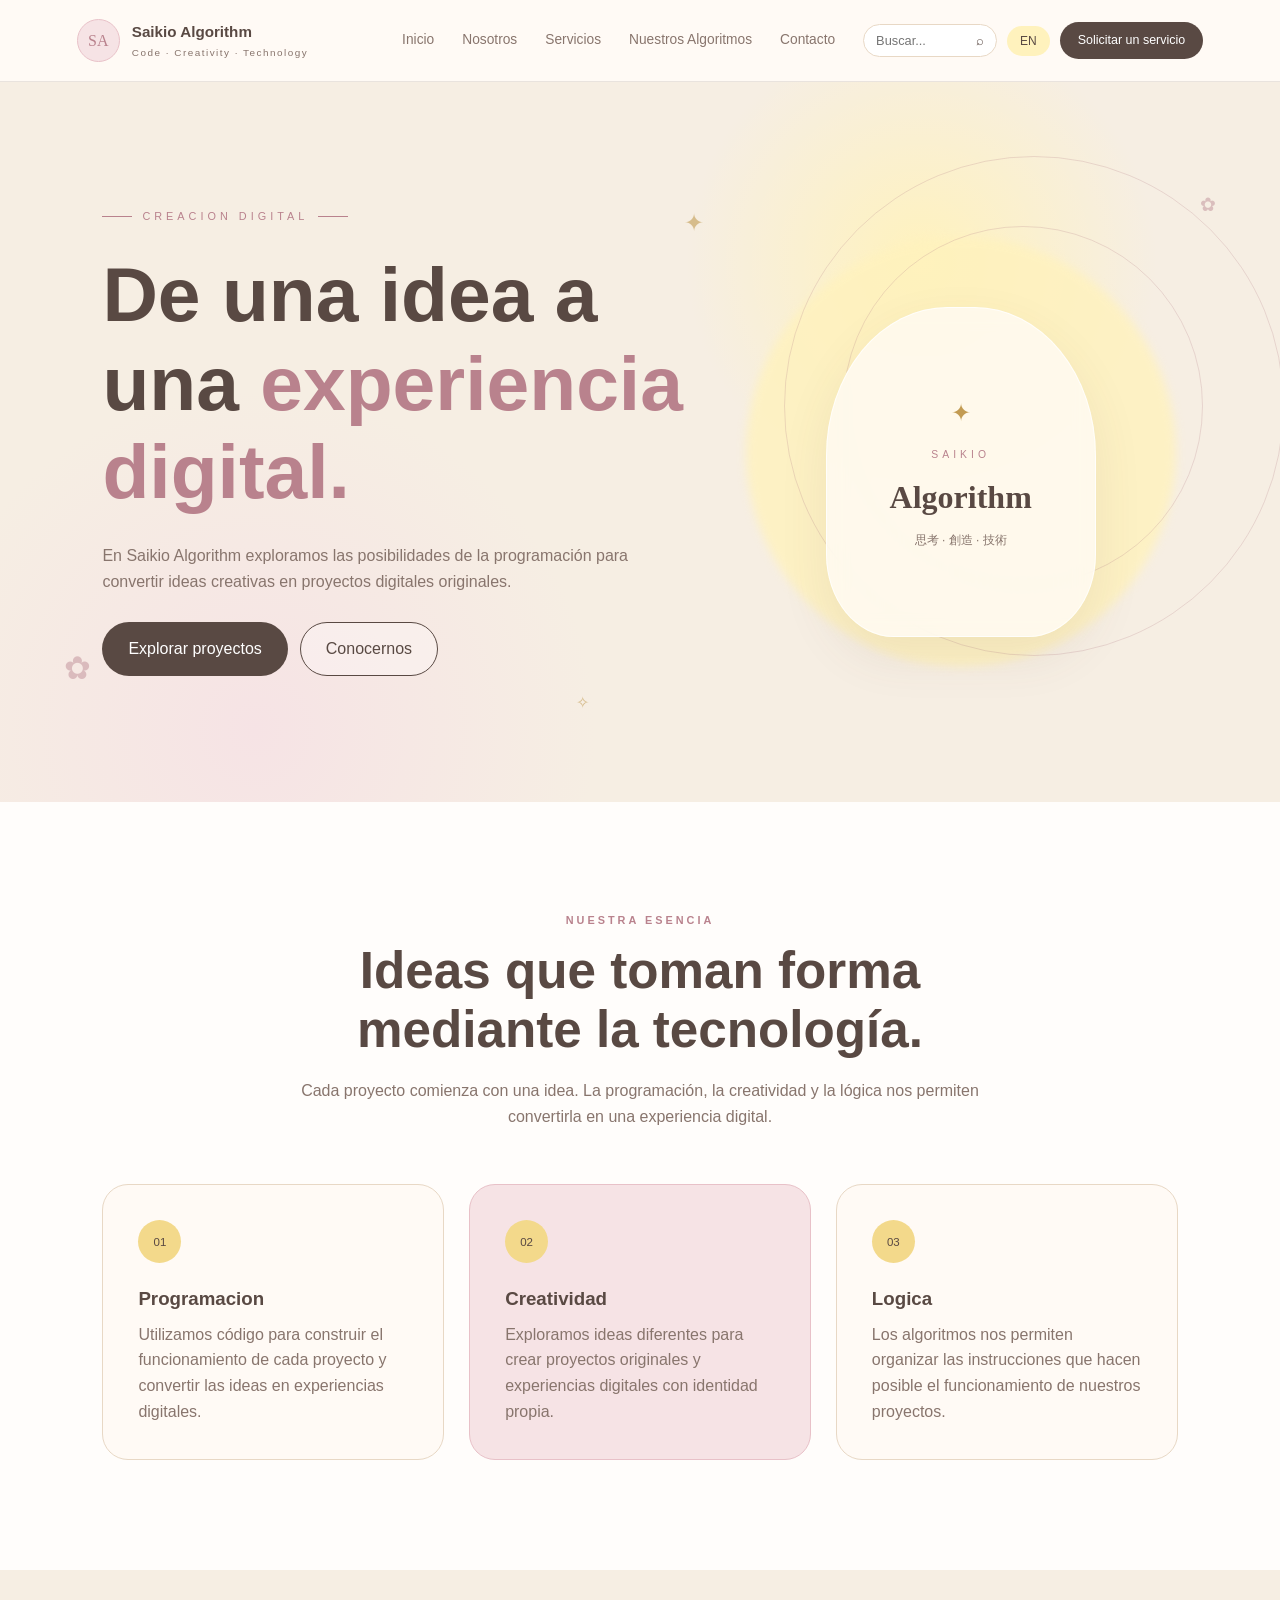
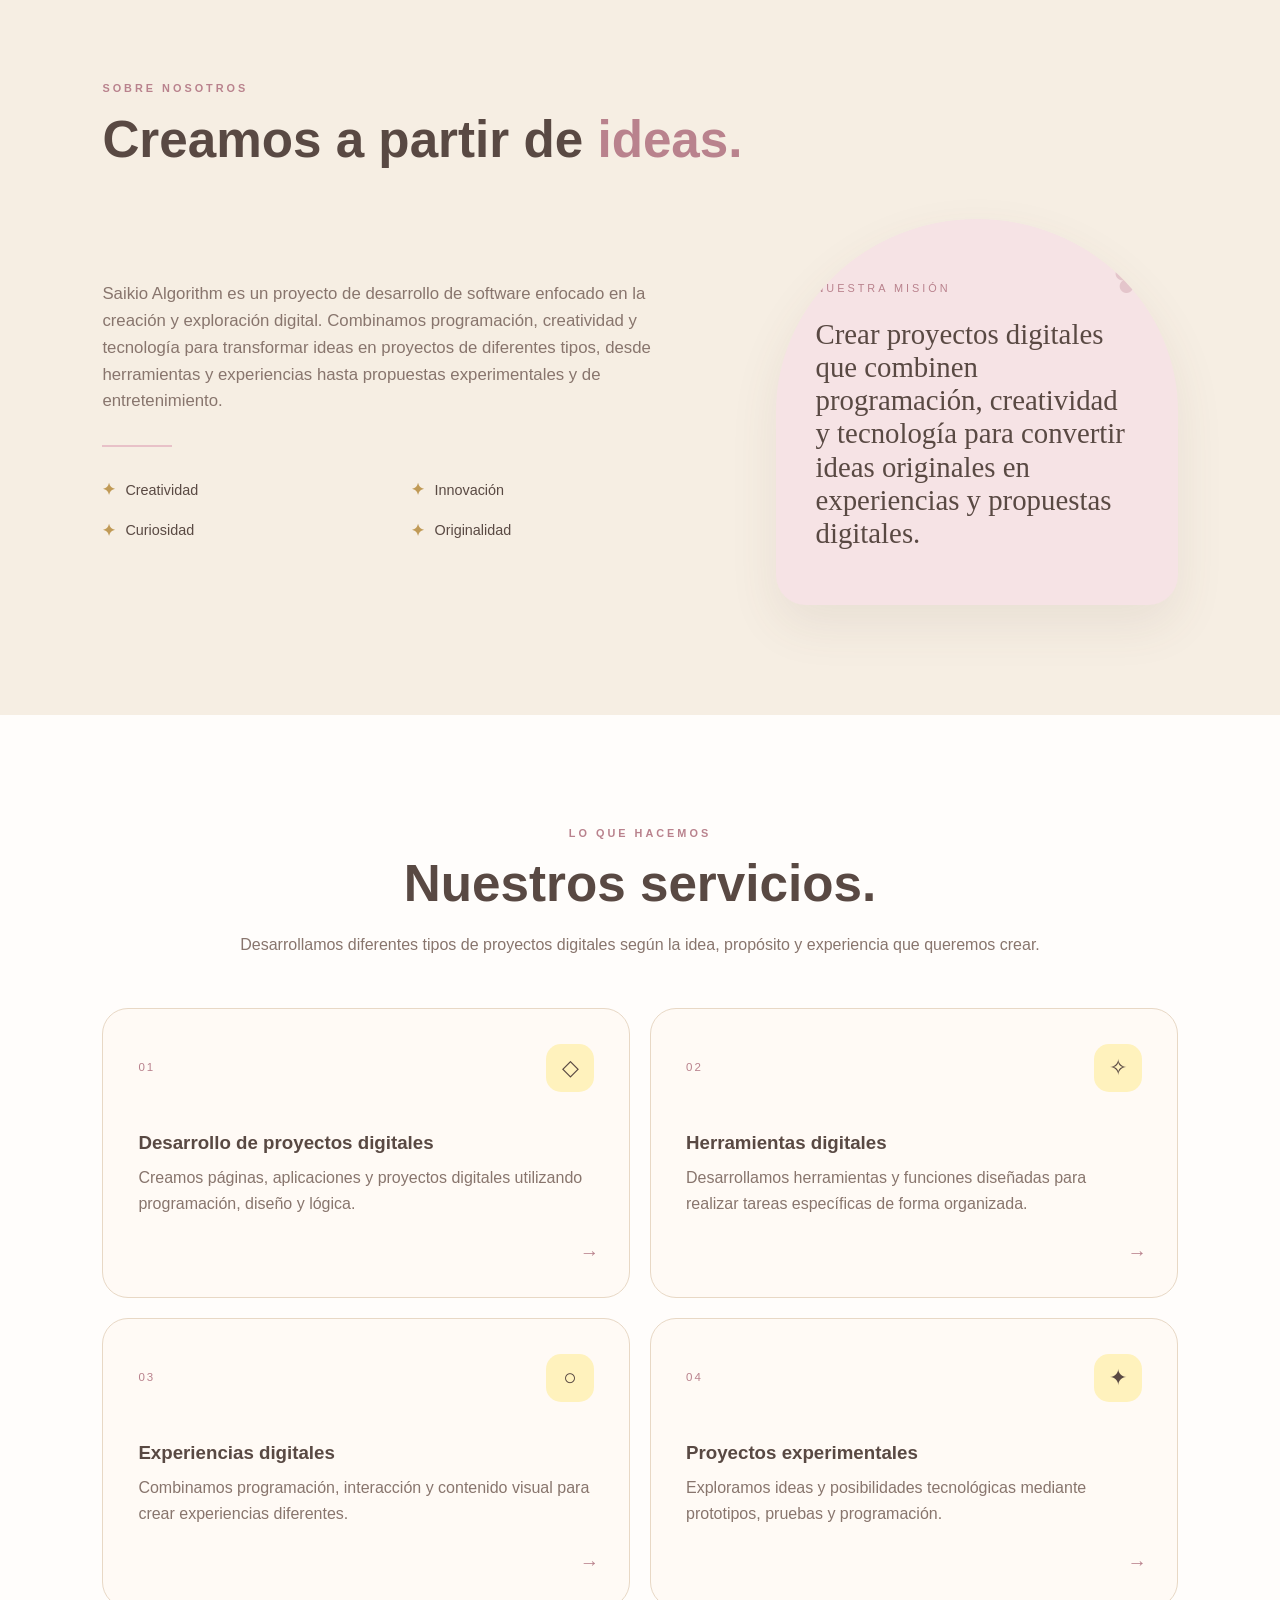
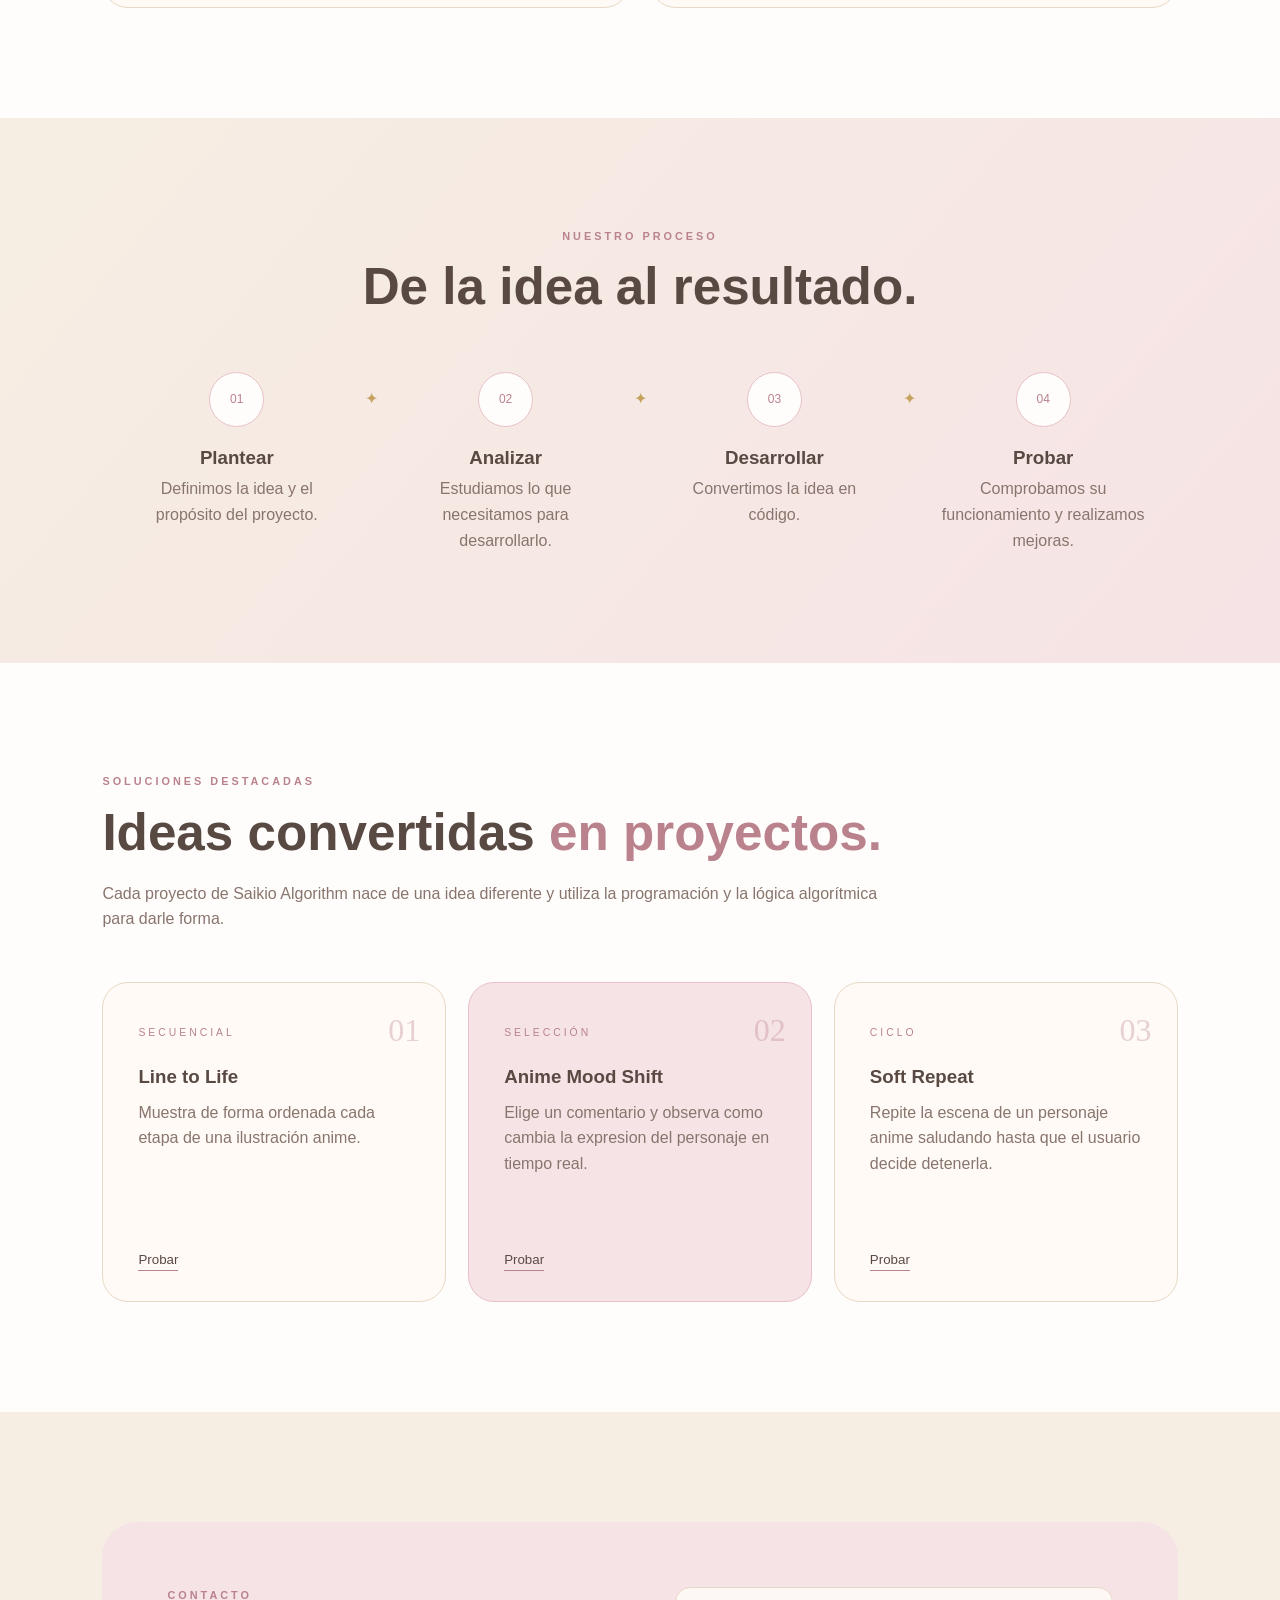
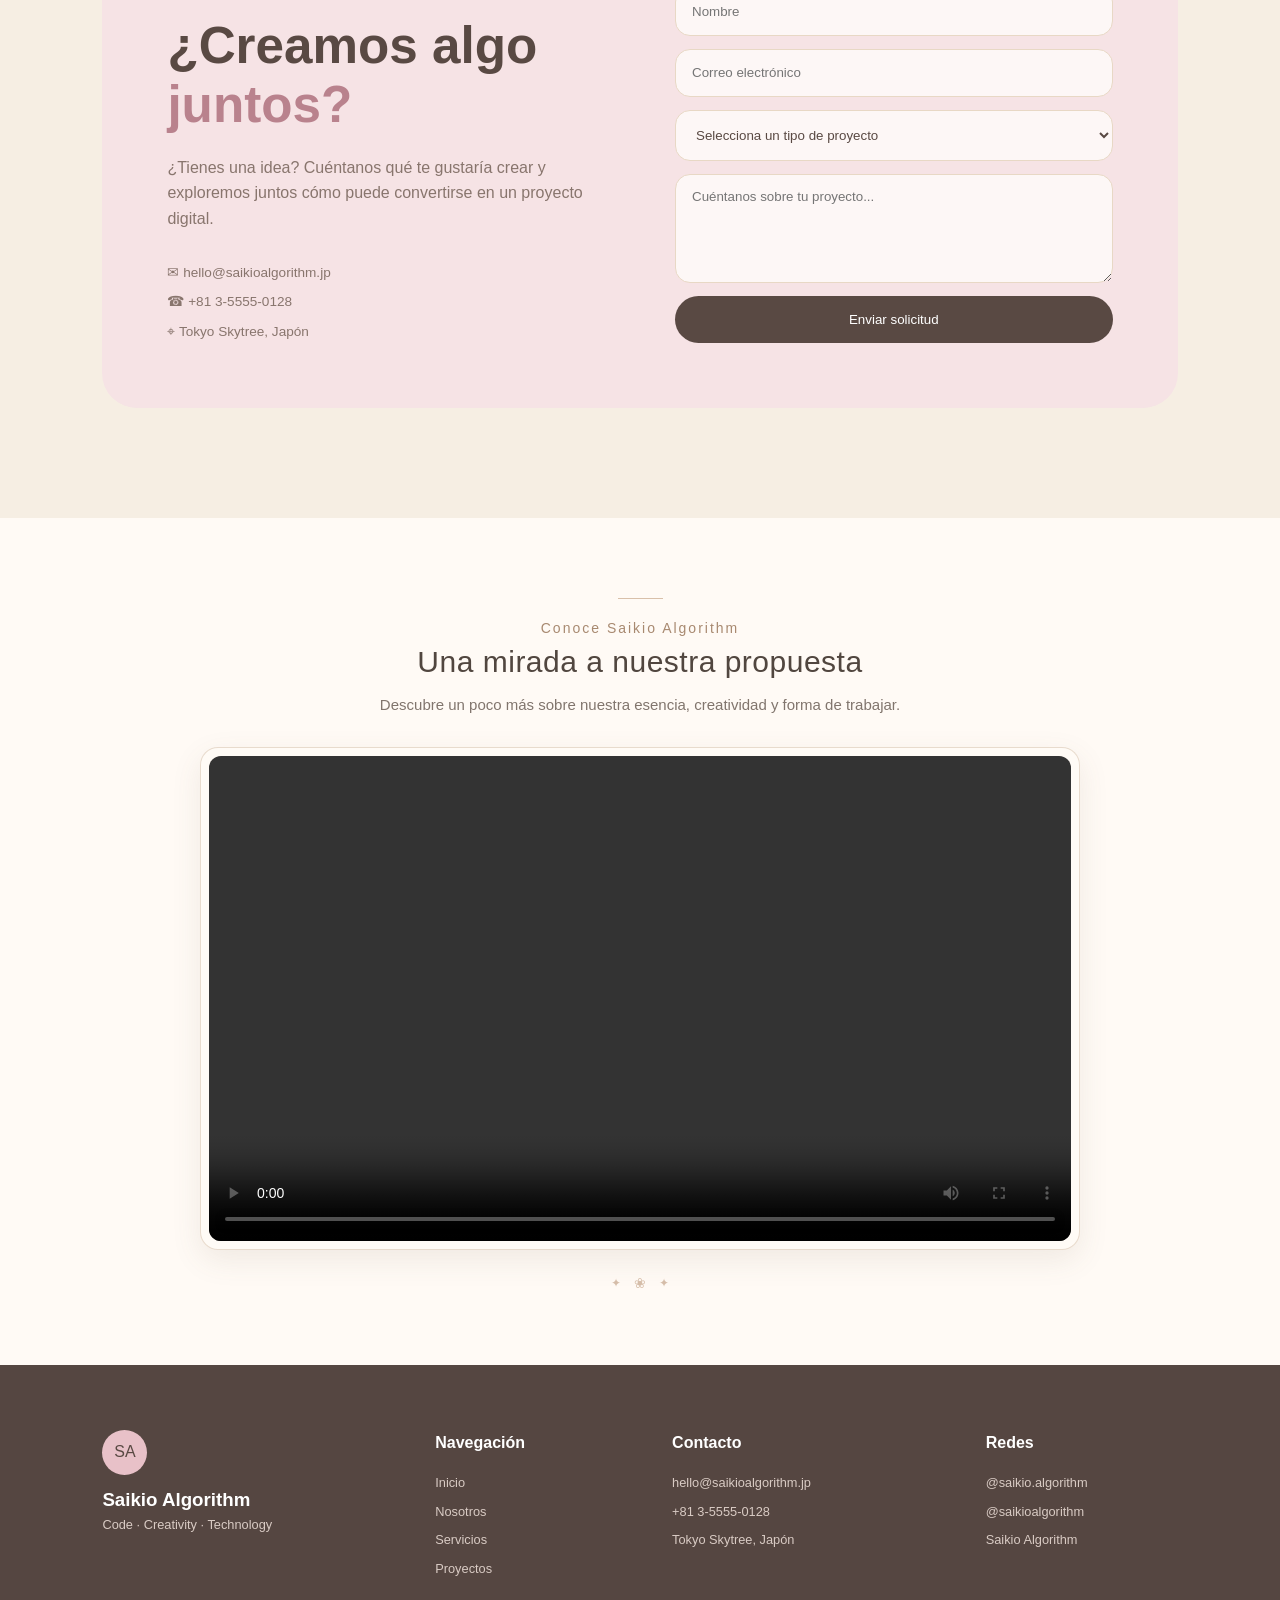
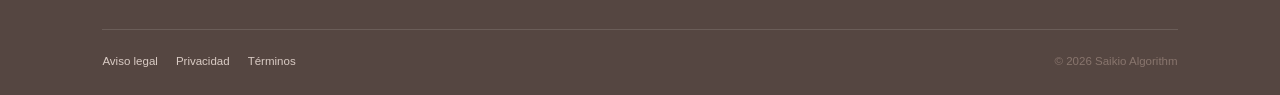
==== commit ef012723: "Change output message to 'Goodbye World'" ====
--- a/index.html
+++ b/index.html
@@ -61,10 +61,6 @@
 
             <a href="#contacto" data-es="Contacto" data-en="Contact">
                 Contacto
-            </a>
-
-            <a href="herramientas.html" data-es="Herramientas" data-en="Tools">
-                Herramientas
             </a>
 
         </nav>
@@ -1197,7 +1193,7 @@
 
     <div class="saikio-video-container">
         <video controls>
-            <source src="video-promocional.mp4" type="video/mp4">
+            <source src="Saikio Algorithm_video.mp4" type="video/mp4">
             Tu navegador no puede reproducir este video.
         </video>
     </div>
--- a/styleee.css
+++ b/styleee.css
@@ -2114,6 +2114,127 @@
 
 
 
+/* ================================
+   VIDEO PROMOCIONAL - SAIKIO
+   ================================ */
+
+.saikio-video-section {
+    width: 100%;
+    max-width: 1000px;
+    margin: 80px auto 70px;
+    padding: 0 25px;
+    text-align: center;
+    box-sizing: border-box;
+}
+
+/* Título */
+
+.saikio-video-heading {
+    margin-bottom: 30px;
+}
+
+.video-line {
+    display: block;
+    width: 45px;
+    height: 1px;
+    margin: 0 auto 18px;
+    background: #c9a88a;
+    opacity: 0.7;
+}
+
+.video-subtitle {
+    margin: 0 0 6px;
+    font-size: 14px;
+    letter-spacing: 2px;
+    color: #a88970;
+    font-weight: 500;
+}
+
+.saikio-video-heading h2 {
+    margin: 0;
+    font-size: 30px;
+    font-weight: 500;
+    letter-spacing: 0.5px;
+    color: #51463f;
+}
+
+.video-description {
+    max-width: 570px;
+    margin: 12px auto 0;
+    font-size: 15px;
+    line-height: 1.7;
+    color: #81756d;
+}
+
+/* Contenedor del video */
+
+.saikio-video-container {
+    width: 100%;
+    max-width: 880px;
+    margin: 0 auto;
+    padding: 8px;
+    background: rgba(255, 252, 247, 0.8);
+    border: 1px solid rgba(190, 157, 127, 0.35);
+    border-radius: 18px;
+    box-shadow: 0 10px 30px rgba(105, 84, 68, 0.10);
+    box-sizing: border-box;
+}
+
+.saikio-video-container video {
+    display: block;
+    width: 100%;
+    aspect-ratio: 16 / 9;
+    object-fit: cover;
+    border-radius: 12px;
+    background: #eee5dc;
+}
+
+/* Decoración inferior */
+
+.video-decoration {
+    display: flex;
+    justify-content: center;
+    align-items: center;
+    gap: 13px;
+    margin-top: 22px;
+    color: #c5a58a;
+    font-size: 12px;
+    opacity: 0.7;
+}
+
+.video-decoration span:nth-child(2) {
+    font-size: 14px;
+}
+
+/* Adaptación para celular */
+
+@media (max-width: 600px) {
+
+    .saikio-video-section {
+        margin: 55px auto 50px;
+        padding: 0 16px;
+    }
+
+    .saikio-video-heading h2 {
+        font-size: 24px;
+    }
+
+    .video-description {
+        font-size: 14px;
+    }
+
+    .saikio-video-container {
+        padding: 5px;
+        border-radius: 14px;
+    }
+
+    .saikio-video-container video {
+        border-radius: 10px;
+    }
+}
+
+
+
 /* ==========================================================
    MODAL
 ========================================================== */
@@ -2502,4 +2623,4 @@
 
     }
 
-}+}
